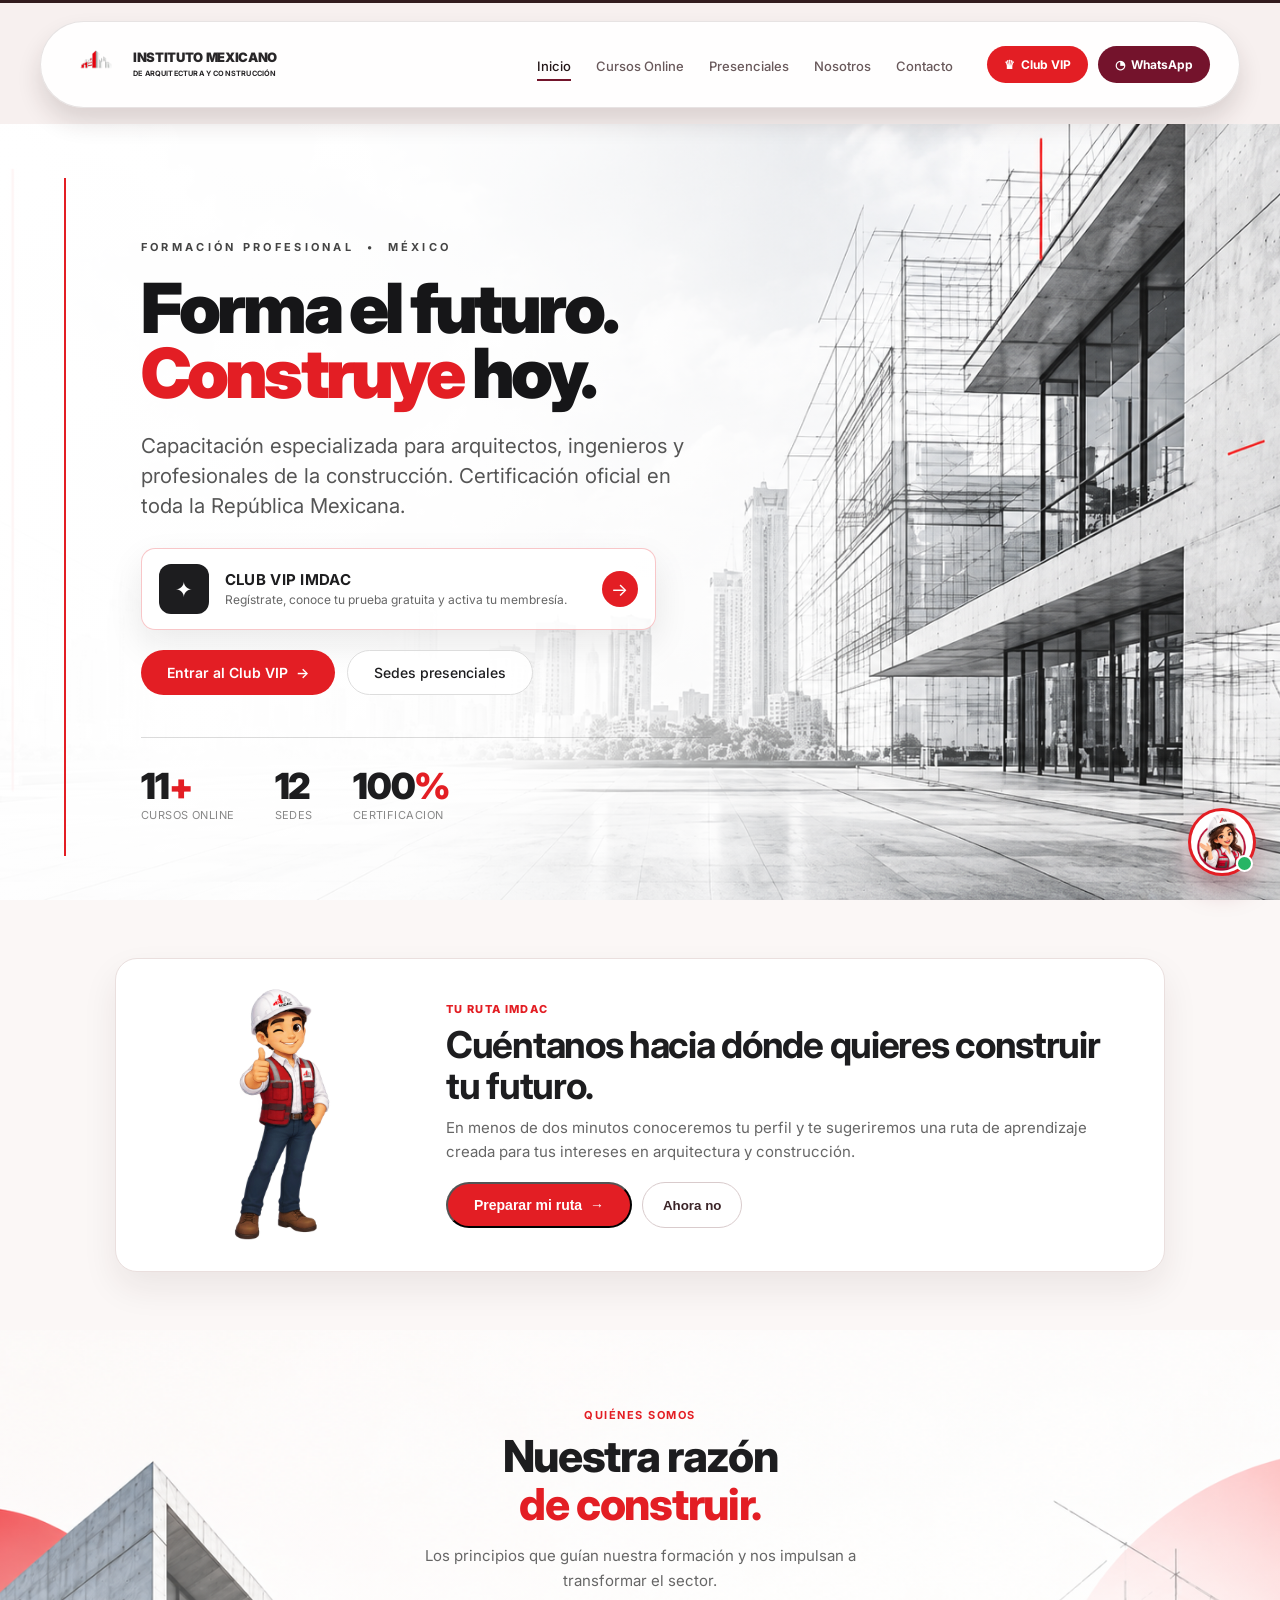
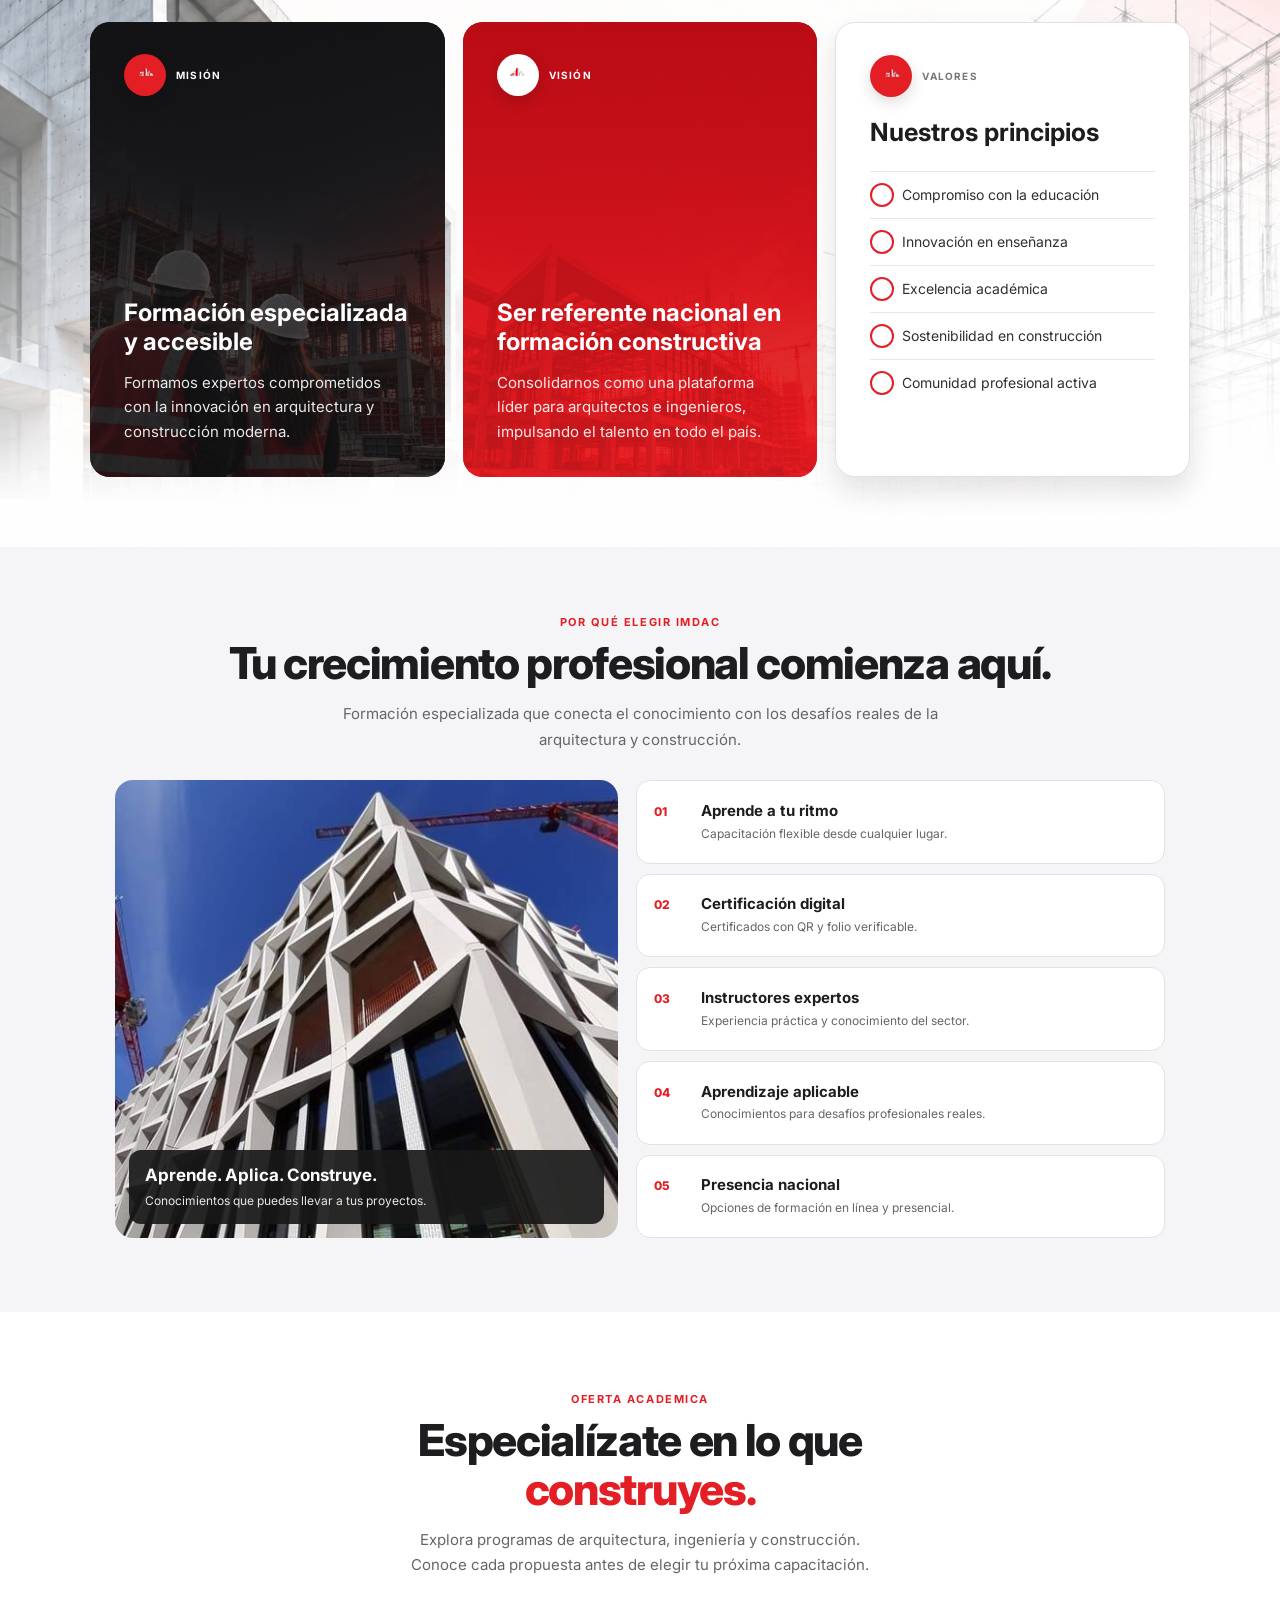
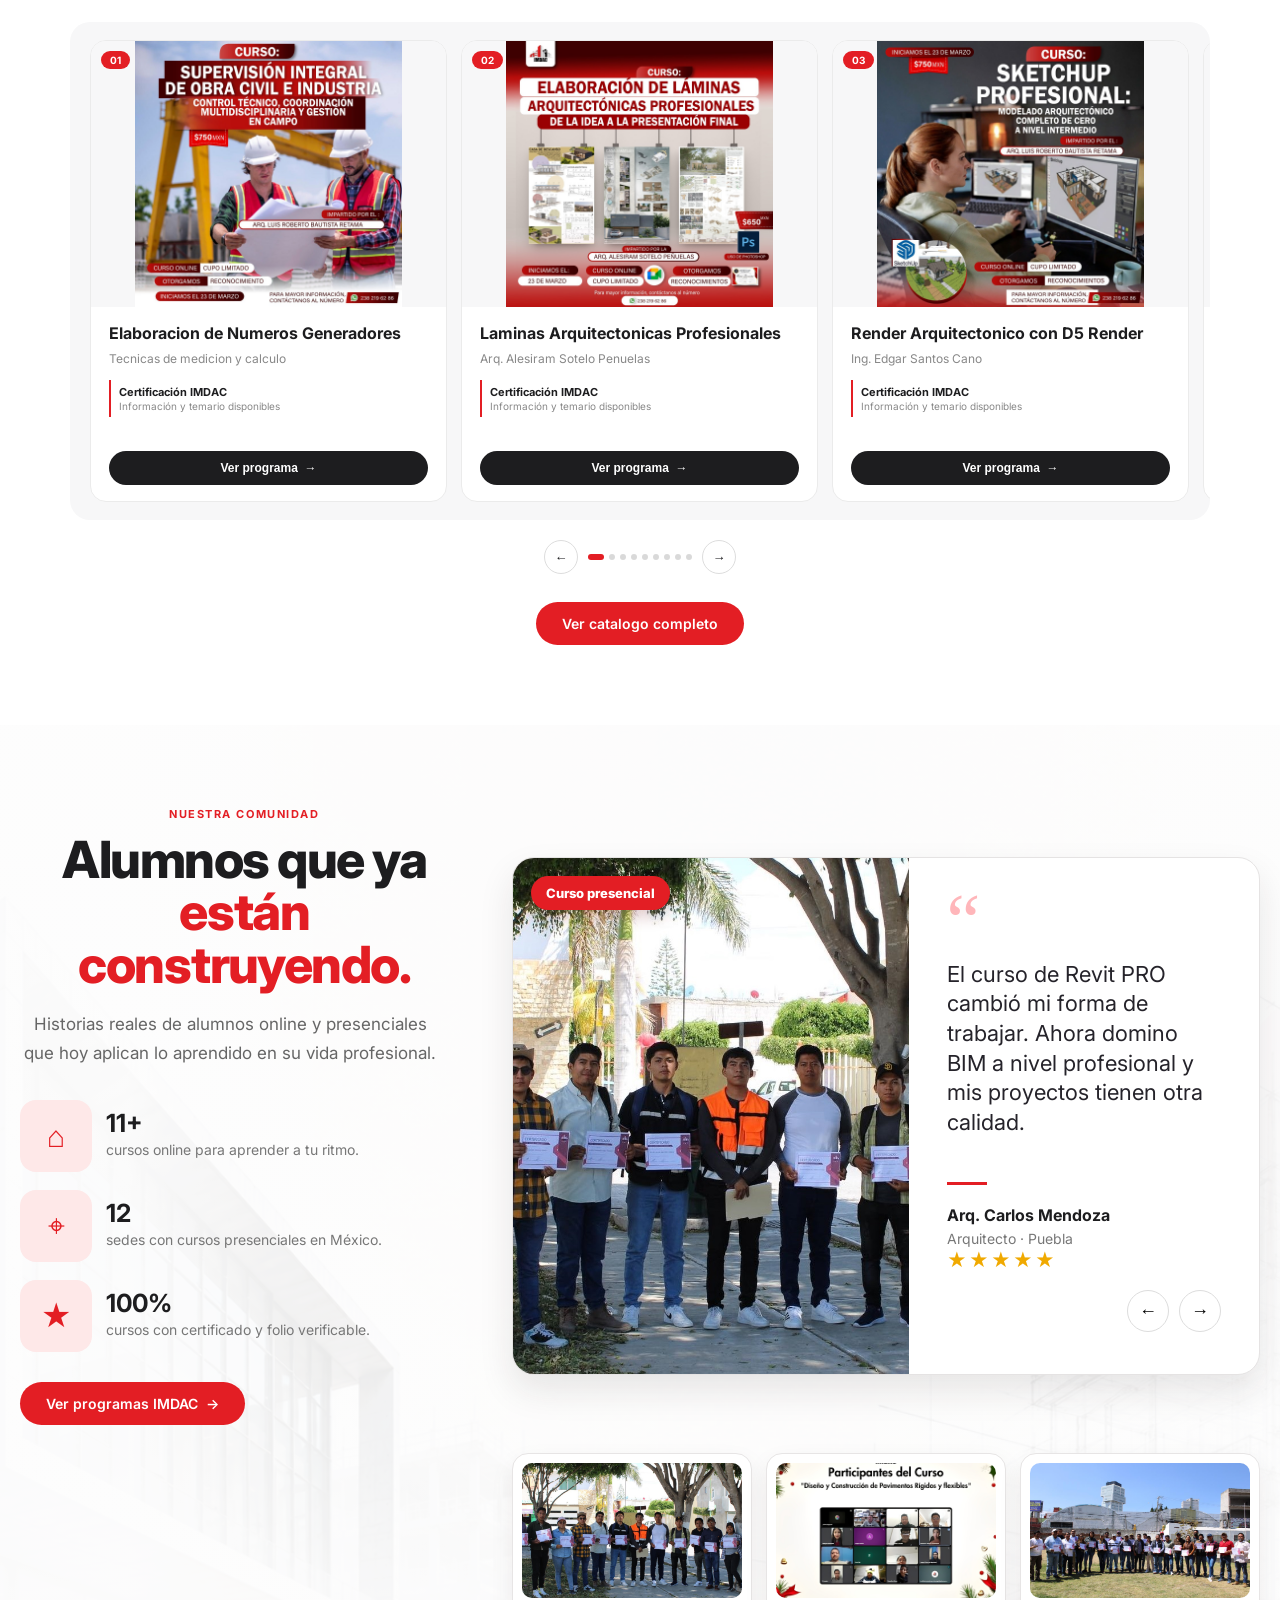
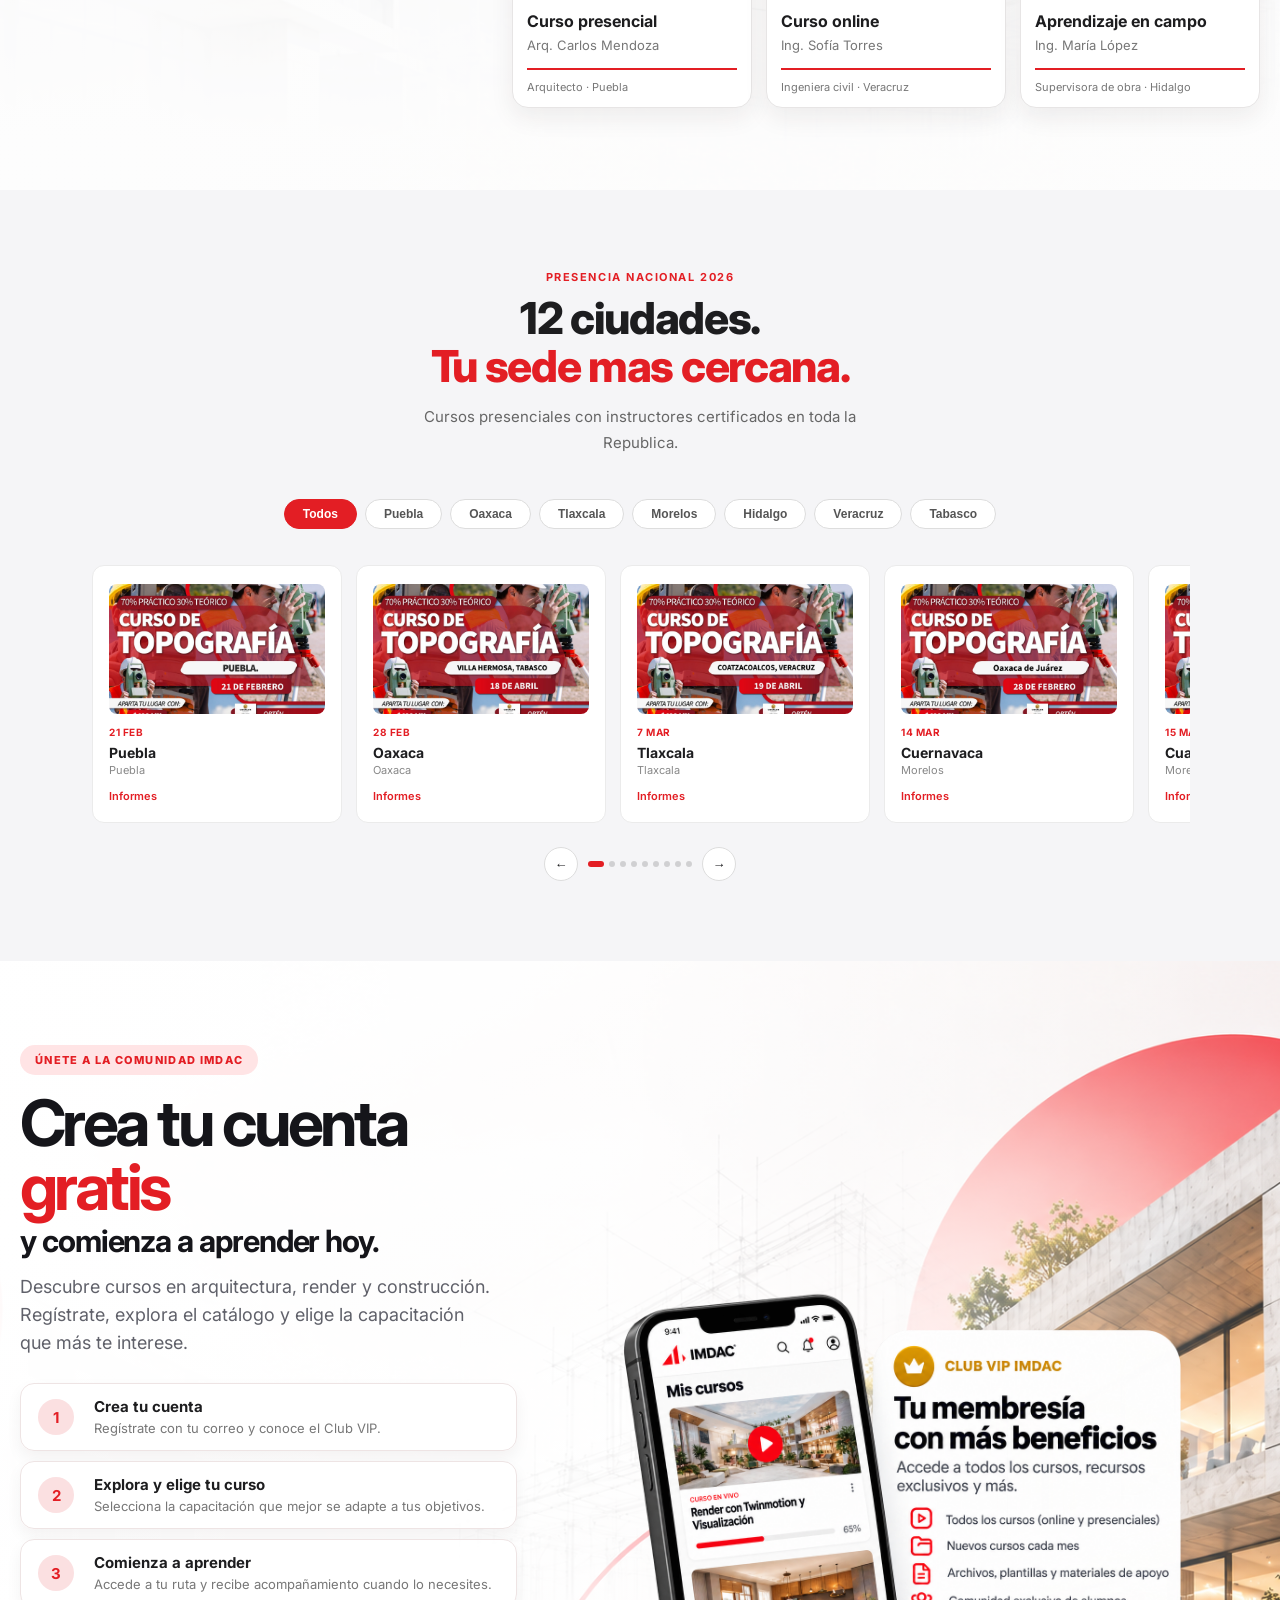
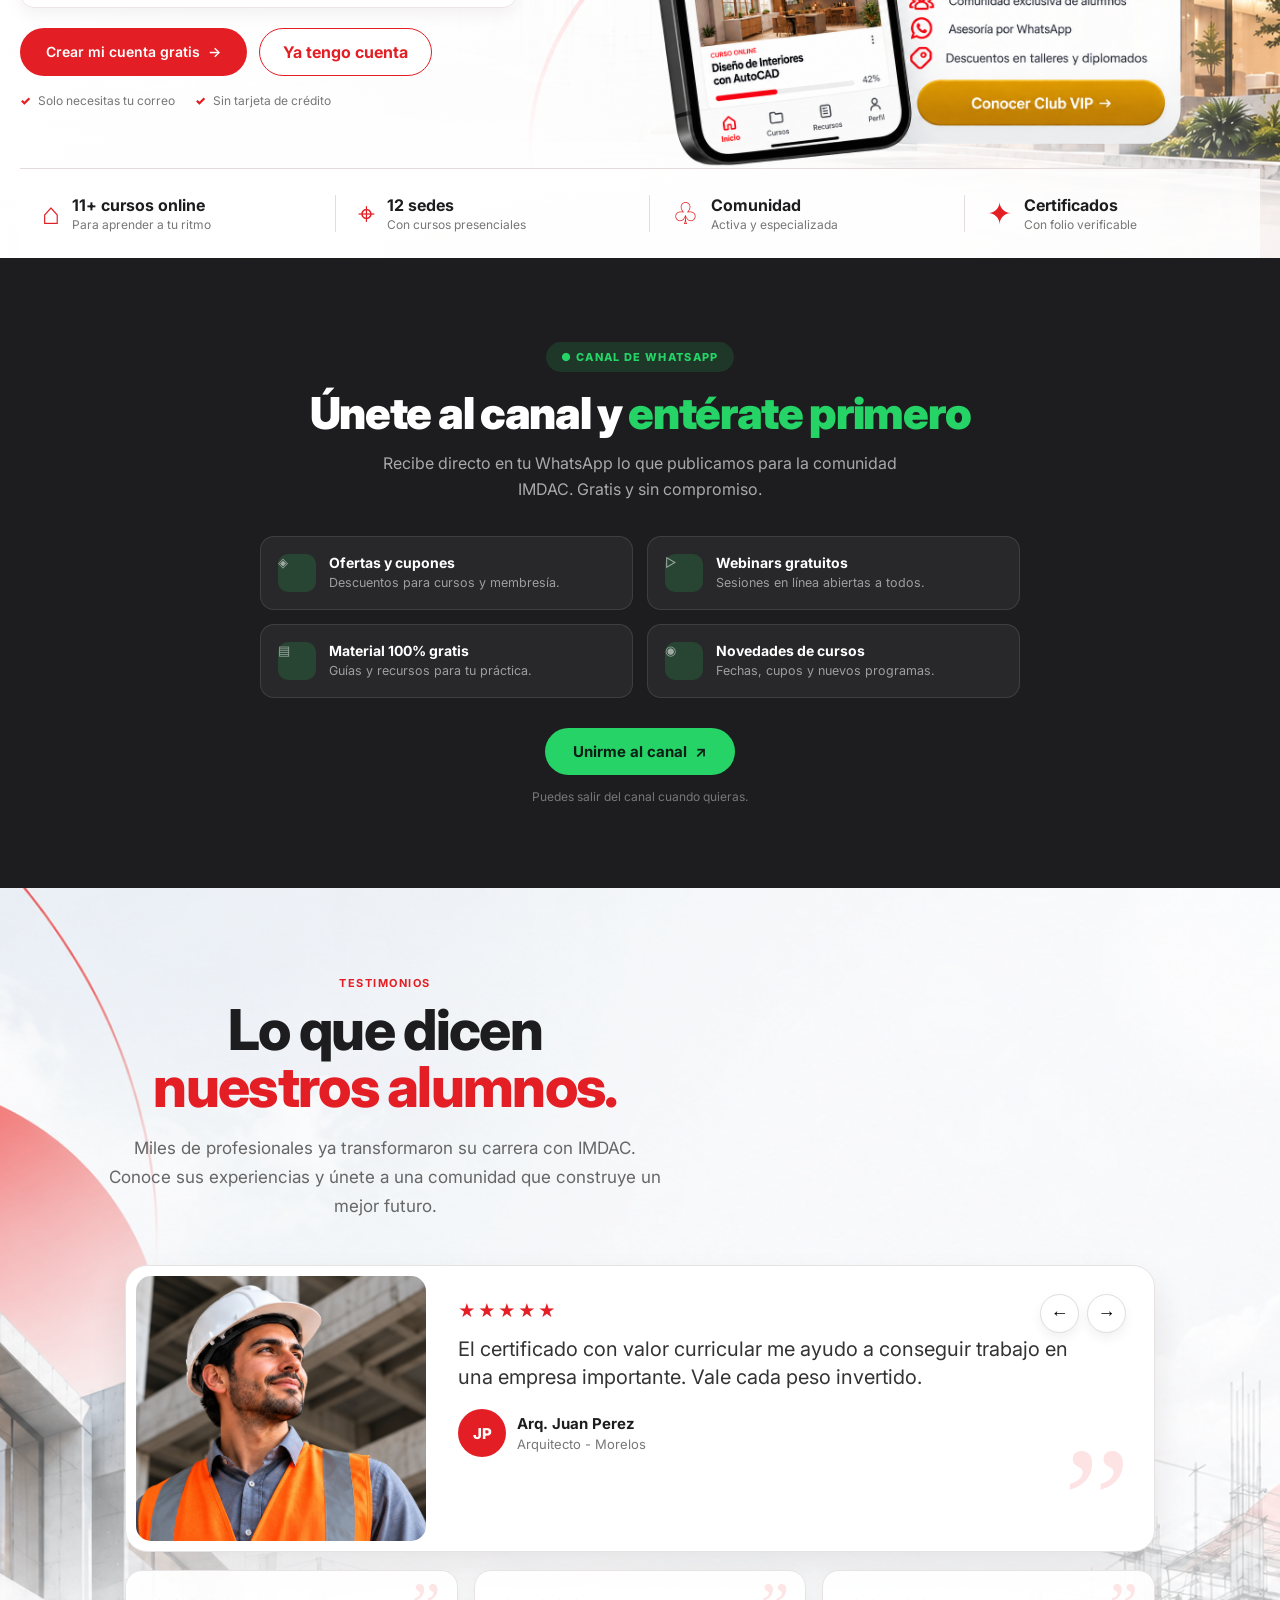
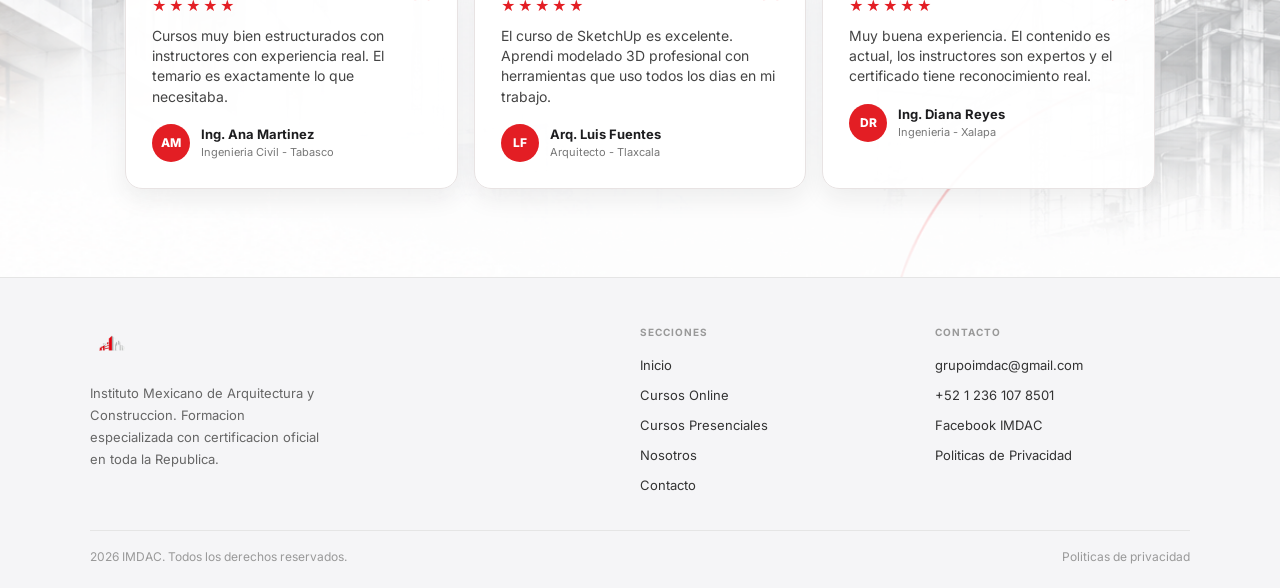
==== index.html @ 9e188142 "Agregar sección del Canal de WhatsApp en la página de inicio Pedido explícito, con el link del canal" ====
<!DOCTYPE html>
<html lang="es">
<head>
<meta charset="UTF-8">
<meta name="viewport" content="width=device-width, initial-scale=1.0">
<title>IMDAC - IMDAC</title>
<link rel="icon" type="image/png" href="assets/img/favicon-imdac.png?v=1">
<link rel="apple-touch-icon" href="assets/img/favicon-imdac.png?v=1">
<link rel="preconnect" href="https://fonts.googleapis.com">
<link href="https://fonts.googleapis.com/css2?family=Inter:wght@400;500;600;700;800;900&display=swap" rel="stylesheet">
<style>
*{box-sizing:border-box;margin:0;padding:0}
body{font-family:'Inter',sans-serif;background:#fff;color:#1d1d1f;overflow-x:hidden;-webkit-font-smoothing:antialiased}
img{max-width:100%;display:block}a{text-decoration:none;color:inherit}ul{list-style:none}
.nav{position:sticky;top:0;z-index:999;height:124px;padding:18px 22px 16px;background:#f7f0ef;border-top:3px solid #321b1d}
.nav-i{max-width:1200px;margin:0 auto;padding:0 29px;height:100%;display:flex;align-items:center;gap:24px;background:rgba(255,255,255,.92);border:1px solid rgba(60,36,38,.12);border-radius:999px;box-shadow:0 14px 25px rgba(47,29,31,.14)}
.brand{display:flex;align-items:center;gap:11px;min-width:255px}.brand img{height:52px;width:auto}.brand-name{font-size:13px;line-height:1.05;font-weight:900;letter-spacing:-.025em;color:#292729}.brand-name small{font-size:7.3px;letter-spacing:.025em;font-weight:700}
.navlinks{display:flex;gap:5px;margin-left:auto}.navlinks a{position:relative;font-size:13px;color:#69595b;padding:11px 10px;border-radius:0;font-weight:500;transition:all .2s;white-space:nowrap}.navlinks a:hover,.navlinks a.on{background:transparent;color:#241719}.navlinks a.on::after{content:'';position:absolute;left:10px;right:10px;bottom:4px;height:2px;background:#73142b}
.nav-actions{display:flex;align-items:center;gap:10px}.vip-nav,.nwa{font-size:12px;font-weight:700;padding:11px 17px;border-radius:50px;display:inline-flex;align-items:center;justify-content:center;gap:7px;white-space:nowrap;transition:transform .2s,filter .2s}.vip-nav{background:#E31E24;color:#fff}.nwa{background:#74132c;color:#fff}.vip-nav:hover,.nwa:hover{transform:translateY(-1px);filter:brightness(.95)}.mobile-quick{display:none;align-items:center;gap:8px;margin-left:auto}.mobile-quick .vip-nav{padding:9px 12px;font-size:11px}
.hbg{display:none;flex-direction:column;gap:5px;cursor:pointer;padding:5px}.hbg span{display:block;width:24px;height:2px;background:#1d1d1f;border-radius:2px}
.mobnav{display:none;background:#fff;border-bottom:1px solid #eee;padding:12px 20px}
.mobnav a{display:block;padding:11px 0;font-size:15px;font-weight:500;color:#1d1d1f;border-bottom:1px solid #f5f5f5}
.mobnav a:last-child{border:none;color:#E31E24;padding-top:14px}.mobnav.open{display:block}
.hero{position:relative;min-height:calc(100vh - 124px);display:flex;align-items:center;justify-content:flex-start;text-align:left;padding:100px max(7vw,34px) 62px;overflow:hidden}
.hero-bg::before{content:'';position:absolute;inset:0;background:linear-gradient(90deg,rgba(255,255,255,.96) 0%,rgba(255,255,255,.91) 34%,rgba(255,255,255,.58) 57%,rgba(255,255,255,.08) 78%)}
.hero-bg::after{content:'';position:absolute;z-index:1;left:max(5vw,24px);top:54px;bottom:44px;width:2px;background:#e31e24}
.hero-dark{background:#1d1d1f;min-height:260px;padding:80px 20px 60px}.hero-dark::after{content:'';position:absolute;bottom:0;left:0;right:0;height:4px;background:#E31E24}
.hero-c{position:relative;z-index:2;max-width:710px;margin:0 0 0 max(4vw,22px)}
.hero-label{font-size:11px;font-weight:700;letter-spacing:.3em;text-transform:uppercase;color:#444;display:block;margin-bottom:22px}
.hero-dark .hero-label{color:rgba(255,255,255,0.6)}
.hero h1{font-size:clamp(42px,5.4vw,84px);font-weight:900;letter-spacing:-.055em;line-height:.95;color:#161618;margin-bottom:24px}
.hero-dark h1{color:#fff}.hero h1 em{color:#E31E24;font-style:normal}
.hero-sub{font-size:clamp(15px,1.6vw,21px);color:#555;line-height:1.45;max-width:570px;margin:0 0 28px}
.hero-dark .hero-sub{color:rgba(255,255,255,0.6)}
.hero-btns{display:flex;gap:12px;justify-content:flex-start;flex-wrap:wrap;margin-bottom:42px}
.stats{display:flex;gap:40px;justify-content:flex-start;border-top:1px solid rgba(0,0,0,0.14);padding-top:30px}
.vip-card{display:flex;align-items:center;gap:16px;max-width:515px;padding:15px 17px;margin:0 0 20px;border:1px solid rgba(227,30,36,.25);background:rgba(255,255,255,.8);box-shadow:0 14px 35px rgba(20,20,20,.09);border-radius:14px;transition:transform .2s,box-shadow .2s}
.vip-card:hover{transform:translateY(-2px);box-shadow:0 18px 42px rgba(20,20,20,.14)}
.vip-badge{width:50px;height:50px;flex:0 0 50px;border-radius:12px;display:grid;place-items:center;background:#1d1d1f;color:#fff;font-size:21px}.vip-copy{flex:1}.vip-copy b{display:block;font-size:15px;letter-spacing:.02em}.vip-copy span{display:block;font-size:12px;line-height:1.35;color:#666;margin-top:3px}.vip-arrow{width:36px;height:36px;border-radius:50%;display:grid;place-items:center;background:#e31e24;color:#fff;font-size:18px}
.stat-n{font-size:36px;font-weight:900;letter-spacing:-.03em;color:#1d1d1f;line-height:1}.stat-n em{color:#E31E24;font-style:normal}
.stat-l{font-size:11px;color:#888;letter-spacing:.04em;text-transform:uppercase;margin-top:4px}
.btn-r{background:#E31E24;color:#fff;padding:13px 26px;border-radius:50px;font-size:14px;font-weight:600;display:inline-flex;align-items:center;gap:7px;transition:all .2s}.btn-r:hover{background:#c41a1f;transform:translateY(-1px)}
.btn-g{background:rgba(255,255,255,0.9);color:#1d1d1f;padding:13px 26px;border-radius:50px;font-size:14px;font-weight:500;border:1px solid #ddd}
.btn-w{background:#fff;color:#1d1d1f;padding:13px 26px;border-radius:50px;font-size:14px;font-weight:600}.btn-w:hover{background:#f0f0f0}
.btn-o{background:rgba(255,255,255,0.12);color:#fff;padding:13px 26px;border-radius:50px;font-size:14px;font-weight:500;border:1px solid rgba(255,255,255,0.3)}
.btn-dark{background:#1d1d1f;color:#fff;padding:13px 26px;border-radius:50px;font-size:14px;font-weight:600;display:inline-flex;align-items:center;gap:7px}
.sec{padding:80px 20px}.sec-c{max-width:1100px;margin:0 auto}.gray{background:#f5f5f7}
.sec-tag{font-size:11px;font-weight:700;letter-spacing:.14em;text-transform:uppercase;color:#E31E24;display:block;margin-bottom:10px;text-align:center}
.sec-tit{font-size:clamp(24px,4vw,44px);font-weight:800;letter-spacing:-.03em;line-height:1.1;color:#1d1d1f;text-align:center;margin-bottom:14px}
.sec-tit em{color:#E31E24;font-style:normal}
.sec-desc{font-size:15px;color:#666;line-height:1.7;max-width:460px;margin:0 auto 44px;text-align:center}
.bento{display:grid;grid-template-columns:repeat(3,1fr);gap:10px}
.bc{background:#fff;border-radius:16px;padding:28px 24px;border:1px solid #ebebeb}.bc.wide{grid-column:span 2}
.bc.dk{background:#1d1d1f;border-color:transparent}.bc.rd{background:#E31E24;border-color:transparent}
.bc-icon{font-size:22px;margin-bottom:14px;display:block}
.bc h3{font-size:16px;font-weight:700;margin-bottom:7px;color:#1d1d1f}.bc.dk h3,.bc.rd h3{color:#fff}
.bc p{font-size:13px;line-height:1.65;color:#666}.bc.dk p{color:rgba(255,255,255,0.5)}.bc.rd p{color:rgba(255,255,255,0.8)}
.route-intro{padding:58px 20px;background:#fbf7f6}.route-intro-box{max-width:1050px;margin:0 auto;display:grid;grid-template-columns:270px 1fr;gap:28px;align-items:center;padding:26px 32px;background:#fff;border:1px solid #eadfde;border-radius:22px;box-shadow:0 16px 35px rgba(47,29,31,.08)}.route-intro-art,.route-guide{background-repeat:no-repeat;background-size:contain;background-position:center}.route-intro-art{width:240px;height:260px;margin:auto}.route-eyebrow{font-size:11px;color:#e31e24;font-weight:800;text-transform:uppercase;letter-spacing:.12em;margin-bottom:9px}.route-intro h2{font-size:clamp(24px,3vw,37px);letter-spacing:-.035em;line-height:1.1;margin-bottom:10px}.route-intro p{font-size:15px;line-height:1.6;color:#666;max-width:650px;margin-bottom:18px}.route-actions{display:flex;gap:10px;flex-wrap:wrap}.route-skip{border:1px solid #d9cbcc;background:#fff;padding:12px 20px;border-radius:30px;cursor:pointer;font-weight:600;color:#3b2428}.route-modal{position:fixed;inset:0;z-index:2000;background:rgba(21,18,19,.62);padding:24px;display:none;align-items:center;justify-content:center}.route-modal.open{display:flex}.route-dialog{width:min(1020px,100%);min-height:530px;max-height:92vh;overflow:auto;position:relative;padding:30px;background:#fffdfc;border-radius:26px;box-shadow:0 28px 70px rgba(0,0,0,.3)}.route-close{position:absolute;right:20px;top:18px;border:1px solid #e5dddd;background:#fff;border-radius:50%;width:36px;height:36px;font-size:21px;cursor:pointer;color:#573c42}.route-progress{font-size:12px;font-weight:700;color:#a46a1f;margin-bottom:20px}.route-body{display:grid;grid-template-columns:290px 1fr;gap:28px;align-items:center;min-height:410px}.route-guide{width:290px;height:390px;max-width:100%;margin:auto}.pose-1{background-image:url('assets/img/guia-imdac-pose-01.png')}.pose-2{background-image:url('assets/img/guia-imdac-pose-02.png')}.pose-3{background-image:url('assets/img/guia-imdac-pose-03.png')}.pose-4{background-image:url('assets/img/guia-imdac-pose-04.png')}.pose-5{background-image:url('assets/img/guia-imdac-pose-05.png')}.pose-6{background-image:url('assets/img/guia-imdac-pose-06.png')}.route-step{font-size:11px;letter-spacing:.14em;font-weight:800;color:#8a6a70;text-transform:uppercase;margin-bottom:10px}.route-question h2{font-size:clamp(25px,3vw,38px);line-height:1.08;letter-spacing:-.04em;margin-bottom:22px}.route-options{display:grid;grid-template-columns:repeat(2,1fr);gap:11px}.route-option{padding:17px 18px;border:1px solid #e6dbdc;border-radius:14px;background:#fff;text-align:left;cursor:pointer;font:inherit;font-weight:700;font-size:15px;color:#281c1e;transition:.2s}.route-option:hover{border-color:#e31e24;transform:translateY(-1px);background:#fff8f8}.route-option small{display:block;font-weight:400;color:#777;margin-top:5px;line-height:1.35}.route-back{border:0;background:#f7eeee;color:#70152b;padding:7px 13px;border-radius:20px;cursor:pointer;font-weight:700;margin-bottom:16px}.route-result{max-width:640px}.route-result .route-step{color:#a46a1f}.route-result h2{font-size:clamp(28px,4vw,44px);line-height:1.04;letter-spacing:-.045em;margin-bottom:13px}.route-result p{color:#666;line-height:1.6;margin-bottom:18px}.route-recommend{background:linear-gradient(120deg,#73142b,#e31e24);border-radius:17px;padding:22px;color:#fff;margin:18px 0}.route-recommend small{font-size:10px;letter-spacing:.1em;font-weight:800}.route-recommend h3{font-size:24px;line-height:1.1;margin:7px 0}.route-recommend p{color:rgba(255,255,255,.84);margin:0}.route-result-actions{display:flex;gap:10px;flex-wrap:wrap}
.why-imdac{padding:68px 20px 74px;background:#f5f5f7}.why-imdac .sec-desc{max-width:650px;margin-bottom:28px}.why-layout{max-width:1050px;margin:0 auto;display:grid;grid-template-columns:minmax(290px,.95fr) minmax(360px,1fr);gap:18px;align-items:stretch}.why-photo{min-height:458px;position:relative;overflow:hidden;border-radius:18px;background:#ddd}.why-photo img{width:100%;height:100%;object-fit:cover;display:block}.why-photo-copy{position:absolute;left:14px;right:14px;bottom:14px;padding:15px 16px;border-radius:12px;background:rgba(24,24,24,.9);color:#fff}.why-photo-copy strong{font-size:17px;display:block;margin-bottom:4px}.why-photo-copy span{font-size:12px;color:#e7e7e7}.why-benefits{display:grid;grid-template-rows:repeat(5,1fr);gap:10px}.why-benefit{display:grid;grid-template-columns:35px 1fr;gap:12px;align-content:center;padding:14px 17px;background:#fff;border:1px solid #e3e3e3;border-radius:14px}.why-num{font-size:12px;font-weight:800;color:#E31E24;padding-top:2px}.why-benefit h3{font-size:15px;line-height:1.25;color:#1d1d1f;margin:0 0 4px}.why-benefit p{font-size:12px;line-height:1.45;color:#666;margin:0}
.wrap{position:relative;margin:0 -20px}.outer{overflow:hidden;padding:6px 20px 14px;cursor:grab;-webkit-user-select:none;user-select:none}.outer:active{cursor:grabbing}
.track{display:flex;gap:14px;width:max-content;transition:transform .3s ease}
.cnav{display:flex;align-items:center;justify-content:center;gap:10px;margin-top:20px}
.cbtn{width:34px;height:34px;border-radius:50%;border:1px solid #ddd;background:#fff;cursor:pointer;display:flex;align-items:center;justify-content:center;font-size:13px;color:#1d1d1f}.cbtn:hover{background:#f5f5f7}
.cdots{display:flex;gap:5px;align-items:center}.cdot{width:6px;height:6px;border-radius:50%;background:rgba(0,0,0,0.15);cursor:pointer;transition:all .2s}.cdot.on{background:#E31E24;width:16px;border-radius:3px}
.ccard{width:300px;flex-shrink:0;background:#fff;border-radius:16px;overflow:hidden;border:1px solid #ebebeb;transition:all .2s;display:flex;flex-direction:column}
.ccard:hover{transform:translateY(-3px);box-shadow:0 10px 32px rgba(0,0,0,0.09)}
.ccard-img{position:relative;aspect-ratio:16/9;overflow:hidden;flex-shrink:0;background:#f7f7f8}.ccard-img img{width:100%;height:100%;object-fit:contain;transition:transform .4s}.ccard:hover .ccard-img img{transform:scale(1.02)}
.ccard-num{position:absolute;top:10px;left:10px;background:#E31E24;color:#fff;font-size:10px;font-weight:700;padding:3px 9px;border-radius:50px}
.ccard-body{padding:18px;display:flex;flex-direction:column;flex:1}
.ccard-body h3{font-size:13px;font-weight:700;line-height:1.35;margin-bottom:4px;color:#1d1d1f}
.ccard-pon{font-size:11px;color:#888;margin-bottom:12px}
.ccard-tem{background:#f5f5f7;border-radius:8px;padding:10px 12px;margin-bottom:12px}
.ccard-tem-title{font-size:9px;font-weight:700;letter-spacing:.12em;text-transform:uppercase;color:#E31E24;margin-bottom:7px}
.ccard-tem ul{display:flex;flex-direction:column;gap:4px}
.ccard-tem li{font-size:10px;color:#333;display:flex;align-items:flex-start;gap:6px;line-height:1.4}
.ccard-tem li::before{content:'';width:3px;height:3px;background:#E31E24;border-radius:50%;flex-shrink:0;margin-top:4px}
.ccard-cert{font-size:10px;color:#888;border-left:2px solid #E31E24;padding:5px 8px;margin-bottom:12px}
.ccard-cert strong{display:block;font-size:11px;color:#1d1d1f;margin-bottom:1px}
.ccard-btn{display:flex;align-items:center;justify-content:center;gap:5px;padding:10px;background:#1d1d1f;color:#fff;border-radius:50px;font-size:12px;font-weight:600;transition:all .2s;margin-top:auto}.ccard-btn:hover{background:#E31E24}
#cursosOuter{background:#f7f7f8;border-radius:20px;padding-top:18px;padding-bottom:18px}#cursosTrack .ccard{width:calc((min(1100px, 100vw - 80px) - 28px)/3);min-width:0;max-width:357px}#cursosTrack .ccard-img{aspect-ratio:4/3}#cursosTrack .ccard-body{padding:16px 18px}#cursosTrack .ccard-body h3{font-size:16px;line-height:1.3;margin-bottom:6px}#cursosTrack .ccard-pon{font-size:12px;line-height:1.45;margin-bottom:13px}#cursosTrack .ccard-cert{margin:0 0 13px}#cursosTrack .ccard-btn{width:100%;border:0;cursor:pointer;background:#1d1d1f}.course-modal{position:fixed;inset:0;z-index:2100;background:rgba(21,18,19,.66);display:none;align-items:center;justify-content:center;padding:20px}.course-modal.open{display:flex}.course-dialog{position:relative;width:min(820px,100%);max-height:92vh;overflow:auto;border-radius:22px;background:#fff;padding:28px}.course-detail{display:grid;grid-template-columns:minmax(250px,.9fr) 1.1fr;gap:26px}.course-dialog img{width:100%;max-height:560px;object-fit:contain;background:#f7f7f8;border-radius:13px}.course-dialog h2{font-size:clamp(24px,3vw,36px);letter-spacing:-.04em;line-height:1.08;margin:8px 0}.course-area{font-size:10px;letter-spacing:.12em;font-weight:800;color:#e31e24;text-transform:uppercase}.course-dialog p{font-size:14px;line-height:1.6;color:#666;margin-bottom:14px}.course-topics{padding:16px;background:#f7f7f8;border-radius:13px;margin:15px 0}.course-topics strong{display:block;font-size:11px;letter-spacing:.1em;text-transform:uppercase;margin-bottom:9px}.course-topics li{font-size:13px;color:#444;line-height:1.55;margin:4px 0}.course-topics li::before{content:'•';color:#e31e24;font-weight:900;margin-right:7px}.course-close{position:absolute;right:15px;top:14px;border:1px solid #ddd;background:#fff;width:36px;height:36px;border-radius:50%;font-size:20px;cursor:pointer;z-index:1}
.cursos-grid{display:grid;grid-template-columns:repeat(3,1fr);gap:20px}.cursos-grid .ccard{width:100%}
.acard{width:260px;flex-shrink:0;border-radius:14px;overflow:hidden;aspect-ratio:1}.acard img{width:100%;height:100%;object-fit:cover}.acard.wide{width:380px;aspect-ratio:16/9}
.community-section{position:relative;overflow:hidden;padding:82px 20px;background:#f7f7f8}.community-section::before{content:'';position:absolute;inset:0;background:linear-gradient(90deg,rgba(255,255,255,.98) 10%,rgba(255,255,255,.7) 60%,rgba(255,255,255,.93)),url('assets/img/about-imdac-bg.png') center/cover no-repeat;opacity:.82}.community-inner{position:relative;max-width:1420px;margin:0 auto;display:grid;grid-template-columns:minmax(290px,.78fr) minmax(600px,1.3fr);gap:44px;align-items:center}.community-copy .sec-tit{font-size:clamp(38px,4vw,60px);line-height:1.02;margin:12px 0 20px}.community-copy .sec-desc{font-size:17px;max-width:420px;margin:0 0 32px}.community-stats{display:grid;gap:18px;margin:0 0 30px}.community-stat{display:grid;grid-template-columns:72px 1fr;gap:14px;align-items:center}.community-stat-icon{width:72px;height:72px;display:grid;place-items:center;background:#fee8e8;border-radius:16px;color:#e31e24;font-size:30px}.community-stat b{font-size:25px;line-height:1;display:block;margin-bottom:4px}.community-stat span{display:block;font-size:14px;color:#777;line-height:1.4}.community-more{display:inline-flex;align-items:center;gap:9px}.community-showcase{display:grid;grid-template-columns:1.06fr .94fr;overflow:hidden;border:1px solid #e5e3e3;border-radius:22px;background:#fff;box-shadow:0 16px 34px rgba(38,25,27,.1)}.community-feature-media{position:relative;min-height:365px;background:#eee}.community-feature-media img{width:100%;height:100%;object-fit:cover;display:block}.community-label{position:absolute;top:18px;left:18px;padding:9px 15px;border-radius:22px;background:#e31e24;color:#fff;font-size:13px;font-weight:800;box-shadow:0 7px 16px rgba(120,16,22,.2)}.community-quote{padding:42px 38px;display:flex;flex-direction:column;align-items:flex-start}.community-quote-mark{font-size:76px;line-height:.55;color:#ffb6ba;font-family:Georgia,serif;margin-bottom:18px}.community-quote p{font-size:22px;line-height:1.35;color:#25232a;margin:0 0 24px}.community-quote b{font-size:16px}.community-quote small{font-size:14px;color:#777;margin-top:4px;line-height:1.45}.community-quote hr{width:40px;border:0;border-top:3px solid #e31e24;margin:20px 0}.community-stars{color:#f0a900;letter-spacing:2px;margin-top:auto;font-size:19px}.community-controls{display:flex;gap:10px;margin-top:18px;align-self:flex-end}.community-controls button{width:42px;height:42px;border:1px solid #ddd;border-radius:50%;background:#fff;font-size:18px;cursor:pointer}.community-controls button:hover{border-color:#e31e24;color:#e31e24}.community-cards{grid-column:2;display:grid;grid-template-columns:repeat(3,1fr);gap:14px;margin-top:-16px}.community-card{padding:9px;border:1px solid #e7e5e5;border-radius:16px;background:#fff;box-shadow:0 10px 24px rgba(38,25,27,.07)}.community-card img{width:100%;height:135px;display:block;object-fit:cover;border-radius:10px}.community-card h3{font-size:16px;line-height:1.2;margin:14px 5px 5px}.community-card p{font-size:13px;color:#777;line-height:1.45;margin:0 5px 13px}.community-card small{display:block;border-top:2px solid #e31e24;margin:0 5px;padding:10px 0 4px;color:#777;font-size:11px}
.mv-grid{display:grid;grid-template-columns:repeat(3,1fr);gap:10px}
.mvc{border-radius:16px;padding:32px 26px}.mvc.c1{background:#1d1d1f}.mvc.c2{background:#E31E24}.mvc.c3{background:#fff;border:1px solid #ebebeb}
.mv-lbl{font-size:10px;font-weight:700;letter-spacing:.12em;text-transform:uppercase;color:rgba(255,255,255,0.5);margin-bottom:10px}.mvc.c3 .mv-lbl{color:#999}
.mvc h3{font-size:18px;font-weight:700;line-height:1.2;margin-bottom:12px;color:#fff}.mvc.c3 h3{color:#1d1d1f}
.mvc p{font-size:13px;color:rgba(255,255,255,0.55);line-height:1.7}.mvc.c3 p{color:#666}
.mv-vals{display:flex;flex-direction:column;gap:8px;margin-top:4px}.mv-vals li{font-size:13px;color:#666;display:flex;align-items:center;gap:8px}.mv-vals li::before{content:'';width:4px;height:4px;background:#E31E24;border-radius:50%;flex-shrink:0}
.about-imdac{position:relative;isolation:isolate;padding:78px 20px 70px;background:#fff center/cover no-repeat;background-image:url('assets/img/about-imdac-bg.png')}.about-imdac::before{content:'';position:absolute;inset:0;z-index:-1;background:linear-gradient(180deg,rgba(255,255,255,.12),rgba(255,255,255,.72))}.about-imdac-head{text-align:center;max-width:630px;margin:0 auto 28px}.about-imdac-head .sec-desc{margin:14px auto 0}.about-imdac .mv-grid{max-width:1120px;margin:0 auto;gap:18px;align-items:stretch}.about-imdac .mvc{min-height:455px;padding:32px 34px;position:relative;overflow:hidden;border-radius:20px;background-size:cover;background-position:center;display:flex;flex-direction:column;justify-content:flex-start}.about-imdac .mvc::before{content:'';position:absolute;inset:0;background:linear-gradient(180deg,rgba(19,19,21,.92) 0%,rgba(21,21,23,.78) 54%,rgba(20,20,22,.76) 100%)}.about-imdac .mvc.c1{background-image:url('assets/img/about-imdac-mision.png')}.about-imdac .mvc.c2{background-image:url('assets/img/about-imdac-vision.png')}.about-imdac .mvc.c2::before{background:linear-gradient(180deg,rgba(185,12,21,.9),rgba(232,30,36,.78))}.about-imdac .mvc>*{position:relative;z-index:1}.about-imdac .mv-lbl{color:#fff;display:flex;align-items:center;gap:10px;margin-bottom:24px}.about-imdac .mv-lbl::before{content:'';width:42px;height:42px;border-radius:50%;background:#e31e24 url('assets/logo/imdac-logo-new.png') center/25px auto no-repeat;box-shadow:0 5px 15px rgba(0,0,0,.15)}.about-imdac .c2 .mv-lbl::before{background-color:#fff}.about-imdac .mvc h3{font-size:24px;max-width:290px;margin-top:auto;margin-bottom:14px}.about-imdac .mvc p{font-size:15px;line-height:1.65;color:rgba(255,255,255,.9);max-width:300px}.about-imdac .mvc.c3{min-height:455px;background:#fff;border:1px solid #e7e0df;box-shadow:0 14px 28px rgba(44,25,27,.12)}.about-imdac .mvc.c3::before{display:none}.about-imdac .mvc.c3 .mv-lbl{color:#777;margin-bottom:20px}.about-imdac .mvc.c3 .mv-lbl::before{background-color:#e31e24}.about-imdac .mvc.c3 h3{color:#1d1d1f;font-size:25px;margin:0 0 20px}.about-imdac .mv-vals{gap:0}.about-imdac .mv-vals li{padding:11px 0;border-top:1px solid #ece7e6;font-size:14px;color:#303033}.about-imdac .mv-vals li::before{width:20px;height:20px;background:transparent;border:2px solid #e31e24;border-radius:50%}
.sedes-grid{display:grid;grid-template-columns:repeat(4,1fr);gap:10px}
.scard{background:#fff;border-radius:12px;padding:18px 16px;border:1px solid #ebebeb;transition:all .2s}.scard:hover{border-color:#E31E24;transform:translateY(-2px)}
.sedes-carousel{overflow:hidden;padding:8px 2px 14px;cursor:grab}.sedes-carousel:active{cursor:grabbing}.sedes-track{display:flex;gap:14px;width:max-content;transition:transform .35s ease}.sedes-track .scard{width:250px;flex-shrink:0}.sedes-nav{display:flex;align-items:center;justify-content:center;gap:10px;margin-top:10px}
.scard-fecha{font-size:10px;font-weight:700;color:#E31E24;letter-spacing:.06em;margin-bottom:6px;display:block}
.scard-ciudad{font-size:14px;font-weight:700;color:#1d1d1f}.scard-estado{font-size:11px;color:#888;margin-top:2px}
.scard-wa{display:inline-block;font-size:11px;color:#E31E24;font-weight:600;margin-top:12px}
.pgrid{display:grid;grid-template-columns:repeat(3,1fr);gap:10px}
.paso{background:#fff;border-radius:16px;padding:28px 24px;border:1px solid #ebebeb}
.paso-n{width:42px;height:42px;background:#E31E24;color:#fff;border-radius:50%;display:flex;align-items:center;justify-content:center;font-size:17px;font-weight:800;margin-bottom:18px}
.paso h3{font-size:16px;font-weight:700;margin-bottom:7px}.paso p{font-size:13px;color:#666;line-height:1.65}
.cta-sec{background:#1d1d1f;padding:96px 20px;text-align:center}
.cta-sec h2{font-size:clamp(26px,4vw,48px);font-weight:900;letter-spacing:-.03em;color:#fff;margin-bottom:14px}
.cta-sec p{font-size:16px;color:rgba(255,255,255,0.5);margin-bottom:36px}
.cta-btns{display:flex;gap:12px;justify-content:center;flex-wrap:wrap}
.journey-vip{position:relative;overflow:hidden;padding:84px 20px 0;background:#fff center/cover no-repeat;background-image:url('assets/img/vip-journey-bg.png')}.journey-vip::before{content:'';position:absolute;inset:0;background:linear-gradient(90deg,rgba(255,255,255,.96),rgba(255,255,255,.72) 57%,rgba(255,255,255,.18))}.journey-inner{position:relative;max-width:1420px;margin:0 auto;display:grid;grid-template-columns:minmax(400px,.82fr) minmax(500px,1.18fr);align-items:center;gap:28px}.journey-copy{padding:0 0 60px}.journey-eyebrow{display:inline-block;padding:8px 15px;border-radius:22px;background:#ffe4e5;color:#e31e24;font-size:11px;text-transform:uppercase;letter-spacing:.12em;font-weight:800;margin-bottom:16px}.journey-copy h2{font-size:clamp(45px,5vw,74px);line-height:.99;letter-spacing:-.055em;margin:0 0 16px;color:#15151a}.journey-copy h2 em{font-style:normal;color:#e31e24}.journey-copy h2 small{display:block;font-size:.48em;letter-spacing:-.035em;line-height:1.08;margin-top:6px}.journey-copy>p{max-width:470px;font-size:18px;line-height:1.55;color:#60616a;margin-bottom:26px}.journey-steps{display:grid;gap:10px;max-width:500px}.journey-step{display:grid;grid-template-columns:44px 1fr;gap:12px;align-items:center;padding:13px 17px;background:rgba(255,255,255,.92);border:1px solid #eee4e4;border-radius:14px;box-shadow:0 7px 16px rgba(42,25,28,.05)}.journey-step b{width:36px;height:36px;border-radius:50%;display:grid;place-items:center;background:#fbe0e1;color:#e31e24;font-size:15px}.journey-step strong{display:block;font-size:15px;margin-bottom:3px}.journey-step span{display:block;color:#777;font-size:13px;line-height:1.4}.journey-actions{display:flex;gap:12px;flex-wrap:wrap;margin-top:20px}.journey-login{display:inline-flex;align-items:center;justify-content:center;border:1.5px solid #e31e24;color:#e31e24;background:#fff;padding:13px 23px;border-radius:30px;font-weight:700}.journey-assurances{display:flex;gap:20px;flex-wrap:wrap;margin-top:17px;color:#777;font-size:12px}.journey-assurances span::before{content:'✓';color:#e31e24;font-weight:900;margin-right:7px}.journey-visual{align-self:stretch;display:flex;align-items:flex-end;justify-content:center;min-height:580px}.journey-visual img{display:block;width:min(100%,760px);max-height:640px;object-fit:contain;object-position:center bottom}.journey-band{position:relative;display:grid;grid-template-columns:repeat(4,1fr);gap:18px;max-width:1420px;margin:0 auto;padding:26px 0;border-top:1px solid rgba(220,211,211,.8);background:rgba(255,255,255,.78)}.journey-band div{display:flex;align-items:center;gap:12px;padding-left:22px;border-left:1px solid #e3dddd}.journey-band div:first-child{border-left:0}.journey-band i{font-style:normal;font-size:30px;color:#e31e24}.journey-band b{font-size:16px;display:block}.journey-band span{font-size:12px;color:#777;display:block;margin-top:2px}
.contact-grid{display:grid;grid-template-columns:repeat(2,1fr);gap:20px;margin-top:44px}
.contact-card{background:#fff;border-radius:16px;padding:36px 28px;text-align:center;border:1px solid #ebebeb;transition:all .2s}.contact-card:hover{border-color:#E31E24;transform:translateY(-3px)}
.contact-icon{font-size:2.2rem;margin-bottom:18px;display:block}
.contact-card h3{font-size:17px;font-weight:700;margin-bottom:8px}.contact-card p{font-size:13px;color:#666;margin-bottom:4px}
.contact-card strong{font-size:15px;color:#1d1d1f;display:block;margin-bottom:18px}
.footer{background:#f5f5f7;border-top:1px solid #e5e5e5;padding:48px 20px 24px}
.footer-i{max-width:1100px;margin:0 auto}
.footer-grid{display:grid;grid-template-columns:2fr 1fr 1fr;gap:40px;margin-bottom:36px}
.fbrand{display:flex;align-items:center;gap:10px;margin-bottom:12px}.fbrand img{height:34px}.fbrand span{font-size:14px;font-weight:700}
.fdesc{font-size:13px;color:#666;line-height:1.7;max-width:230px}
.footer h4{font-size:10px;font-weight:700;letter-spacing:.1em;text-transform:uppercase;color:#999;margin-bottom:16px}
.footer ul{display:flex;flex-direction:column;gap:10px}.footer ul a{font-size:13px;color:#333;transition:color .2s}.footer ul a:hover{color:#E31E24}
.fbot{border-top:1px solid #e5e5e5;padding-top:18px;display:flex;justify-content:space-between;font-size:12px;color:#999}
@media(max-width:1024px){.about-imdac .mvc.c3{grid-column:span 2;min-height:330px}.about-imdac .mvc h3{margin-top:70px}}
@media(max-width:768px){.about-imdac{padding:54px 16px}.about-imdac-head{margin-bottom:22px}.about-imdac .mv-grid{grid-template-columns:1fr}.about-imdac .mvc,.about-imdac .mvc.c3{grid-column:auto;min-height:370px;padding:28px 24px}.about-imdac .mvc h3{font-size:22px;margin-top:auto}.about-imdac .mvc.c3{min-height:auto}.about-imdac .mvc.c3 h3{font-size:22px}}
@media(max-width:1100px){.community-inner{grid-template-columns:1fr;gap:30px}.community-copy{max-width:680px}.community-cards{grid-column:auto;margin-top:-12px}.community-showcase{max-width:900px}}@media(max-width:700px){.community-section{padding:55px 16px}.community-copy .sec-tit{font-size:40px}.community-showcase{grid-template-columns:1fr}.community-feature-media{min-height:280px}.community-quote{padding:28px 23px;min-height:280px}.community-quote p{font-size:19px}.community-cards{grid-template-columns:1fr}.community-card{display:grid;grid-template-columns:130px 1fr;column-gap:10px}.community-card img{height:110px;grid-row:span 3}.community-card h3{margin-top:11px}.community-card small{border-top:0;margin:0 5px;padding-top:2px}.community-stat{grid-template-columns:56px 1fr}.community-stat-icon{width:56px;height:56px;font-size:24px}}
@media(max-width:700px){.testimonials-imdac{padding:60px 16px}.testimonial-feature{grid-template-columns:1fr;padding:9px;margin-bottom:14px}.testimonial-feature-photo{min-height:220px}.testimonial-feature-copy{padding:20px 15px 24px}.testimonial-feature-copy p{font-size:17px;padding-right:6px}.testimonial-feature-controls{right:9px;top:-205px}.testimonial-minis{grid-template-columns:1fr}.testimonial-mini{min-height:0;padding:22px}.testimonials-head .sec-tit{font-size:42px}}
@media(max-width:900px){.journey-inner{grid-template-columns:1fr}.journey-copy{padding-bottom:0}.journey-visual{min-height:0;margin-top:-6px}.journey-visual img{max-height:560px}.journey-band{grid-template-columns:repeat(2,1fr);padding:22px 20px}.journey-band div:nth-child(3){border-left:0}}@media(max-width:600px){.journey-vip{padding:56px 16px 0}.journey-copy h2{font-size:48px}.journey-copy>p{font-size:16px}.journey-step{padding:12px}.journey-visual img{max-height:390px}.journey-band{grid-template-columns:1fr;gap:12px}.journey-band div{border-left:0;border-top:1px solid #e3dddd;padding:12px 0}.journey-band div:first-child{border-top:0}.journey-assurances{gap:10px}}
.whatsapp-channel{background:#1d1d1f;padding:84px 20px}
.wa-channel-inner{max-width:760px;margin:0 auto;text-align:center}
.wa-channel-tag{display:inline-flex;align-items:center;gap:8px;padding:8px 15px;border-radius:22px;background:rgba(37,211,102,.14);color:#25D366;font-size:11px;text-transform:uppercase;letter-spacing:.12em;font-weight:800;margin-bottom:18px}
.wa-channel-copy h2{font-size:clamp(30px,4.2vw,44px);font-weight:900;letter-spacing:-.03em;color:#fff;line-height:1.08;margin-bottom:14px}
.wa-channel-copy h2 em{font-style:normal;color:#25D366}
.wa-channel-copy>p{font-size:16px;line-height:1.6;color:rgba(255,255,255,.62);max-width:520px;margin:0 auto 34px}
.wa-channel-grid{display:grid;grid-template-columns:repeat(2,1fr);gap:14px;text-align:left;margin-bottom:30px}
.wa-channel-card{display:flex;gap:13px;align-items:flex-start;background:rgba(255,255,255,.05);border:1px solid rgba(255,255,255,.1);border-radius:14px;padding:17px}
.wa-channel-ic{flex-shrink:0;width:38px;height:38px;border-radius:10px;background:rgba(37,211,102,.16);color:#25D366;display:grid;place-items:center;font-size:17px}
.wa-channel-card strong{display:block;color:#fff;font-size:14px;margin-bottom:3px}
.wa-channel-card span{display:block;color:rgba(255,255,255,.55);font-size:12.5px;line-height:1.4}
.wa-channel-btn{display:inline-flex;align-items:center;justify-content:center;gap:8px;background:#25D366;color:#0c1f14;padding:14px 28px;border-radius:50px;font-weight:700;font-size:15px;transition:transform .2s,filter .2s}
.wa-channel-btn:hover{transform:translateY(-1px);filter:brightness(1.05)}
.wa-channel-note{display:block;margin-top:14px;color:rgba(255,255,255,.4);font-size:12px}
@media(max-width:600px){.whatsapp-channel{padding:56px 16px}.wa-channel-grid{grid-template-columns:1fr}}
@media(max-width:1024px){.bento,.mv-grid,.pgrid{grid-template-columns:repeat(2,1fr)}.bc.wide{grid-column:span 2}.sedes-grid{grid-template-columns:repeat(3,1fr)}.cursos-grid{grid-template-columns:repeat(2,1fr)}}
@media(max-width:768px){.nav{height:60px}.nav-i{padding:0 20px}.hero{min-height:680px;padding:72px 26px 40px;align-items:flex-start}.hero-bg::before{background:linear-gradient(180deg,rgba(255,255,255,.94),rgba(255,255,255,.73) 62%,rgba(255,255,255,.9))}.hero-bg::after{left:16px;top:30px;bottom:25px}.hero-c{margin:32px 0 0 15px}.hero h1{font-size:clamp(42px,12vw,58px)}.hero-btns{flex-direction:column;align-items:flex-start}.stats{gap:17px}.stat-n{font-size:28px}.vip-card{padding:13px;gap:11px}.vip-copy b{font-size:14px}.bento,.mv-grid,.pgrid,.contact-grid{grid-template-columns:1fr}.bc.wide{grid-column:span 1}#cursosTrack .ccard{width:calc((100vw - 64px)/2);max-width:none}.course-detail{grid-template-columns:1fr}.course-dialog{padding:22px}.course-dialog img{max-height:360px}.route-intro{padding:36px 16px}.route-intro-box,.route-body{grid-template-columns:1fr;padding:24px}.route-intro-art{max-height:180px}.route-dialog{padding:22px 16px}.route-body{padding:0;gap:12px}.route-guide{max-height:190px}.route-options{grid-template-columns:1fr}.why-imdac{padding:52px 20px}.why-layout{grid-template-columns:1fr}.why-photo{min-height:310px}.why-benefits{grid-template-rows:auto;gap:9px}.why-benefit{min-height:92px}.sedes-grid{grid-template-columns:repeat(2,1fr)}.ccard{width:260px}.acard{width:200px}.acard.wide{width:300px}.footer-grid{grid-template-columns:1fr;gap:28px}.fbot{flex-direction:column;gap:6px;text-align:center}.cursos-grid{grid-template-columns:1fr}}

@media(max-width:900px){.nav{height:78px;padding:10px 14px}.nav-i{padding:0 18px;gap:10px}.navlinks,.nav-actions{display:none}.brand{min-width:0}.brand img{height:46px}.mobile-quick,.hbg{display:flex}.hbg{width:35px;height:35px;align-items:center;justify-content:center;border:1px solid #e4dddd;border-radius:50%;padding:0}.hero{min-height:680px;padding:72px 26px 40px;align-items:flex-start}.hero-bg::before{background:linear-gradient(180deg,rgba(255,255,255,.94),rgba(255,255,255,.73) 62%,rgba(255,255,255,.9))}.hero-bg::after{left:16px;top:30px;bottom:25px}.hero-c{margin:32px 0 0 15px}}
@media(max-width:430px){.brand-name{font-size:9px}.brand-name small{font-size:5.4px}.brand img{height:35px}.nav-i{gap:7px;padding:0 12px}.mobile-quick{gap:5px}.mobile-quick .vip-nav{padding:8px 10px;font-size:10px}.hbg{width:32px;height:32px}.hbg span{width:20px}}
@media(max-width:355px){.brand-name{display:none}.brand img{height:38px}.nav-i{padding:0 10px}}
@keyframes slideLeft{from{opacity:0;transform:translateX(-50px)}to{opacity:1;transform:translateX(0)}}
.ha{opacity:0;animation:slideLeft .8s cubic-bezier(.22,1,.36,1) forwards}
.ha1{animation-delay:.05s}.ha2{animation-delay:.2s}.ha3{animation-delay:.4s}.ha4{animation-delay:.6s}.ha5{animation-delay:.8s}
.reviews-wrap{overflow:hidden;-webkit-mask-image:linear-gradient(to right,transparent,#000 8%,#000 92%,transparent);mask-image:linear-gradient(to right,transparent,#000 8%,#000 92%,transparent)}
.reviews-track{display:flex;gap:16px;width:max-content;animation:rvScroll 40s linear infinite}
.reviews-track:hover{animation-play-state:paused}
@keyframes rvScroll{from{transform:translateX(0)}to{transform:translateX(-50%)}}
.rcard{width:290px;flex-shrink:0;background:#fff;border-radius:16px;border:1px solid #ebebeb;padding:22px;display:flex;flex-direction:column;gap:10px}
.testimonials-imdac{position:relative;overflow:hidden;padding:88px 20px;background:#fff center/cover no-repeat;background-image:url('assets/img/testimonials-imdac-bg.png')}.testimonials-imdac::before{content:'';position:absolute;inset:0;background:rgba(255,255,255,.14)}.testimonials-inner{position:relative;max-width:1120px;margin:0 auto}.testimonials-head{max-width:610px;margin-bottom:35px}.testimonials-head .sec-tit{font-size:clamp(40px,4.4vw,62px);line-height:1.01;margin:12px 0 18px}.testimonials-head .sec-desc{font-size:17px;max-width:560px}.testimonial-feature{display:grid;grid-template-columns:290px 1fr;gap:28px;align-items:stretch;max-width:1030px;margin:0 auto 18px;padding:10px 24px 10px 10px;background:#fff;border:1px solid #e8e3e3;border-radius:22px;box-shadow:0 18px 35px rgba(35,26,27,.1)}.testimonial-feature-photo{position:relative;min-height:265px;overflow:hidden;border-radius:15px}.testimonial-feature-photo img{width:100%;height:100%;object-fit:cover;display:block}.testimonial-feature-copy{position:relative;padding:25px 44px 25px 4px;display:flex;flex-direction:column}.testimonial-feature-copy::after{content:'”';position:absolute;right:0;bottom:-12px;font:150px/.7 Georgia,serif;color:#fde3e4}.testimonial-stars{color:#e31e24;letter-spacing:2px;font-size:17px}.testimonial-feature-copy p{position:relative;z-index:1;font-size:20px;line-height:1.42;color:#333;margin:14px 0 18px;max-width:620px}.testimonial-author{display:flex;align-items:center;gap:11px;position:relative;z-index:1}.testimonial-avatar{width:48px;height:48px;border-radius:50%;background:#e31e24;color:#fff;display:grid;place-items:center;font-size:15px;font-weight:800}.testimonial-author b{display:block;font-size:15px}.testimonial-author span{display:block;color:#777;font-size:13px;margin-top:3px}.testimonial-feature-controls{position:absolute;right:4px;top:18px;z-index:2;display:flex;gap:8px}.testimonial-feature-controls button{width:39px;height:39px;border:1px solid #dedede;background:#fff;border-radius:50%;font-size:18px;cursor:pointer;box-shadow:0 5px 12px rgba(0,0,0,.06)}.testimonial-feature-controls button:hover{border-color:#e31e24;color:#e31e24}.testimonial-minis{display:grid;grid-template-columns:repeat(3,1fr);gap:16px;max-width:1030px;margin:0 auto}.testimonial-mini{position:relative;min-height:190px;padding:26px;background:rgba(255,255,255,.94);border:1px solid #e8e3e3;border-radius:17px;box-shadow:0 10px 24px rgba(35,26,27,.07)}.testimonial-mini::after{content:'”';position:absolute;right:16px;top:12px;color:#fde4e5;font:65px/.7 Georgia,serif}.testimonial-mini .testimonial-stars{font-size:14px;margin-bottom:12px}.testimonial-mini p{font-size:14px;line-height:1.45;margin:0 0 17px;color:#444}.testimonial-mini .testimonial-author{margin-top:auto}.testimonial-mini .testimonial-avatar{width:38px;height:38px;font-size:12px}.testimonial-mini .testimonial-author b{font-size:13px}.testimonial-mini .testimonial-author span{font-size:11px}
@media(max-width:700px){.testimonials-imdac{padding:60px 16px}.testimonial-feature{grid-template-columns:1fr;padding:9px;margin-bottom:14px}.testimonial-feature-photo{min-height:220px}.testimonial-feature-copy{padding:20px 15px 24px}.testimonial-feature-copy p{font-size:17px;padding-right:6px}.testimonial-feature-controls{right:9px;top:-205px}.testimonial-minis{grid-template-columns:1fr}.testimonial-mini{min-height:0;padding:22px}.testimonials-head .sec-tit{font-size:42px}}
.rcard-stars{color:#E31E24;font-size:13px;letter-spacing:1px}
.rcard-text{font-size:12.5px;color:#444;line-height:1.75;flex:1}
.rcard-author{display:flex;align-items:center;gap:10px;margin-top:4px}
.rcard-av{width:36px;height:36px;border-radius:50%;background:#E31E24;color:#fff;display:flex;align-items:center;justify-content:center;font-weight:700;font-size:13px;flex-shrink:0}
.rcard-name{font-size:13px;font-weight:700;color:#1d1d1f}
.rcard-role{font-size:11px;color:#999}
.sedes-filters{display:flex;flex-wrap:wrap;gap:8px;justify-content:center;margin-bottom:28px}
.sf-btn{padding:7px 18px;border-radius:50px;border:1px solid #ddd;background:#fff;font-size:12px;font-weight:600;cursor:pointer;color:#555;transition:all .2s}
.sf-btn:hover,.sf-btn.on{background:#E31E24;color:#fff;border-color:#E31E24}
.aliados-wrap{overflow:hidden;-webkit-mask-image:linear-gradient(to right,transparent,#000 8%,#000 92%,transparent);mask-image:linear-gradient(to right,transparent,#000 8%,#000 92%,transparent)}
.aliados-track{display:flex;gap:48px;width:max-content;animation:alScroll 45s linear infinite;align-items:center}
.aliados-track:hover{animation-play-state:paused}
@keyframes alScroll{from{transform:translateX(0)}to{transform:translateX(-50%)}}
.al-logo{height:56px;width:auto;max-width:130px;object-fit:contain;filter:grayscale(100%);opacity:.55;transition:all .3s}
.al-logo:hover{filter:grayscale(0);opacity:1}

.scard-img{width:100%;height:130px;overflow:hidden;border-radius:8px;margin-bottom:12px}
.scard-img img{width:100%;height:100%;object-fit:cover;transition:transform .4s}
.scard:hover .scard-img img{transform:scale(1.05)}

/* Asistente IMDAC */
.imdac-chat-launch{position:fixed;right:24px;bottom:24px;z-index:1100;width:68px;height:68px;border:0;border-radius:50%;background:#e31e24;color:#fff;box-shadow:0 12px 28px rgba(126,19,35,.34);cursor:pointer;transition:transform .2s,box-shadow .2s;display:grid;place-items:center}.imdac-chat-launch:hover{transform:translateY(-3px);box-shadow:0 17px 32px rgba(126,19,35,.4)}.imdac-chat-launch img{width:62px;height:62px;object-fit:cover;object-position:center;border-radius:50%;background:#fff}.imdac-chat-launch::after{content:'';position:absolute;right:3px;bottom:4px;width:13px;height:13px;border:2px solid #fff;border-radius:50%;background:#26b565}
.imdac-chat{position:fixed;right:24px;bottom:104px;z-index:1100;width:min(395px,calc(100vw - 30px));background:#fff;border:1px solid #eadfe1;border-radius:24px;box-shadow:0 22px 58px rgba(39,23,26,.28);overflow:hidden;opacity:0;transform:translateY(14px) scale(.98);pointer-events:none;transition:opacity .22s,transform .22s}.imdac-chat.open{opacity:1;transform:none;pointer-events:auto}.imdac-chat-head{display:flex;align-items:center;gap:11px;padding:13px 15px;background:linear-gradient(115deg,#fff,#f9f2f2);border-bottom:1px solid #efe5e5}.imdac-chat-head img{width:42px;height:42px;object-fit:cover;border-radius:50%;background:#fff}.imdac-chat-title{flex:1}.imdac-chat-title b{display:block;color:#7a1329;font-size:11px;letter-spacing:.1em;text-transform:uppercase}.imdac-chat-title span{display:block;font-size:16px;font-weight:800}.imdac-chat-title small{display:block;font-size:11px;color:#847a7b}.imdac-chat-close{width:32px;height:32px;border:1px solid #eadfe1;border-radius:50%;background:#fff;color:#6a5559;font-size:20px;cursor:pointer}.imdac-chat-note{padding:8px 15px;background:#fbf6f6;color:#887e80;font-size:11px;line-height:1.35}.imdac-chat-body{height:355px;overflow:auto;padding:15px;background:linear-gradient(180deg,#fff,#fffafa)}.chat-guide{display:flex;gap:10px;align-items:flex-end;margin-bottom:12px}.chat-guide img{width:78px;height:78px;object-fit:cover;object-position:center;border-radius:16px;background:#fff}.chat-bubble{max-width:255px;padding:11px 13px;background:#f4eeee;border:1px solid #e6d8d9;border-radius:15px 15px 15px 4px;color:#4e4143;font-size:13px;line-height:1.42}.chat-user{margin:10px 0 10px auto;width:max-content;max-width:84%;padding:10px 13px;background:#7a1329;color:#fff;border-radius:15px 15px 4px 15px;font-size:13px;font-weight:700}.chat-actions{display:flex;flex-wrap:wrap;gap:7px;margin:13px 0}.chat-actions button{border:1px solid #c68f99;background:#fff;color:#7a1329;border-radius:18px;padding:8px 11px;font:600 12px 'Inter',sans-serif;cursor:pointer}.chat-actions button:hover{background:#7a1329;color:#fff}.chat-card{margin:10px 0;padding:12px;border:1px solid #eadfe1;border-radius:13px;background:#fff;font-size:13px;line-height:1.4;color:#514648}.chat-card b{display:block;color:#1d1d1f;font-size:14px;margin-bottom:4px}.chat-card a{color:#e31e24;font-weight:800;display:inline-block;margin-top:7px}.imdac-chat-form{display:flex;gap:8px;padding:11px 13px;border-top:1px solid #eee3e4;background:#fff}.imdac-chat-form input{min-width:0;flex:1;padding:11px 13px;border:1px solid #ded4d5;border-radius:22px;font:13px 'Inter',sans-serif;outline:none}.imdac-chat-form input:focus{border-color:#a31331}.imdac-chat-form button{width:42px;border:0;border-radius:50%;background:#7a1329;color:#fff;font-size:18px;cursor:pointer}.imdac-chat-foot{display:flex;justify-content:space-between;padding:0 15px 11px;color:#8d8385;font-size:10px;background:#fff}.imdac-chat-foot a{color:#7a1329;text-decoration:underline;cursor:pointer}@media(max-width:600px){.imdac-chat-launch{right:16px;bottom:16px;width:62px;height:62px}.imdac-chat{right:15px;bottom:88px;border-radius:20px}.imdac-chat-body{height:min(390px,54vh)}}
</style>


</head>
<body>
<nav class="nav">
  <div class="nav-i">
    <a href="index.html" class="brand" aria-label="Instituto Mexicano de Arquitectura y Construcción"><img src="assets/logo/imdac-logo-new.png" alt="IMDAC"><span class="brand-name">INSTITUTO MEXICANO<br><small>DE ARQUITECTURA Y CONSTRUCCIÓN</small></span></a>
    <ul class="navlinks"><li><a href="index.html" class="on">Inicio</a></li><li><a href="pages/cursos-online.html">Cursos Online</a></li><li><a href="pages/cursos-presenciales.html">Presenciales</a></li><li><a href="pages/nosotros.html">Nosotros</a></li><li><a href="pages/contacto.html">Contacto</a></li></ul>
    <div class="nav-actions"><a href="https://teccapitalweb.github.io/IMDAC-CLUB/" class="vip-nav">♛&nbsp; Club VIP</a><a href="#" class="nwa wa-auto" data-msg="Hola, informes IMDAC">◔&nbsp; WhatsApp</a></div>
    <div class="mobile-quick"><a href="https://teccapitalweb.github.io/IMDAC-CLUB/" class="vip-nav">♛&nbsp; Club VIP</a></div>
    <div class="hbg" id="hbg"><span></span><span></span><span></span></div>
  </div>
  <div class="mobnav" id="mobnav"><a href="index.html">Inicio</a><a href="pages/cursos-online.html">Cursos Online</a><a href="pages/cursos-presenciales.html">Presenciales</a><a href="pages/nosotros.html">Nosotros</a><a href="pages/contacto.html">Contacto</a><a href="https://teccapitalweb.github.io/IMDAC-CLUB/">Club VIP</a><a href="#" class="wa-auto" data-msg="Hola, informes IMDAC">WhatsApp</a></div>
</nav>
<section class="hero hero-bg" style="background:url('assets/img/hero/landing-imdac-vip.png') center/cover no-repeat;position:relative">
  <div class="hero-c">
    <span class="hero-label ha ha1">Formación profesional &nbsp;•&nbsp; México</span>
    <h1 class="ha ha2">Forma el futuro.<br><em>Construye</em> hoy.</h1>
    <p class="hero-sub ha ha3">Capacitación especializada para arquitectos, ingenieros y profesionales de la construcción. Certificación oficial en toda la República Mexicana.</p>
    <a class="vip-card ha ha3" href="https://teccapitalweb.github.io/IMDAC-CLUB/" aria-label="Entrar al Club VIP IMDAC">
      <span class="vip-badge">✦</span><span class="vip-copy"><b>CLUB VIP IMDAC</b><span>Regístrate, conoce tu prueba gratuita y activa tu membresía.</span></span><span class="vip-arrow">→</span>
    </a>
    <div class="hero-btns ha ha4">
      <a href="https://teccapitalweb.github.io/IMDAC-CLUB/" class="btn-r">Entrar al Club VIP&nbsp; →</a>
      <a href="pages/cursos-presenciales.html" class="btn-g">Sedes presenciales</a>
    </div>
    <div class="stats ha ha5">
      <div><div class="stat-n" id="cnt1" data-target="11" data-suffix="+em">11<em>+</em></div><div class="stat-l">Cursos online</div></div>
      <div><div class="stat-n" id="cnt2" data-target="12" data-suffix="">12</div><div class="stat-l">Sedes</div></div>
      <div><div class="stat-n" id="cnt3" data-target="100" data-suffix="%em">100<em>%</em></div><div class="stat-l">Certificacion</div></div>
    </div>
  </div>
</section>
<section class="route-intro" id="tu-ruta"><div class="route-intro-box">
  <div class="route-intro-art pose-1" role="img" aria-label="Arquitecto guía de IMDAC"></div>
  <div><div class="route-eyebrow">Tu ruta IMDAC</div><h2>Cuéntanos hacia dónde quieres construir tu futuro.</h2><p>En menos de dos minutos conoceremos tu perfil y te sugeriremos una ruta de aprendizaje creada para tus intereses en arquitectura y construcción.</p><div class="route-actions"><button class="btn-r" id="startRoute">Preparar mi ruta&nbsp; →</button><button class="route-skip" id="skipRoute">Ahora no</button></div></div>
</div></section>
<div class="route-modal" id="routeModal" aria-hidden="true" role="dialog" aria-modal="true" aria-label="Encuesta para crear tu ruta IMDAC"><div class="route-dialog"><button class="route-close" id="closeRoute" aria-label="Cerrar">×</button><div class="route-progress" id="routeProgress"></div><div id="routeContent"></div></div></div>
<section class="about-imdac" id="nosotros"><div class="sec-c">
  <div class="about-imdac-head"><span class="sec-tag">Quiénes somos</span><h2 class="sec-tit">Nuestra razón<br><em>de construir.</em></h2><p class="sec-desc">Los principios que guían nuestra formación y nos impulsan a transformar el sector.</p></div>
  <div class="mv-grid">
    <article class="mvc c1"><div class="mv-lbl">Misión</div><h3>Formación especializada y accesible</h3><p>Formamos expertos comprometidos con la innovación en arquitectura y construcción moderna.</p></article>
    <article class="mvc c2"><div class="mv-lbl">Visión</div><h3>Ser referente nacional en formación constructiva</h3><p>Consolidarnos como una plataforma líder para arquitectos e ingenieros, impulsando el talento en todo el país.</p></article>
    <article class="mvc c3"><div class="mv-lbl">Valores</div><h3>Nuestros principios</h3><ul class="mv-vals"><li>Compromiso con la educación</li><li>Innovación en enseñanza</li><li>Excelencia académica</li><li>Sostenibilidad en construcción</li><li>Comunidad profesional activa</li></ul></article>
  </div>
</div></section>
<section class="why-imdac"><div class="sec-c">
  <span class="sec-tag">Por qué elegir IMDAC</span>
  <h2 class="sec-tit">Tu crecimiento profesional comienza aquí.</h2>
  <p class="sec-desc">Formación especializada que conecta el conocimiento con los desafíos reales de la arquitectura y construcción.</p>
  <div class="why-layout">
    <figure class="why-photo">
      <img src="assets/img/why-imdac-building.png" alt="Edificio arquitectónico contemporáneo en construcción">
      <figcaption class="why-photo-copy"><strong>Aprende. Aplica. Construye.</strong><span>Conocimientos que puedes llevar a tus proyectos.</span></figcaption>
    </figure>
    <div class="why-benefits">
      <article class="why-benefit"><span class="why-num">01</span><div><h3>Aprende a tu ritmo</h3><p>Capacitación flexible desde cualquier lugar.</p></div></article>
      <article class="why-benefit"><span class="why-num">02</span><div><h3>Certificación digital</h3><p>Certificados con QR y folio verificable.</p></div></article>
      <article class="why-benefit"><span class="why-num">03</span><div><h3>Instructores expertos</h3><p>Experiencia práctica y conocimiento del sector.</p></div></article>
      <article class="why-benefit"><span class="why-num">04</span><div><h3>Aprendizaje aplicable</h3><p>Conocimientos para desafíos profesionales reales.</p></div></article>
      <article class="why-benefit"><span class="why-num">05</span><div><h3>Presencia nacional</h3><p>Opciones de formación en línea y presencial.</p></div></article>
    </div>
  </div>
</div></section>
<section class="sec"><div class="sec-c">
  <span class="sec-tag">Oferta academica</span>
  <h2 class="sec-tit">Especialízate en lo que<br><em>construyes.</em></h2>
  <p class="sec-desc">Explora programas de arquitectura, ingeniería y construcción. Conoce cada propuesta antes de elegir tu próxima capacitación.</p>
  <div class="wrap"><div class="outer" id="cursosOuter"><div class="track" id="cursosTrack"></div></div></div>
  <div class="cnav">
    <button class="cbtn" id="cursosPrev">&#8592;</button>
    <div class="cdots" id="cursosDots"></div>
    <button class="cbtn" id="cursosNext">&#8594;</button>
  </div>
  <div style="text-align:center;margin-top:28px"><a href="pages/cursos-online.html" class="btn-r">Ver catalogo completo</a></div>
</div></section>
<section class="community-section"><div class="community-inner">
  <div class="community-copy"><span class="sec-tag">Nuestra comunidad</span><h2 class="sec-tit">Alumnos que ya<br><em>están construyendo.</em></h2><p class="sec-desc">Historias reales de alumnos online y presenciales que hoy aplican lo aprendido en su vida profesional.</p><div class="community-stats"><div class="community-stat"><div class="community-stat-icon">⌂</div><div><b>11+</b><span>cursos online para aprender a tu ritmo.</span></div></div><div class="community-stat"><div class="community-stat-icon">⌖</div><div><b>12</b><span>sedes con cursos presenciales en México.</span></div></div><div class="community-stat"><div class="community-stat-icon">★</div><div><b>100%</b><span>cursos con certificado y folio verificable.</span></div></div></div><a class="btn-r community-more" href="pages/cursos-online.html">Ver programas IMDAC&nbsp; →</a></div>
  <div class="community-showcase"><div class="community-feature-media"><img id="communityFeatureImage" src="assets/img/alumnos-presencial/alumno-presencial-01.jpg" alt="Alumnos IMDAC en curso presencial"><span class="community-label" id="communityFeatureLabel">Curso presencial</span></div><div class="community-quote"><div class="community-quote-mark">“</div><p id="communityQuote">El curso de Revit PRO cambió mi forma de trabajar. Ahora domino BIM a nivel profesional y mis proyectos tienen otra calidad.</p><hr><b id="communityName">Arq. Carlos Mendoza</b><small id="communityRole">Arquitecto · Puebla</small><div class="community-stars">★★★★★</div><div class="community-controls"><button id="communityPrev" aria-label="Evidencia anterior">←</button><button id="communityNext" aria-label="Siguiente evidencia">→</button></div></div></div>
  <div class="community-cards" id="communityCards"></div>
</div></section>
<div class="course-modal" id="courseModal" role="dialog" aria-modal="true" aria-label="Detalle del programa" aria-hidden="true"><div class="course-dialog"><button class="course-close" id="courseClose" aria-label="Cerrar">×</button><div id="courseDetail"></div></div></div>

<section class="sec gray"><div class="sec-c">
  <span class="sec-tag">Presencia nacional 2026</span>
  <h2 class="sec-tit">12 ciudades.<br><em>Tu sede mas cercana.</em></h2>
  <p class="sec-desc">Cursos presenciales con instructores certificados en toda la Republica.</p>
  <div class="sedes-filters" id="sedesFilters"></div>
  <div class="sedes-carousel" id="sedesOuter"><div class="sedes-track" id="sedesTrack"></div></div>
  <div class="sedes-nav"><button class="cbtn" id="sedesPrev" aria-label="Sede anterior">&#8592;</button><div class="cdots" id="sedesDots"></div><button class="cbtn" id="sedesNext" aria-label="Siguiente sede">&#8594;</button></div>
</div></section>
<section class="journey-vip" id="da-el-siguiente-paso"><div class="journey-inner">
  <div class="journey-copy"><span class="journey-eyebrow">Únete a la comunidad IMDAC</span><h2>Crea tu cuenta<br><em>gratis</em><br><small>y comienza a aprender hoy.</small></h2><p>Descubre cursos en arquitectura, render y construcción. Regístrate, explora el catálogo y elige la capacitación que más te interese.</p><div class="journey-steps"><div class="journey-step"><b>1</b><div><strong>Crea tu cuenta</strong><span>Regístrate con tu correo y conoce el Club VIP.</span></div></div><div class="journey-step"><b>2</b><div><strong>Explora y elige tu curso</strong><span>Selecciona la capacitación que mejor se adapte a tus objetivos.</span></div></div><div class="journey-step"><b>3</b><div><strong>Comienza a aprender</strong><span>Accede a tu ruta y recibe acompañamiento cuando lo necesites.</span></div></div></div><div class="journey-actions"><a href="https://teccapitalweb.github.io/IMDAC-CLUB/" class="btn-r">Crear mi cuenta gratis&nbsp; →</a><a href="https://teccapitalweb.github.io/IMDAC-CLUB/" class="journey-login">Ya tengo cuenta</a></div><div class="journey-assurances"><span>Solo necesitas tu correo</span><span>Sin tarjeta de crédito</span></div></div>
  <div class="journey-visual"><img src="assets/img/vip-journey-phone.png" alt="Aplicación IMDAC y beneficios del Club VIP"></div>
</div><div class="journey-band"><div><i>⌂</i><p><b>11+ cursos online</b><span>Para aprender a tu ritmo</span></p></div><div><i>⌖</i><p><b>12 sedes</b><span>Con cursos presenciales</span></p></div><div><i>♧</i><p><b>Comunidad</b><span>Activa y especializada</span></p></div><div><i>✦</i><p><b>Certificados</b><span>Con folio verificable</span></p></div></div></section>
<section class="whatsapp-channel"><div class="wa-channel-inner">
  <span class="wa-channel-tag">● Canal de WhatsApp</span>
  <div class="wa-channel-copy"><h2>Únete al canal y <em>entérate primero</em></h2>
  <p>Recibe directo en tu WhatsApp lo que publicamos para la comunidad IMDAC. Gratis y sin compromiso.</p></div>
  <div class="wa-channel-grid">
    <div class="wa-channel-card"><span class="wa-channel-ic">◈</span><div><strong>Ofertas y cupones</strong><span>Descuentos para cursos y membresía.</span></div></div>
    <div class="wa-channel-card"><span class="wa-channel-ic">▷</span><div><strong>Webinars gratuitos</strong><span>Sesiones en línea abiertas a todos.</span></div></div>
    <div class="wa-channel-card"><span class="wa-channel-ic">▤</span><div><strong>Material 100% gratis</strong><span>Guías y recursos para tu práctica.</span></div></div>
    <div class="wa-channel-card"><span class="wa-channel-ic">◉</span><div><strong>Novedades de cursos</strong><span>Fechas, cupos y nuevos programas.</span></div></div>
  </div>
  <a href="https://whatsapp.com/channel/0029VbDhJCwJkK7AtXlgqR0K" target="_blank" rel="noopener" class="wa-channel-btn">Unirme al canal&nbsp; ↗</a>
  <span class="wa-channel-note">Puedes salir del canal cuando quieras.</span>
</div></section>
<section class="testimonials-imdac"><div class="testimonials-inner">
  <div class="testimonials-head"><span class="sec-tag">Testimonios</span><h2 class="sec-tit">Lo que dicen<br><em>nuestros alumnos.</em></h2><p class="sec-desc">Miles de profesionales ya transformaron su carrera con IMDAC. Conoce sus experiencias y únete a una comunidad que construye un mejor futuro.</p></div>
  <article class="testimonial-feature"><div class="testimonial-feature-photo"><img src="assets/img/testimonials-imdac-person.png" alt="Profesional de la construcción alumno IMDAC"></div><div class="testimonial-feature-copy"><div class="testimonial-feature-controls"><button id="testimonialPrev" aria-label="Testimonio anterior">←</button><button id="testimonialNext" aria-label="Siguiente testimonio">→</button></div><div class="testimonial-stars">★★★★★</div><p id="testimonialFeaturedText"></p><div class="testimonial-author"><div class="testimonial-avatar" id="testimonialFeaturedInitials"></div><div><b id="testimonialFeaturedName"></b><span id="testimonialFeaturedRole"></span></div></div></div></article>
  <div class="testimonial-minis" id="testimonialMinis"></div>
</div></section>
<footer class="footer">
  <div class="footer-i">
    <div class="footer-grid">
      <div><div class="fbrand"><img src="assets/logo/imdac-logo-new.png" alt="IMDAC" style="height:44px"></div>
      <p class="fdesc">Instituto Mexicano de Arquitectura y Construccion. Formacion especializada con certificacion oficial en toda la Republica.</p></div>
      <div><h4>Secciones</h4><ul>
        <li><a href="index.html">Inicio</a></li>
        <li><a href="pages/cursos-online.html">Cursos Online</a></li>
        <li><a href="pages/cursos-presenciales.html">Cursos Presenciales</a></li>
        <li><a href="pages/nosotros.html">Nosotros</a></li>
        <li><a href="pages/contacto.html">Contacto</a></li>
      </ul></div>
      <div><h4>Contacto</h4><ul>
        <li><a href="mailto:grupoimdac@gmail.com">grupoimdac@gmail.com</a></li>
        <li><a href="#" class="wa-auto" data-msg="Hola, contacto IMDAC">+52 1 236 107 8501</a></li>
        <li><a href="https://www.facebook.com/IMDAC11" target="_blank">Facebook IMDAC</a></li>
        <li><a href="pages/politicas.html">Politicas de Privacidad</a></li>
      </ul></div>
    </div>
    <div class="fbot"><span>2026 IMDAC. Todos los derechos reservados.</span><a href="pages/politicas.html" style="color:#999">Politicas de privacidad</a></div>
  </div>
</footer>
<button class="imdac-chat-launch" id="imdacChatLaunch" type="button" aria-label="Abrir asistente IMDAC"><img src="assets/img/chat-imdac-guide.png" alt="Asistente IMDAC"></button>
<aside class="imdac-chat" id="imdacChat" aria-label="Asistente virtual IMDAC" aria-hidden="true">
  <div class="imdac-chat-head"><img src="assets/img/chat-imdac-guide.png" alt="Guía IMDAC"><div class="imdac-chat-title"><b>Instituto IMDAC</b><span>Tu guía de formación</span><small>Asistente de aprendizaje</small></div><button class="imdac-chat-close" id="imdacChatClose" type="button" aria-label="Cerrar asistente">×</button></div>
  <div class="imdac-chat-note">Respuestas guiadas sobre nuestra oferta académica. Para atención personal, puedes escribir al equipo por WhatsApp.</div>
  <div class="imdac-chat-body" id="imdacChatBody"></div>
  <form class="imdac-chat-form" id="imdacChatForm"><input id="imdacChatInput" autocomplete="off" placeholder="Escribe tu duda…" aria-label="Escribe tu duda"><button type="submit" aria-label="Enviar mensaje">↑</button></form>
  <div class="imdac-chat-foot"><a href="#" id="imdacChatAdvisor">Hablar con un asesor</a><a href="#" id="imdacChatRestart">Empezar de nuevo</a></div>
</aside>

<script>
var WA='5212361078501';
var ENCUESTA_WEBHOOK='https://imdac-club-webhook-production.up.railway.app/encuesta-clientes';
function waLink(m){return 'https://wa.me/'+WA+'?text='+encodeURIComponent(m);}
var WSVG='<svg width="13" height="13" viewBox="0 0 24 24" fill="currentColor"><path d="M17.472 14.382c-.297-.149-1.758-.867-2.03-.967-.273-.099-.471-.148-.67.15-.197.297-.767.966-.94 1.164-.173.199-.347.223-.644.075-.297-.15-1.255-.463-2.39-1.475-.883-.788-1.48-1.761-1.653-2.059-.173-.297-.018-.458.13-.606.134-.133.298-.347.446-.52.149-.174.198-.298.298-.497.099-.198.05-.371-.025-.52-.075-.149-.669-1.612-.916-2.207-.242-.579-.487-.5-.669-.51-.173-.008-.371-.01-.57-.01-.198 0-.52.074-.792.372-.272.297-1.04 1.016-1.04 2.479 0 1.462 1.065 2.875 1.213 3.074.149.198 2.096 3.2 5.077 4.487.709.306 1.262.489 1.694.625.712.227 1.36.195 1.871.118.571-.085 1.758-.719 2.006-1.413.248-.694.248-1.289.173-1.413-.074-.124-.272-.198-.57-.347m-5.421 7.403h-.004a9.87 9.87 0 01-5.031-1.378l-.361-.214-3.741.982.998-3.648-.235-.374a9.86 9.86 0 01-1.51-5.26c.001-5.45 4.436-9.884 9.888-9.884 2.64 0 5.122 1.03 6.988 2.898a9.825 9.825 0 012.893 6.994c-.003 5.45-4.437 9.884-9.885 9.884m8.413-18.297A11.815 11.815 0 0012.05 0C5.495 0 .16 5.335.157 11.892c0 2.096.547 4.142 1.588 5.945L.057 24l6.305-1.654a11.882 11.882 0 005.683 1.448h.005c6.554 0 11.89-5.335 11.893-11.893a11.821 11.821 0 00-3.48-8.413z"/></svg>';
var CURSOS=[
{n:'01',t:'Elaboracion de Numeros Generadores',p:'Tecnicas de medicion y calculo',img:'assets/img/cursos/curso-01.jpg',tem:['Conceptos basicos de medicion en obra','Elaboracion de generadores por partida','Calculo de volumenes y cantidades','Control y verificacion de avances','Formatos y reportes de obra']},
{n:'02',t:'Laminas Arquitectonicas Profesionales',p:'Arq. Alesiram Sotelo Penuelas',img:'assets/img/cursos/curso-02.jpg',tem:['Normas de dibujo arquitectonico','Plantas, cortes y fachadas','Detalles constructivos a escala','Presentacion digital de proyectos','Software AutoCAD aplicado']},
{n:'03',t:'Render Arquitectonico con D5 Render',p:'Ing. Edgar Santos Cano',img:'assets/img/cursos/curso-03.jpg',tem:['Introduccion a D5 Render','Importacion de modelos 3D','Materiales y texturas realistas','Iluminacion natural y artificial','Exportacion y presentacion final']},
{n:'04',t:'Paisajismo',p:'Arq. Laura Elizabeth Espinosa',img:'assets/img/cursos/curso-04.jpg',tem:['Principios del diseno de paisaje','Seleccion de especies vegetales','Diseno de espacios exteriores','Sustentabilidad en paisajismo','Proyectos de jardineria urbana']},
{n:'05',t:'Estimacion de Obra',p:'Ing. Enrique Guerrero',img:'assets/img/cursos/curso-05.jpg',tem:['Lectura e interpretacion de planos','Catalogo de conceptos de obra','Analisis de precios unitarios','Presupuesto total de proyecto','Software de estimacion']},
{n:'06',t:'Cuantificacion de Volumenes en Obra Carretera',p:'Lic. Margarita Lopez Lara',img:'assets/img/cursos/curso-06.jpg',tem:['Normativa SCT vigente','Terraceria y movimiento de tierra','Cuantificacion de pavimentos','Obras de drenaje y puentes','Control de calidad en carreteras']},
{n:'07',t:'Trabes AASHTO Fabricacion Montaje y Control',p:'Ing. Jorge Sanchez Hernandez',img:'assets/img/cursos/curso-07.jpg',tem:['Normativa AASHTO aplicada','Proceso de fabricacion de trabes','Procedimiento de montaje y colado','Control de calidad estructural','Supervision y bitacora de obra']},
{n:'08',t:'Supervision Integral de Obra Civil e Industrial',p:'Arq. Luis Roberto Bautista Retama',img:'assets/img/cursos/curso-08.jpg',tem:['Rol del supervisor de obra','Lectura critica de proyectos','Control de calidad y especificaciones','Seguridad e higiene en obra','Reportes y documentacion de avance']},
{n:'09',t:'Gerencia de Proyectos en Construccion',p:'Arq. Juan Pablo Hernandez Garcia',img:'assets/img/cursos/curso-09.jpg',tem:['Fundamentos de project management','Planeacion y programacion de obra','Control de costos y presupuesto','Gestion de riesgos en proyectos','Liderazgo y trabajo en equipo']},
{n:'10',t:'Revit Arquitectura PRO',p:'Arq. Luis Francisco Mendoza Andrade',img:'assets/img/cursos/curso-10.jpg',tem:['Entorno BIM y flujo de trabajo','Modelado arquitectonico en Revit','Familias y componentes parametricos','Documentacion y planos ejecutivos','Coordinacion de disciplinas BIM']},
{n:'11',t:'SketchUp Profesional Modelado Arquitectonico',p:'Arq. Luis Roberto Bautista Retama',img:'assets/img/cursos/curso-11.jpg',tem:['Interfaz y herramientas basicas','Modelado de volumetrias y espacios','Aplicacion de materiales y texturas','Renderizado con extensiones','Presentacion de proyectos 3D']}
];
var SEDES=[{f:'21 FEB',c:'Puebla',e:'Puebla',img:'assets/img/cursos-presenciales/presencial-01.jpg'},{f:'28 FEB',c:'Oaxaca',e:'Oaxaca',img:'assets/img/cursos-presenciales/presencial-02.jpg'},{f:'7 MAR',c:'Tlaxcala',e:'Tlaxcala',img:'assets/img/cursos-presenciales/presencial-03.jpg'},{f:'14 MAR',c:'Cuernavaca',e:'Morelos',img:'assets/img/cursos-presenciales/presencial-04.jpg'},{f:'15 MAR',c:'Cuautla',e:'Morelos',img:'assets/img/cursos-presenciales/presencial-05.jpg'},{f:'21 MAR',c:'Tulancingo',e:'Hidalgo',img:'assets/img/cursos-presenciales/presencial-06.jpg'},{f:'22 MAR',c:'Pachuca',e:'Hidalgo',img:'assets/img/cursos-presenciales/presencial-07.jpg'},{f:'28 MAR',c:'Xalapa',e:'Veracruz',img:'assets/img/cursos-presenciales/presencial-08.jpg'},{f:'29 MAR',c:'Orizaba',e:'Veracruz',img:'assets/img/cursos-presenciales/presencial-09.jpg'},{f:'12 ABR',c:'Veracruz Centro',e:'Veracruz',img:'assets/img/cursos-presenciales/presencial-10.jpg'},{f:'18 ABR',c:'Villahermosa',e:'Tabasco',img:'assets/img/cursos-presenciales/presencial-11.jpg'},{f:'19 ABR',c:'Coatzacoalcos',e:'Veracruz',img:'assets/img/cursos-presenciales/presencial-12.jpg'}];
var ONLINE=[1,2,3,4,5,6,7,8,9,10,11,12].map(function(i){return 'assets/img/alumnos-online/alumno-online-'+(i<10?'0'+i:i)+'.jpg';});
var PRESENCIAL=['assets/img/alumnos-presencial/alumno-presencial-01.jpg','assets/img/alumnos-presencial/alumno-presencial-02.jpg'];
function Carousel(oID,tID,dID,pID,nID,pv){
  var o=document.getElementById(oID),t=document.getElementById(tID),d=document.getElementById(dID);
  if(!o||!t)return;pv=pv||3;var pos=0;
  function cs(){return Array.from(t.querySelectorAll('[data-c]'));}
  function mp(){return Math.max(0,cs().length-pv);}
  function go(n){pos=Math.max(0,Math.min(n,mp()));var c=cs(),w=c.length?c[0].offsetWidth+14:314;t.style.transform='translateX(-'+(pos*w)+'px)';if(d)d.querySelectorAll('.cdot').forEach(function(dot,i){dot.classList.toggle('on',i===pos);});}
  function bd(){if(!d)return;d.innerHTML='';for(var i=0;i<=mp();i++){var dot=document.createElement('div');dot.className='cdot'+(i===0?' on':'');(function(idx){dot.onclick=function(){go(idx);};})(i);d.appendChild(dot);}}
  var pb=document.getElementById(pID),nb=document.getElementById(nID);
  if(pb)pb.onclick=function(){go(pos-1);};if(nb)nb.onclick=function(){go(pos+1);};
  var sx=0,sp=0,drag=false;
  o.addEventListener('mousedown',function(e){drag=true;sx=e.clientX;sp=pos;});
  window.addEventListener('mousemove',function(e){if(!drag)return;var c=cs(),w=c.length?c[0].offsetWidth+14:314;go(sp+Math.round((sx-e.clientX)/w));});
  window.addEventListener('mouseup',function(){drag=false;});
  o.addEventListener('touchstart',function(e){sx=e.touches[0].clientX;sp=pos;},{passive:true});
  o.addEventListener('touchmove',function(e){var c=cs(),w=c.length?c[0].offsetWidth+14:314;go(sp+Math.round((sx-e.touches[0].clientX)/w));},{passive:true});
  window.addEventListener('resize',function(){bd();go(0);});
  bd();go(0);
}
function cursoCard(c){
  var id=CURSOS.indexOf(c);
  return '<div class="ccard" data-c><div class="ccard-img"><img src="'+c.img+'" alt="Flyer completo de '+c.t+'" loading="lazy"><span class="ccard-num">'+c.n+'</span></div><div class="ccard-body"><h3>'+c.t+'</h3><p class="ccard-pon">'+c.p+'</p><div class="ccard-cert"><strong>Certificación IMDAC</strong>Información y temario disponibles</div><button type="button" class="ccard-btn" data-program-id="'+id+'">Ver programa&nbsp; →</button></div></div>';
}
function initPage(){
  var hbg=document.getElementById('hbg'),mob=document.getElementById('mobnav');
  if(hbg&&mob)hbg.onclick=function(){mob.classList.toggle('open');};
  document.querySelectorAll('.wa-auto').forEach(function(el){el.href=waLink(el.getAttribute('data-msg'));});
  var ct=document.getElementById('cursosTrack');
  if(ct){ct.innerHTML=CURSOS.map(cursoCard).join('');Carousel('cursosOuter','cursosTrack','cursosDots','cursosPrev','cursosNext',3);}
  var cg=document.getElementById('cursosGrid');
  if(cg){cg.innerHTML=CURSOS.map(function(c){var tem=c.tem.map(function(t){return '<li>'+t+'</li>';}).join('');return '<div class="ccard" style="width:100%"><div class="ccard-img"><img src="'+c.img+'" alt="'+c.t+'" loading="lazy"><span class="ccard-num">'+c.n+'</span></div><div class="ccard-body"><h3>'+c.t+'</h3><p class="ccard-pon">'+c.p+'</p><div class="ccard-tem"><div class="ccard-tem-title">Temario</div><ul>'+tem+'</ul></div><div class="ccard-cert"><strong>Certificado con valor curricular</strong>Folio unico y QR verificable</div><a href="'+waLink('Hola, me interesa el curso: '+c.t)+'" target="_blank" class="ccard-btn">'+WSVG+' Inscribirse</a></div></div>';}).join('');}
  var communityImage=document.getElementById('communityFeatureImage');
  if(communityImage){
    var COMMUNITY=[
      {img:PRESENCIAL[0],tag:'Curso presencial',quote:'El curso de Revit PRO cambió mi forma de trabajar. Ahora domino BIM a nivel profesional y mis proyectos tienen otra calidad.',name:'Arq. Carlos Mendoza',role:'Arquitecto · Puebla'},
      {img:ONLINE[0],tag:'Curso online',quote:'Excelente curso de Estimación de Obra. Muy práctico y aplicable desde el primer día en campo. Lo recomiendo al 100%.',name:'Ing. Sofía Torres',role:'Ingeniera civil · Veracruz'},
      {img:PRESENCIAL[1],tag:'Aprendizaje en campo',quote:'Supervisión Integral de Obra me dio todas las herramientas para mi trabajo diario en campo. Totalmente recomendado.',name:'Ing. María López',role:'Supervisora de obra · Hidalgo'}
    ],communityPos=0;
    var communityCards=document.getElementById('communityCards');
    function renderCommunity(){var c=COMMUNITY[communityPos];communityImage.src=c.img;communityImage.alt=c.tag+' de alumnos IMDAC';document.getElementById('communityFeatureLabel').textContent=c.tag;document.getElementById('communityQuote').textContent=c.quote;document.getElementById('communityName').textContent=c.name;document.getElementById('communityRole').textContent=c.role;communityCards.innerHTML=COMMUNITY.map(function(card,i){return '<article class="community-card"><img src="'+card.img+'" alt="'+card.tag+' de alumnos IMDAC" loading="lazy"><h3>'+card.tag+'</h3><p>'+card.name+'</p><small>'+card.role+'</small></article>';}).join('');}
    document.getElementById('communityPrev').onclick=function(){communityPos=(communityPos+COMMUNITY.length-1)%COMMUNITY.length;renderCommunity();};
    document.getElementById('communityNext').onclick=function(){communityPos=(communityPos+1)%COMMUNITY.length;renderCommunity();};renderCommunity();
  }
  var sg=document.getElementById('sedesGrid');
  if(sg){sg.innerHTML=SEDES.map(function(s){return '<div class="scard">'+(s.img?'<div class="scard-img"><img src="'+s.img+'" alt="'+s.c+'" loading="lazy"></div>':'')+'<span class="scard-fecha">'+s.f+'</span><div class="scard-ciudad">'+s.c+'</div><div class="scard-estado">'+s.e+'</div><a href="'+waLink('Hola, informes sede '+s.c)+'" target="_blank" class="scard-wa">Informes</a></div>';}).join('');}
}
// ---- RUTA PERSONALIZADA IMDAC ----
(function(){
  var modal=document.getElementById('routeModal'),content=document.getElementById('routeContent'),progress=document.getElementById('routeProgress'),step=0,answers=[],surveySaved=false;
  var base=[
    {q:'¿Qué te describe mejor?',o:[['Estudio actualmente','Quiero prepararme para mi carrera.','estudiante'],['Ya trabajo en el sector','Busco crecer profesionalmente.','profesional'],['Quiero cambiar de rumbo','Me atrae el mundo de la construcción.','nuevo'],['Tengo o quiero un negocio','Quiero tomar mejores decisiones.','negocio']]},
    {q:'¿Qué te gustaría lograr?',o:[['Dominar herramientas técnicas','Planos, software y procesos.','tecnica'],['Mejorar en obra y supervisión','Control, calidad y seguridad.','obra'],['Crear mejores proyectos','Diseño, visualización y presentación.','proyectos'],['Prepararme para un empleo','Fortalecer mi perfil profesional.','empleo']]},
    {q:'¿Cómo prefieres aprender?',o:[['Cursos en línea a mi ritmo','Estudio desde donde estoy.','online'],['Sesiones presenciales','Quiero aprender en sede.','presencial'],['Una mezcla de ambos','Me adapto a cada tema.','mixto']]}
  ];
  function questions(){var p=answers[0];var q=base.slice();if(p==='estudiante')q.splice(1,0,{q:'¿Qué estás estudiando?',o:[['Arquitectura o diseño','Proyectos, espacios y representación.','arquitectura'],['Ingeniería civil','Obra, estructura y construcción.','ingenieria'],['Otra carrera o técnico','Quiero acercarme al sector.','otro']]});else if(p==='profesional')q.splice(1,0,{q:'¿En qué área quieres crecer?',o:[['Supervisión y obra','Planeación, control y calidad.','supervision'],['Diseño y visualización','Planos, modelado y presentación.','diseno'],['Costos y gestión','Presupuestos y administración.','costos']]});return q;}
  function routeName(){var field=answers.join(' ');if(field.indexOf('obra')>-1||field.indexOf('ingenieria')>-1||field.indexOf('supervision')>-1)return 'Supervisión Integral de Obra';if(field.indexOf('diseno')>-1||field.indexOf('arquitectura')>-1||field.indexOf('proyectos')>-1)return 'Láminas Arquitectónicas Profesionales';return 'Estimación de Obra';}
  function guide(p){return '<div class="route-guide pose-'+p+'" role="img" aria-label="Arquitecto guía IMDAC"></div>';}
  function saveSurvey(){if(surveySaved)return;surveySaved=true;fetch(ENCUESTA_WEBHOOK,{method:'POST',headers:{'Content-Type':'application/json'},body:JSON.stringify({respuestas:answers})}).catch(function(){/* La recomendación sigue disponible aunque la red falle. */});}
  function render(){var qs=questions(),q=qs[step];progress.innerHTML='Construyendo tu ruta de aprendizaje · <b>'+step+' de '+qs.length+' pasos</b>';if(!q){saveSurvey();var course=routeName();content.innerHTML='<div class="route-body">'+guide(6)+'<div class="route-result"><div class="route-step">Tu resultado IMDAC</div><h2>¡Vas por un gran camino!</h2><p>Tu perfil muestra interés real por construir habilidades que puedes llevar a tu formación y a proyectos profesionales.</p><div class="route-recommend"><small>RECOMENDACIÓN PARA TI</small><h3>'+course+'</h3><p>Una ruta inicial con contenido práctico, acompañamiento y certificación IMDAC.</p></div><div class="route-result-actions"><a class="btn-r" href="pages/cursos-online.html">Ver mi ruta sugerida&nbsp; →</a><a class="btn-g" href="https://teccapitalweb.github.io/IMDAC-CLUB/">Conocer Club VIP</a></div></div></div>';progress.innerHTML='Ruta personalizada completada';return;}
    var opts=q.o.map(function(o){return '<button class="route-option" data-v="'+o[2]+'">'+o[0]+'<small>'+o[1]+'</small></button>';}).join('');
    content.innerHTML='<div class="route-body">'+guide(step+2)+'<div class="route-question">'+(step?'<button class="route-back" id="routeBack">← Anterior</button>':'')+'<div class="route-step">Paso '+(step+1)+' de '+qs.length+'</div><h2>'+q.q+'</h2><div class="route-options">'+opts+'</div></div></div>';
    content.querySelectorAll('.route-option').forEach(function(b){b.onclick=function(){answers[step]=this.dataset.v;step++;render();};});var back=document.getElementById('routeBack');if(back)back.onclick=function(){step--;answers.pop();render();};
  }
  function open(){step=0;answers=[];surveySaved=false;render();modal.classList.add('open');modal.setAttribute('aria-hidden','false');}
  function close(){modal.classList.remove('open');modal.setAttribute('aria-hidden','true');}
  document.getElementById('startRoute').onclick=open;document.getElementById('closeRoute').onclick=close;document.getElementById('skipRoute').onclick=function(){document.getElementById('tu-ruta').style.display='none';};modal.addEventListener('click',function(e){if(e.target===modal)close();});
})();
document.addEventListener('DOMContentLoaded',initPage);

// ---- DETALLE DE PROGRAMAS ----
(function(){
  var modal=document.getElementById('courseModal'),detail=document.getElementById('courseDetail'),close=document.getElementById('courseClose');
  if(!modal||!detail)return;
  function show(i){var c=CURSOS[i];if(!c)return;detail.className='course-detail';detail.innerHTML='<img src="'+c.img+'" alt="Flyer completo de '+c.t+'"><div><div class="course-area">Programa '+c.n+' · IMDAC</div><h2>'+c.t+'</h2><p>'+c.p+'</p><div class="course-topics"><strong>Temario del programa</strong><ul>'+c.tem.map(function(t){return '<li>'+t+'</li>';}).join('')+'</ul></div><p><strong>Certificación IMDAC:</strong> al finalizar el programa recibirás folio único y QR verificable.</p><a target="_blank" class="btn-r" href="'+waLink('Hola, me interesa el programa: '+c.t)+'">'+WSVG+' Solicitar inscripción</a></div>';modal.classList.add('open');modal.setAttribute('aria-hidden','false');}
  function hide(){modal.classList.remove('open');modal.setAttribute('aria-hidden','true');}
  document.addEventListener('click',function(e){var b=e.target.closest('[data-program-id]');if(b)show(Number(b.dataset.programId));});close.onclick=hide;modal.addEventListener('click',function(e){if(e.target===modal)hide();});
})();

// ---- COUNTER ANIMATION ----
(function(){
  var counted=false;
  function doCount(){
    if(counted)return;counted=true;
    var els=[{id:'cnt1',n:11,s:'<em>+</em>'},{id:'cnt2',n:12,s:''},{id:'cnt3',n:100,s:'<em>%</em>'}];
    els.forEach(function(o){
      var el=document.getElementById(o.id);
      if(!el)return;
      var cur=0,step=o.n/60;
      var t=setInterval(function(){
        cur+=step;
        if(cur>=o.n){cur=o.n;clearInterval(t);}
        el.innerHTML=Math.floor(cur)+o.s;
      },16);
    });
  }
  var statsEl=document.querySelector('.stats');
  if(statsEl&&'IntersectionObserver' in window){
    new IntersectionObserver(function(en){if(en[0].isIntersecting)doCount();},{threshold:0.5}).observe(statsEl);
  } else { setTimeout(doCount,500); }
})();
// ---- REVIEWS ----
(function(){
  var REVIEWS=[
    {n:'Arq. Carlos Mendoza',r:'Arquitecto - Puebla',t:'El curso de Revit PRO cambio mi forma de trabajar. Ahora domino BIM a nivel profesional y mis proyectos tienen otra calidad.'},
    {n:'Ing. Sofia Torres',r:'Ingeniera Civil - Veracruz',t:'Excelente curso de Estimacion de Obra. Muy practico y aplicable desde el primer dia en campo. Lo recomiendo al 100%.'},
    {n:'Arq. Roberto Garza',r:'Arquitecto - Oaxaca',t:'El instructor de Render con D5 es increible. Aprendi en semanas lo que tardaria anos en dominar por mi cuenta.'},
    {n:'Ing. Maria Lopez',r:'Supervisora de Obra - Hidalgo',t:'Supervision Integral de Obra me dio todas las herramientas para mi trabajo diario en campo. Totalmente recomendado.'},
    {n:'Arq. Juan Perez',r:'Arquitecto - Morelos',t:'El certificado con valor curricular me ayudo a conseguir trabajo en una empresa importante. Vale cada peso invertido.'},
    {n:'Ing. Ana Martinez',r:'Ingenieria Civil - Tabasco',t:'Cursos muy bien estructurados con instructores con experiencia real. El temario es exactamente lo que necesitaba.'},
    {n:'Arq. Luis Fuentes',r:'Arquitecto - Tlaxcala',t:'El curso de SketchUp es excelente. Aprendi modelado 3D profesional con herramientas que uso todos los dias en mi trabajo.'},
    {n:'Ing. Diana Reyes',r:'Ingenieria - Xalapa',t:'Muy buena experiencia. El contenido es actual, los instructores son expertos y el certificado tiene reconocimiento real.'}
  ];
  var featured=document.getElementById('testimonialFeaturedText');
  if(!featured)return;
  var pos=4;
  function initials(name){return name.split(' ').filter(function(w){return !/^(Arq\.|Ing\.)$/.test(w);}).slice(0,2).map(function(w){return w[0];}).join('');}
  function paint(){
    var current=REVIEWS[pos];
    featured.textContent=current.t;
    document.getElementById('testimonialFeaturedName').textContent=current.n;
    document.getElementById('testimonialFeaturedRole').textContent=current.r;
    document.getElementById('testimonialFeaturedInitials').textContent=initials(current.n);
    document.getElementById('testimonialMinis').innerHTML=[1,2,3].map(function(offset){var r=REVIEWS[(pos+offset)%REVIEWS.length];return '<article class="testimonial-mini"><div class="testimonial-stars">★★★★★</div><p>'+r.t+'</p><div class="testimonial-author"><div class="testimonial-avatar">'+initials(r.n)+'</div><div><b>'+r.n+'</b><span>'+r.r+'</span></div></div></article>';}).join('');
  }
  document.getElementById('testimonialPrev').onclick=function(){pos=(pos+REVIEWS.length-1)%REVIEWS.length;paint();};
  document.getElementById('testimonialNext').onclick=function(){pos=(pos+1)%REVIEWS.length;paint();};
  paint();
})();
// ---- SEDES FILTER ----
(function(){
  var ff=document.getElementById('sedesFilters');
  if(!ff)return;
  var estados=['Todos'].concat([...new Set(SEDES.map(function(s){return s.e;}))]);
  var current='Todos',pos=0,shown=[];
  var track=document.getElementById('sedesTrack'),dots=document.getElementById('sedesDots');
  function visible(){return window.innerWidth<650?1:window.innerWidth<1000?2:4;}
  function max(){return Math.max(0,shown.length-visible());}
  function move(next){pos=Math.max(0,Math.min(next,max()));var card=track&&track.querySelector('.scard'),w=card?card.offsetWidth+14:264;if(track)track.style.transform='translateX(-'+(pos*w)+'px)';if(dots)dots.querySelectorAll('.cdot').forEach(function(dot,i){dot.classList.toggle('on',i===pos);});}
  function buildDots(){if(!dots)return;dots.innerHTML='';for(var i=0;i<=max();i++){var dot=document.createElement('div');dot.className='cdot'+(i===pos?' on':'');(function(n){dot.onclick=function(){move(n);};})(i);dots.appendChild(dot);}}
  function render(){
    if(!track)return;
    shown=current==='Todos'?SEDES:SEDES.filter(function(s){return s.e===current;});pos=0;
    track.innerHTML=shown.map(function(s){return '<div class="scard">'+(s.img?'<div class="scard-img"><img src="'+s.img+'" alt="'+s.c+'" loading="lazy"></div>':'')+'<span class="scard-fecha">'+s.f+'</span><div class="scard-ciudad">'+s.c+'</div><div class="scard-estado">'+s.e+'</div><a href="'+waLink('Hola, informes sede '+s.c)+'" target="_blank" class="scard-wa">Informes</a></div>';}).join('');buildDots();move(0);
  }
  ff.innerHTML=estados.map(function(e){return '<button class="sf-btn'+(e==='Todos'?' on':'')+'" data-e="'+e+'">'+e+'</button>';}).join('');
  ff.querySelectorAll('.sf-btn').forEach(function(b){
    b.onclick=function(){current=this.getAttribute('data-e');ff.querySelectorAll('.sf-btn').forEach(function(x){x.classList.remove('on');});this.classList.add('on');render();};
  });
  document.getElementById('sedesPrev').onclick=function(){move(pos-1);};document.getElementById('sedesNext').onclick=function(){move(pos+1);};
  window.addEventListener('resize',function(){buildDots();move(0);});render();
})();
// ---- ALUMNOS AUTO-SCROLL ----
(function(){
  var pos=0,at=document.getElementById('alumnosTrack');
  if(!at)return;
  function cs(){return Array.from(at.querySelectorAll('[data-c]'));}
  function mp(){return Math.max(0,cs().length-4);}
  setInterval(function(){
    pos=pos<mp()?pos+1:0;
    var c=cs(),w=c.length?c[0].offsetWidth+14:274;
    at.style.transform='translateX(-'+(pos*w)+'px)';
    var d=document.getElementById('alumnosDots');
    if(d)d.querySelectorAll('.cdot').forEach(function(dot,i){dot.classList.toggle('on',i===pos);});
  },3500);
})();

// ---- ASISTENTE IMDAC ----
(function(){
  var panel=document.getElementById('imdacChat'),launch=document.getElementById('imdacChatLaunch'),close=document.getElementById('imdacChatClose'),body=document.getElementById('imdacChatBody'),form=document.getElementById('imdacChatForm'),input=document.getElementById('imdacChatInput');
  if(!panel||!body)return;
  var guide='assets/img/chat-imdac-guide.png';
  var topics={
    'Cursos en línea':{text:'Tenemos cursos grabados para estudiar a tu ritmo en arquitectura, diseño, software, topografía y gestión de obra. Incluyen clases, materiales y seguimiento de avance.',link:'pages/cursos-online.html',label:'Ver cursos en línea'},
    'Cursos presenciales':{text:'IMDAC también imparte capacitación presencial en distintas ciudades de México. Consulta fechas, sedes y próximos grupos.',link:'pages/cursos-presenciales.html',label:'Ver cursos presenciales'},
    'Club VIP':{text:'El Club VIP reúne cursos, materiales descargables, certificados y herramientas para seguir aprendiendo. Puedes crear tu cuenta y conocer una prueba gratuita.',link:'https://teccapitalweb.github.io/IMDAC-CLUB/',label:'Conocer Club VIP'},
    'Certificados':{text:'Al concluir los programas aplicables recibes un certificado IMDAC con folio único y QR verificable. Los requisitos específicos aparecen en cada programa.',link:'pages/cursos-online.html',label:'Consultar programas'},
    'Inscripción':{text:'Puedes explorar el programa que te interesa y solicitar tu inscripción por WhatsApp. Un asesor te comparte disponibilidad, modalidad y siguientes pasos.',wa:'Hola, quiero información para inscribirme a un curso IMDAC.'},
    'Hablar con un asesor':{text:'Con gusto. Nuestro equipo puede orientarte sobre cursos, sedes, inscripción y Club VIP.',wa:'Hola, necesito asesoría sobre la oferta académica de IMDAC.'}
  };
  function scroll(){body.scrollTop=body.scrollHeight;}
  function el(tag,cls,text){var n=document.createElement(tag);if(cls)n.className=cls;if(text)n.textContent=text;return n;}
  function guideMessage(text){var wrap=el('div','chat-guide'),img=document.createElement('img');img.src=guide;img.alt='Guía IMDAC';wrap.appendChild(img);wrap.appendChild(el('div','chat-bubble',text));body.appendChild(wrap);scroll();}
  function userMessage(text){body.appendChild(el('div','chat-user',text));scroll();}
  function choices(names){var wrap=el('div','chat-actions');names.forEach(function(name){var b=el('button','',name);b.type='button';b.onclick=function(){choose(name);};wrap.appendChild(b);});body.appendChild(wrap);scroll();}
  function card(info){var box=el('div','chat-card');var strong=el('b','',info.title||'IMDAC');box.appendChild(strong);box.appendChild(document.createTextNode(info.text));if(info.wa){var a=document.createElement('a');a.href=waLink(info.wa);a.target='_blank';a.textContent='Abrir WhatsApp →';box.appendChild(a);}if(info.link){var l=document.createElement('a');l.href=info.link;l.textContent=info.label+' →';box.appendChild(l);}body.appendChild(box);scroll();}
  function menu(){guideMessage('¡Hola! Soy tu guía IMDAC. Te ayudo a encontrar formación en arquitectura y construcción, y también puedo explicarte términos del sector. ¿Qué te gustaría consultar?');choices(['Cursos en línea','Cursos presenciales','Diccionario de términos','Club VIP','Certificados','Hablar con un asesor']);}
  function choose(name){userMessage(name);var info=topics[name];if(info){setTimeout(function(){card({title:name,text:info.text,link:info.link,label:info.label,wa:info.wa});choices(['Buscar otro curso','Resolver una duda','Hablar con un asesor','Menú principal']);},160);return;}if(name==='Diccionario de términos'){setTimeout(function(){guideMessage('Tengo más de 40 términos del sector listos para explicarte: estructura, topografía, costos, diseño y más. Escribe cualquier palabra o elige un ejemplo.');choices(['Arquitectura','BIM','Cimentación','Topografía','Precio Unitario','Paleta de color']);},160);return;}if(name==='Buscar otro curso'){guideMessage('¿Qué área te interesa? También puedes escribir una palabra como “Revit”, “topografía”, “obra” o “diseño”.');choices(['Arquitectura y diseño','Software y modelado','Topografía','Gestión de obra']);return;}if(name==='Resolver una duda'){guideMessage('Elige una pregunta frecuente o escríbeme tu duda.');choices(['¿Cómo funcionan los cursos?','¿Dan certificado?','¿Cómo me inscribo?','¿Qué incluye Club VIP?']);return;}if(name==='Menú principal'){body.innerHTML='';menu();return;}if(['Arquitectura y diseño','Software y modelado','Topografía','Gestión de obra'].indexOf(name)>-1){guideMessage('En '+name+' encontrarás opciones prácticas y actualizadas. Puedes ver el catálogo completo o pedir recomendación a un asesor.');choices(['Cursos en línea','Cursos presenciales','Hablar con un asesor']);return;}var faqs={'¿Cómo funcionan los cursos?':'Los cursos en línea se estudian a tu ritmo desde la plataforma. Los presenciales tienen fecha, sede e instructor definidos. Cada programa indica claramente su modalidad.','¿Dan certificado?':'Sí, los programas que lo indican incluyen certificado IMDAC con folio y QR verificable al cumplir sus requisitos.','¿Cómo me inscribo?':'Elige un programa y solicita informes por WhatsApp. El equipo te comparte fechas, disponibilidad y el proceso de inscripción.','¿Qué incluye Club VIP?':'El Club VIP permite acceder a cursos, recursos descargables, herramientas y beneficios exclusivos según la membresía.'};if(faqs[name]){guideMessage(faqs[name]);choices(['Inscripción','Club VIP','Hablar con un asesor','Menú principal']);return;}var t=name.toLowerCase();var g=glosarioAnswer(t);if(g){setTimeout(function(){showGlosario(g);},160);return;}var c=courseAnswer(t);if(c){setTimeout(function(){showCurso(c);},160);return;}}
  var detailedTopics=[
    {keys:/revit|bim|familias|parametric/,title:'Revit Arquitectura PRO',text:'Este programa aborda entorno BIM, modelado arquitectónico, familias y componentes paramétricos, documentación de planos ejecutivos y coordinación de disciplinas BIM.',termino:'BIM (Building Information Modeling)',definicion:'Metodología de trabajo colaborativo que centraliza toda la información de un proyecto (geometría, materiales, costos, tiempos) en un modelo digital inteligente que comparten todas las disciplinas.'},
    {keys:/sketchup|modelado 3d|volumetr/,title:'SketchUp Profesional · Modelado Arquitectónico',text:'Aprenderás interfaz y herramientas básicas, modelado de volumetrías y espacios, materiales, texturas, renderizado con extensiones y presentación de proyectos 3D.',termino:'Modelado volumétrico 3D',definicion:'Representación tridimensional de los espacios y masas de un proyecto antes de definir el detalle constructivo; permite estudiar proporciones, iluminación y presentación visual.'},
    {keys:/d5|render|visualiz|iluminaci[oó]n|textura/,title:'Render Arquitectónico con D5 Render',text:'El temario incluye introducción a D5 Render, importación de modelos 3D, materiales y texturas, iluminación natural y artificial, y exportación final.',termino:'Renderizado arquitectónico',definicion:'Proceso de generar una imagen fotorrealista de un modelo 3D aplicando materiales, iluminación y cámara, usado para presentar un proyecto antes de construirlo.'},
    {keys:/estimaci[oó]n|presupuesto|precio unitario|cat[aá]logo de conceptos/,title:'Estimación de Obra',text:'Cubre lectura de planos, catálogo de conceptos, análisis de precios unitarios, presupuesto total y software de estimación.',termino:'Precio Unitario (PU)',definicion:'Costo de ejecutar una unidad de un concepto de obra (ej. 1 m² de aplanado), resultado de sumar materiales, mano de obra, herramienta, equipo e indirectos.'},
    {keys:/supervisi[oó]n|seguridad|higiene|bit[aá]cora/,title:'Supervisión Integral de Obra Civil e Industrial',text:'Incluye el rol del supervisor, lectura crítica de proyectos, control de calidad y especificaciones, seguridad e higiene, reportes y documentación de avance.',termino:'Bitácora de obra',definicion:'Registro oficial y cronológico de eventos, acuerdos e instrucciones durante la ejecución de una obra; sirve como respaldo legal entre contratista y supervisión.'},
    {keys:/gerencia|project management|riesgo|planeaci[oó]n|programaci[oó]n/,title:'Gerencia de Proyectos en Construcción',text:'Revisa fundamentos de project management, planeación y programación de obra, control de costos, gestión de riesgos, liderazgo y trabajo en equipo.',termino:'Project Management',definicion:'Disciplina que planea, organiza y controla los recursos (tiempo, costo, alcance) de un proyecto de construcción para cumplir sus objetivos dentro de lo programado.'},
    {keys:/generador|medici[oó]n|volumen|cantidades/,title:'Elaboración de Números Generadores',text:'Trabaja conceptos de medición en obra, generadores por partida, cálculo de volúmenes y cantidades, control de avances y formatos de reporte.',termino:'Números generadores',definicion:'Documento que detalla, partida por partida, el cálculo de las cantidades de obra ejecutadas (volúmenes, áreas, piezas) para cuantificar avances y elaborar estimaciones de pago.'},
    {keys:/l[aá]mina|autocad|planta|corte|fachada|dibujo/,title:'Láminas Arquitectónicas Profesionales',text:'Incluye normas de dibujo arquitectónico, plantas, cortes, fachadas, detalles constructivos, presentación digital y AutoCAD aplicado.',termino:'Lámina arquitectónica',definicion:'Documento gráfico normalizado (planta, corte, fachada o detalle) que representa un proyecto con las normas de dibujo técnico necesarias para construirlo.'},
    {keys:/paisaj|jard[ií]n|vegetaci[oó]n|exterior/,title:'Paisajismo',text:'Aborda principios del paisaje, selección de especies, diseño de exteriores, sustentabilidad y proyectos de jardinería urbana.',termino:'Paisajismo',definicion:'Disciplina que diseña espacios exteriores combinando vegetación, mobiliario y circulaciones para integrar un proyecto con su entorno natural o urbano.'},
    {keys:/carretera|terracer[ií]a|pavimento|drenaje|puente/,title:'Cuantificación de Volúmenes en Obra Carretera',text:'El programa contempla normativa SCT, terracerías, movimiento de tierra, cuantificación de pavimentos, drenaje, puentes y control de calidad.',termino:'Terracerías',definicion:'Conjunto de trabajos de movimiento de tierra (cortes, rellenos y compactación) que preparan el terreno antes de construir una vialidad o plataforma.'},
    {keys:/aashto|trabe|montaje|colado/,title:'Trabes AASHTO · Fabricación, Montaje y Control',text:'Se revisan normativa AASHTO, fabricación de trabes, procedimientos de montaje y colado, control de calidad, supervisión y bitácora.',termino:'Trabe AASHTO',definicion:'Viga prefabricada de concreto presforzado con secciones estandarizadas por la norma AASHTO, usada para soportar y transmitir las cargas de un puente.'}
  ];
  var GLOSARIO=[
    {termino:'Arquitectura',keys:/\barquitectura\b/,definicion:'Disciplina que diseña y planea espacios habitables combinando función, estética, estructura y contexto.'},
    {termino:'Ingeniería civil',keys:/ingenier[ií]a civil/,definicion:'Rama de la ingeniería que diseña, construye y mantiene infraestructura: edificios, puentes, carreteras, presas y redes de agua y drenaje.'},
    {termino:'Construcción',keys:/\bconstrucci[oó]n\b/,definicion:'Proceso de materializar un proyecto en obra física, desde la preparación del terreno hasta la entrega de la edificación terminada.'},
    {termino:'Urbanismo',keys:/urbanismo/,definicion:'Disciplina que planea el crecimiento, uso de suelo y organización de las ciudades: vialidades, zonificación, espacios públicos e infraestructura.'},
    {termino:'Diseño arquitectónico',keys:/dise[ñn]o arquitect[oó]nico/,definicion:'Proceso creativo que define la forma, distribución y función de un espacio antes de convertirlo en planos ejecutivos.'},
    {termino:'Proyecto ejecutivo',keys:/proyecto ejecutivo/,definicion:'Conjunto completo de planos y documentos técnicos definitivos, listos para licitar y construir una obra.'},
    {termino:'Anteproyecto',keys:/anteproyecto/,definicion:'Propuesta inicial de diseño, previa al proyecto ejecutivo, que define la idea general de un proyecto para validarla antes de detallarla.'},
    {termino:'Viga',keys:/\bviga\b/,definicion:'Elemento estructural horizontal que recibe las cargas de una losa o entrepiso y las transmite a las columnas.'},
    {termino:'Castillo',keys:/\bcastillo\b/,definicion:'Elemento vertical de concreto armado que refuerza y amarra un muro de mampostería.'},
    {termino:'Cadena (de cerramiento o desplante)',keys:/\bcadena\b/,definicion:'Elemento horizontal de concreto armado que amarra la parte superior (cerramiento) o inferior (desplante) de un muro de mampostería.'},
    {termino:'Zapata',keys:/\bzapata\b/,definicion:'Cimentación aislada que recibe la carga de una columna y la distribuye sobre una mayor área de terreno.'},
    {termino:'Muro de carga',keys:/muro de carga/,definicion:'Muro que, además de dividir espacios, soporta y transmite el peso de la estructura hacia la cimentación.'},
    {termino:'Acero estructural',keys:/acero estructural/,definicion:'Perfiles, varillas o láminas de acero usados como refuerzo o como elemento principal resistente de una estructura.'},
    {termino:'Entrepiso',keys:/entrepiso/,definicion:'Nivel intermedio (losa) que separa dos pisos de un edificio.'},
    {termino:'Claro estructural',keys:/claro estructural/,definicion:'Distancia libre entre dos apoyos (columnas o muros) que debe salvar una viga o losa sin apoyo intermedio.'},
    {termino:'Elevación arquitectónica',keys:/elevaci[oó]n arquitect[oó]nica/,definicion:'Representación gráfica de una fachada o cara vertical de un proyecto, sin mostrar su interior.'},
    {termino:'Escala arquitectónica',keys:/escala arquitect[oó]nica/,definicion:'Relación entre las medidas representadas en un plano y las medidas reales de la construcción (ej. 1:50, 1:100).'},
    {termino:'Costo directo',keys:/costo directo/,definicion:'Suma de materiales, mano de obra, herramienta y equipo necesarios para ejecutar un concepto de obra.'},
    {termino:'Costo indirecto',keys:/costo indirecto/,definicion:'Gastos de administración, oficina central y supervisión que no se aplican a un concepto en particular, pero son necesarios para operar la obra.'},
    {termino:'Residente de obra',keys:/residente de obra/,definicion:'Profesional responsable de dirigir y supervisar la ejecución diaria de una construcción, representando al contratista en el sitio.'},
    {termino:'Contrato de obra',keys:/contrato de obra/,definicion:'Documento legal que define obligaciones, alcance, tiempos, forma de pago y responsabilidades entre el cliente y el contratista.'},
    {termino:'Topografía',keys:/topograf[ií]a/,definicion:'Disciplina que mide, calcula y representa la forma, elevación y elementos de un terreno.'},
    {termino:'Nivelación topográfica',keys:/nivelaci[oó]n( topogr[aá]fica)?/,definicion:'Técnica que determina la diferencia de altura entre distintos puntos de un terreno, base para diseñar plataformas, vialidades y drenaje.'},
    {termino:'Subrasante',keys:/subrasante/,definicion:'Capa de terreno natural, compactada y nivelada, sobre la que se construyen las capas de un pavimento.'},
    {termino:'Paleta de color',keys:/paleta de color/,definicion:'Conjunto de colores seleccionados para aplicarse de forma coherente en un espacio o proyecto de diseño.'},
    {termino:'Colores complementarios',keys:/colores? complementarios?/,definicion:'Colores opuestos en la rueda cromática (ej. azul y naranja) que, combinados, generan el máximo contraste visual.'},
    {termino:'Mobiliario',keys:/mobiliario/,definicion:'Conjunto de muebles y elementos funcionales que equipan y amueblan un espacio.'},
    {termino:'Sustentabilidad',keys:/sustentabilidad/,definicion:'Principio de diseñar y construir satisfaciendo las necesidades actuales sin comprometer los recursos de futuras generaciones.'},
    {termino:'Certificación LEED',keys:/\bleed\b/,definicion:'Sistema internacional de evaluación que certifica el desempeño ambiental y la eficiencia de una edificación.'},
    {termino:'Normas Técnicas Complementarias (NTC)',keys:/normas t[eé]cnicas complementarias/,definicion:'Reglamentación específica (por ejemplo, de diseño estructural) que complementa un reglamento de construcción, como el de la Ciudad de México.'},
    {termino:'Memoria de cálculo',keys:/memoria de c[aá]lculo/,definicion:'Documento que respalda, con fórmulas, datos y criterios normativos, el diseño estructural de una construcción.'},
    {termino:'Levantamiento topográfico',keys:/levantamiento topogr[aá]fico/,definicion:'Conjunto de mediciones de campo (distancias, ángulos, elevaciones) que registran la forma real de un terreno para representarlo en un plano.'},
    {termino:'Banco de nivel (BN)',keys:/banco de nivel/,definicion:'Punto fijo de referencia con una elevación conocida, usado como base para todas las mediciones de un levantamiento topográfico.'},
    {termino:'Cimentación',keys:/cimentaci[oó]n/,definicion:'Elemento estructural que transmite el peso de una construcción al terreno, distribuyendo la carga para que el suelo la soporte sin asentamientos excesivos.'},
    {termino:'Losa',keys:/\blosa\b/,definicion:'Elemento estructural plano y horizontal (de concreto armado, por lo general) que forma los entrepisos o techos de una construcción.'},
    {termino:'Columna',keys:/\bcolumna\b/,definicion:'Elemento estructural vertical que recibe las cargas de vigas y losas y las transmite a la cimentación.'},
    {termino:'Mampostería',keys:/masponer[ií]a|momposter[ií]a|mamposter[ií]a/,definicion:'Sistema constructivo que forma muros apilando piezas (tabique, block o piedra) unidas con mortero.'},
    {termino:'Concreto armado (o reforzado)',keys:/concreto (armado|reforzado)/,definicion:'Concreto combinado con varillas de acero en su interior para resistir los esfuerzos de tensión que el concreto solo no soporta.'},
    {termino:'Carga viva',keys:/carga viva/,definicion:'Peso variable que soporta una estructura por su uso: personas, mobiliario, vehículos; cambia con el tiempo, a diferencia de la carga muerta.'},
    {termino:'Carga muerta',keys:/carga muerta/,definicion:'Peso permanente de los elementos fijos de una construcción (muros, losas, acabados) que actúa de forma constante sobre la estructura.'},
    {termino:'Especificaciones técnicas',keys:/especificaci[oó]n(es)? t[eé]cnica/,definicion:'Documento que detalla los materiales, procedimientos y calidad exigidos para ejecutar cada concepto de una obra.'},
    {termino:'Plano arquitectónico',keys:/plano arquitect[oó]nico/,definicion:'Representación gráfica a escala de un proyecto (plantas, cortes, fachadas) que define su distribución, dimensiones y características constructivas.'}
  ];
  function courseAnswer(t){for(var i=0;i<detailedTopics.length;i++){if(detailedTopics[i].keys.test(t))return detailedTopics[i];}return null;}
  function glosarioAnswer(t){for(var i=0;i<GLOSARIO.length;i++){if(GLOSARIO[i].keys.test(t))return GLOSARIO[i];}return null;}
  function showCurso(c){guideMessage('📖 '+c.termino+': '+c.definicion);setTimeout(function(){card({title:c.title,text:c.text,link:'pages/cursos-online.html',label:'Ver catálogo completo'});choices(['Inscripción','Buscar otro curso','Hablar con un asesor']);},650);}
  function showGlosario(g){card({title:'📖 '+g.termino,text:g.definicion});setTimeout(function(){guideMessage('Si quieres llevar este tema a la práctica con cursos, materiales y guía, el Club VIP puede ayudarte a avanzar a tu ritmo.');choices(['Club VIP','Diccionario de términos','Cursos en línea','Hablar con un asesor']);},650);}
  function search(q){var t=q.toLowerCase();userMessage(q);var match=courseAnswer(t);var answer='Puedo orientarte mejor si me dices si buscas un curso, una sede presencial, certificación o información del Club VIP. También puedo explicarte términos del sector si me escribes uno.';var next=['Cursos en línea','Cursos presenciales','Diccionario de términos','Hablar con un asesor'];if(match){setTimeout(function(){showCurso(match);},150);return;}var term=glosarioAnswer(t);if(term){setTimeout(function(){showGlosario(term);},150);return;}if(/certific|folio|qr|constancia|diploma/.test(t)){answer='Los programas que lo indican cuentan con certificado IMDAC con folio único y QR verificable. Confirma los requisitos del curso antes de inscribirte.';next=['Certificados','Inscripción','Hablar con un asesor'];}else if(/precio|costo|pago|cu[aá]nto|mensualidad|descuento/.test(t)){answer='Los costos, promociones y formas de pago cambian según el programa, modalidad y sede. Para compartirte información vigente, el equipo te atiende por WhatsApp.';next=['Hablar con un asesor','Cursos en línea','Cursos presenciales'];}else if(/duraci[oó]n|hora|tiempo|cu[aá]nto dura/.test(t)){answer='La duración y número de sesiones se indican en la ficha de cada programa. En cursos presenciales también depende de la fecha y sede seleccionada.';next=['Cursos en línea','Cursos presenciales','Hablar con un asesor'];}else if(/online|l[ií]nea|grabado|desde casa|distancia/.test(t)){answer='Los cursos en línea están pensados para avanzar a tu ritmo. El catálogo muestra los programas disponibles y el Club VIP concentra el seguimiento de aprendizaje.';next=['Cursos en línea','Club VIP','Hablar con un asesor'];}else if(/presencial|sede|ciudad|puebla|oaxaca|tlaxcala|morelos|hidalgo|veracruz|tabasco/.test(t)){answer='Las sedes y fechas publicadas incluyen Puebla, Oaxaca, Tlaxcala, Morelos, Hidalgo, Veracruz y Tabasco. Consulta la disponibilidad vigente antes de inscribirte.';next=['Cursos presenciales','Hablar con un asesor'];}else if(/cancel|reembolso|factura/.test(t)){answer='Las condiciones de cancelación, reembolso y comprobantes dependen de cada inscripción. Para una respuesta exacta sobre tu caso, contacta al equipo por WhatsApp.';next=['Hablar con un asesor','Menú principal'];}else if(/requisito|nivel|principiante|experiencia/.test(t)){answer='Cada curso tiene una orientación distinta. Revisa la ficha y el temario; si nos dices qué experiencia tienes y qué deseas aprender, un asesor puede recomendarte una opción.';next=['Buscar otro curso','Hablar con un asesor'];}else if(/profesor|instructor|docente/.test(t)){answer='Los programas IMDAC son impartidos por profesionales del sector. En cada ficha se muestra el nombre del instructor y los temas que aborda.';next=['Cursos en línea','Cursos presenciales'];}else if(/vip|membres|prueba gratuita|gratis/.test(t)){answer='El Club VIP permite crear tu cuenta, conocer una prueba gratuita y acceder a cursos, recursos, herramientas y beneficios de la membresía.';next=['Club VIP','Hablar con un asesor'];}else if(/contacto|tel[eé]fono|whatsapp|asesor/.test(t)){answer='Puedes hablar con el equipo IMDAC por WhatsApp para recibir orientación personalizada sobre cursos, sedes, inscripciones y membresía.';next=['Hablar con un asesor'];}setTimeout(function(){guideMessage(answer);choices(next);},150);}
  launch.onclick=function(){panel.classList.add('open');panel.setAttribute('aria-hidden','false');if(!body.children.length)menu();};close.onclick=function(){panel.classList.remove('open');panel.setAttribute('aria-hidden','true');};form.onsubmit=function(e){e.preventDefault();var q=input.value.trim();if(q){input.value='';search(q);}};document.getElementById('imdacChatRestart').onclick=function(e){e.preventDefault();body.innerHTML='';menu();};document.getElementById('imdacChatAdvisor').onclick=function(e){e.preventDefault();choose('Hablar con un asesor');};
})();

</script>

<script src="track.js"></script>
<script>imdacTrack('Inicio');</script>

</body>
</html>
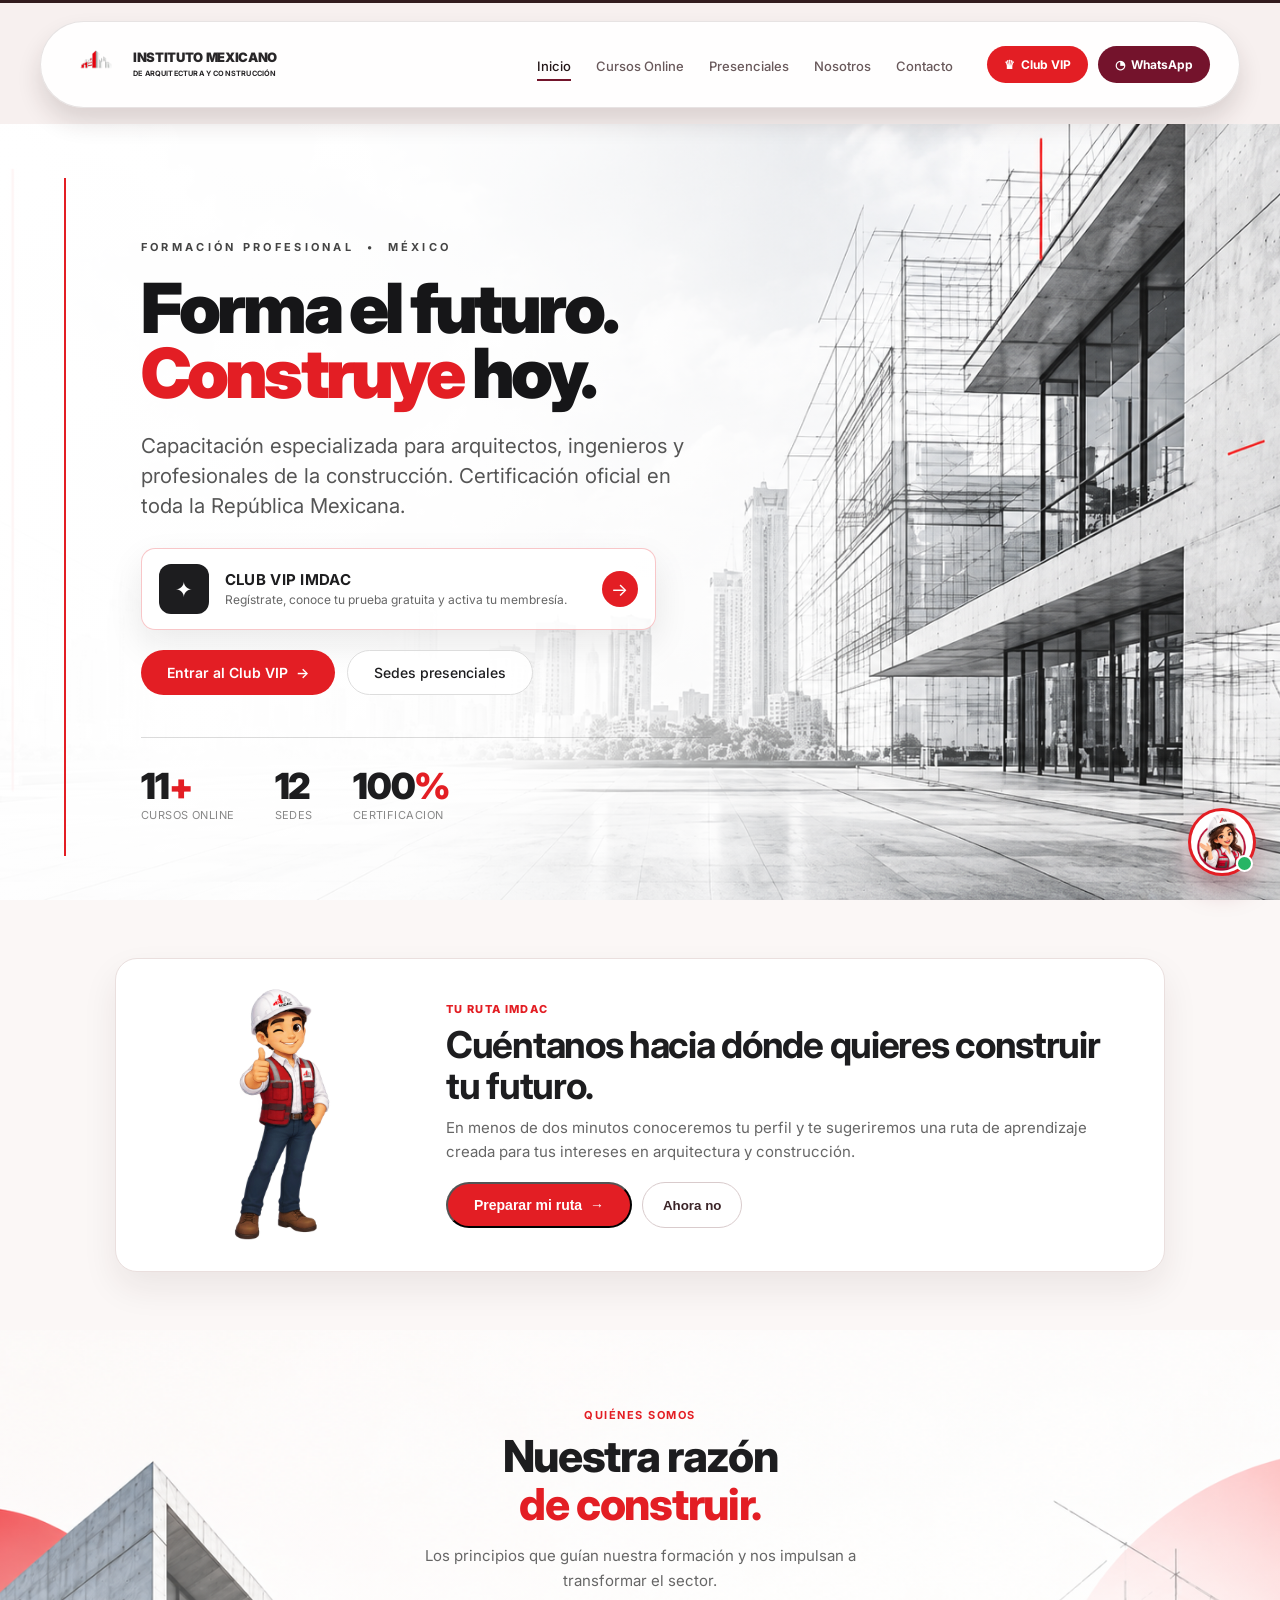
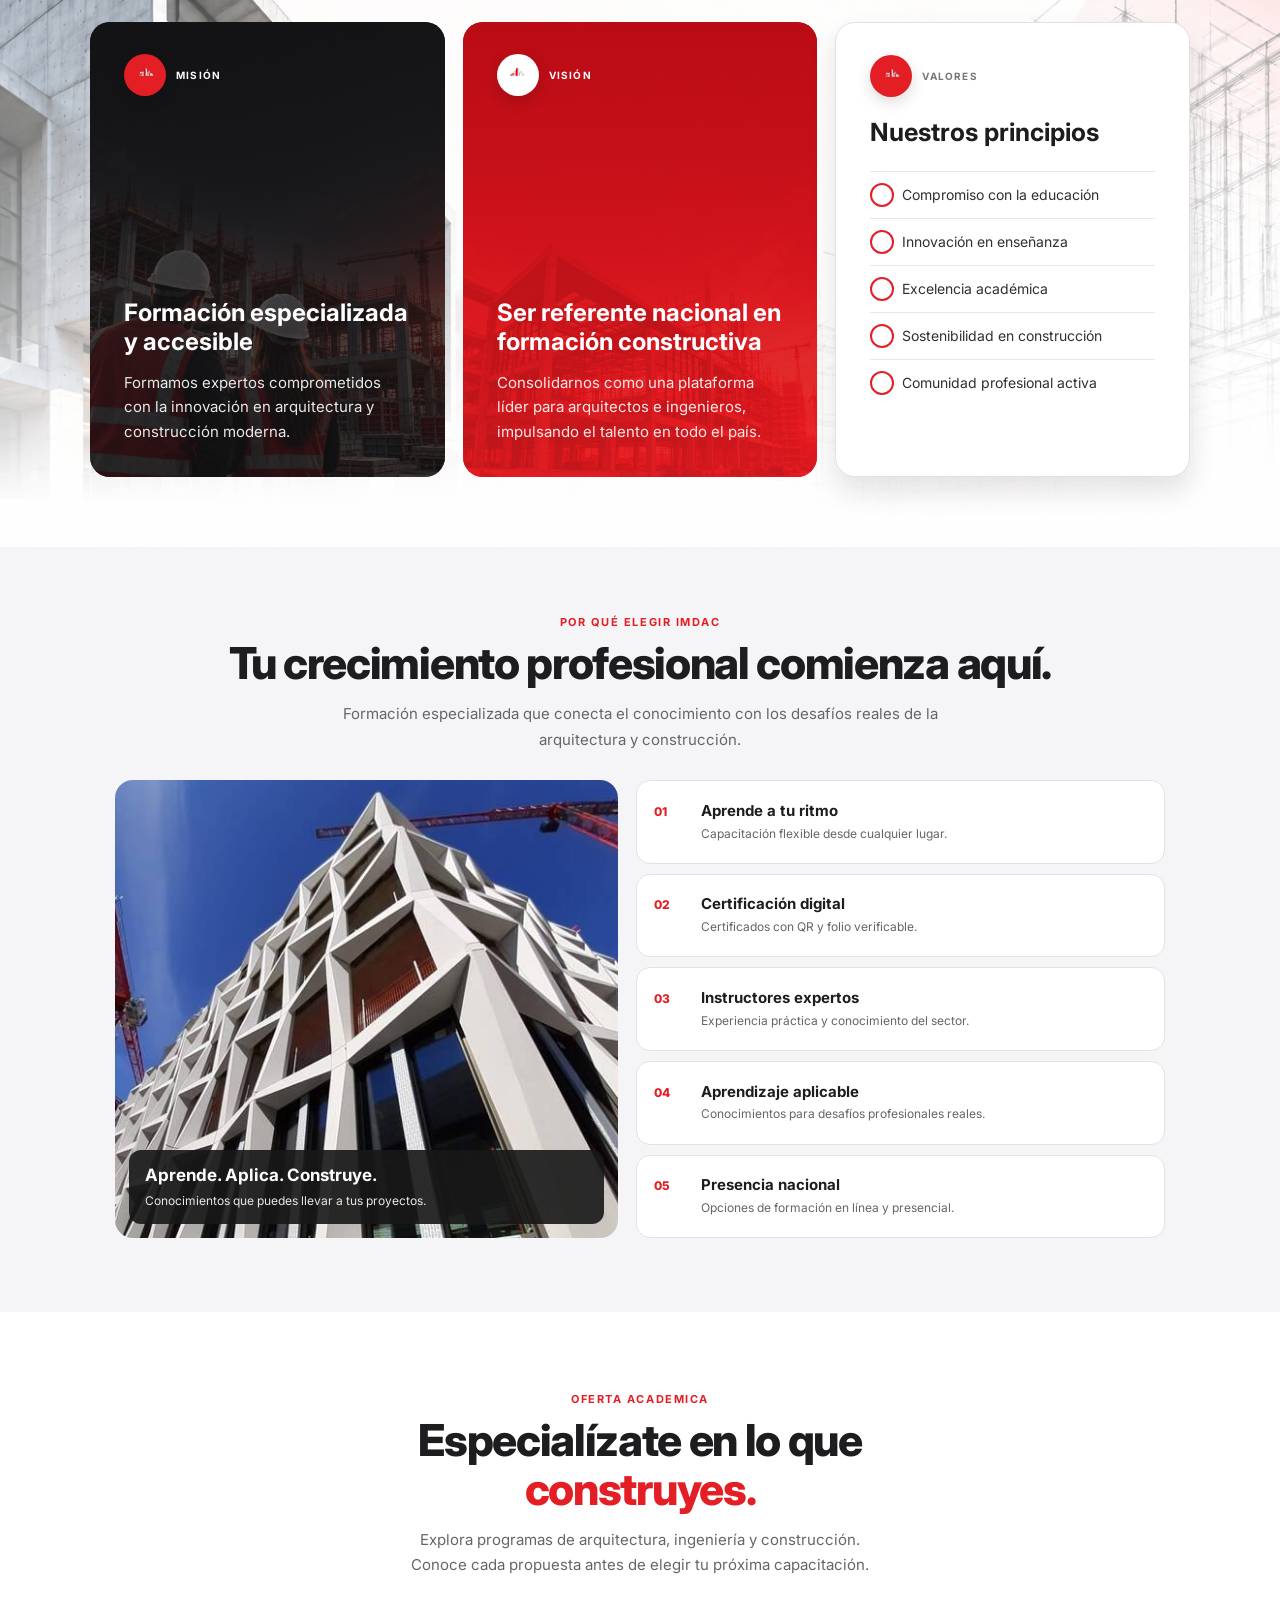
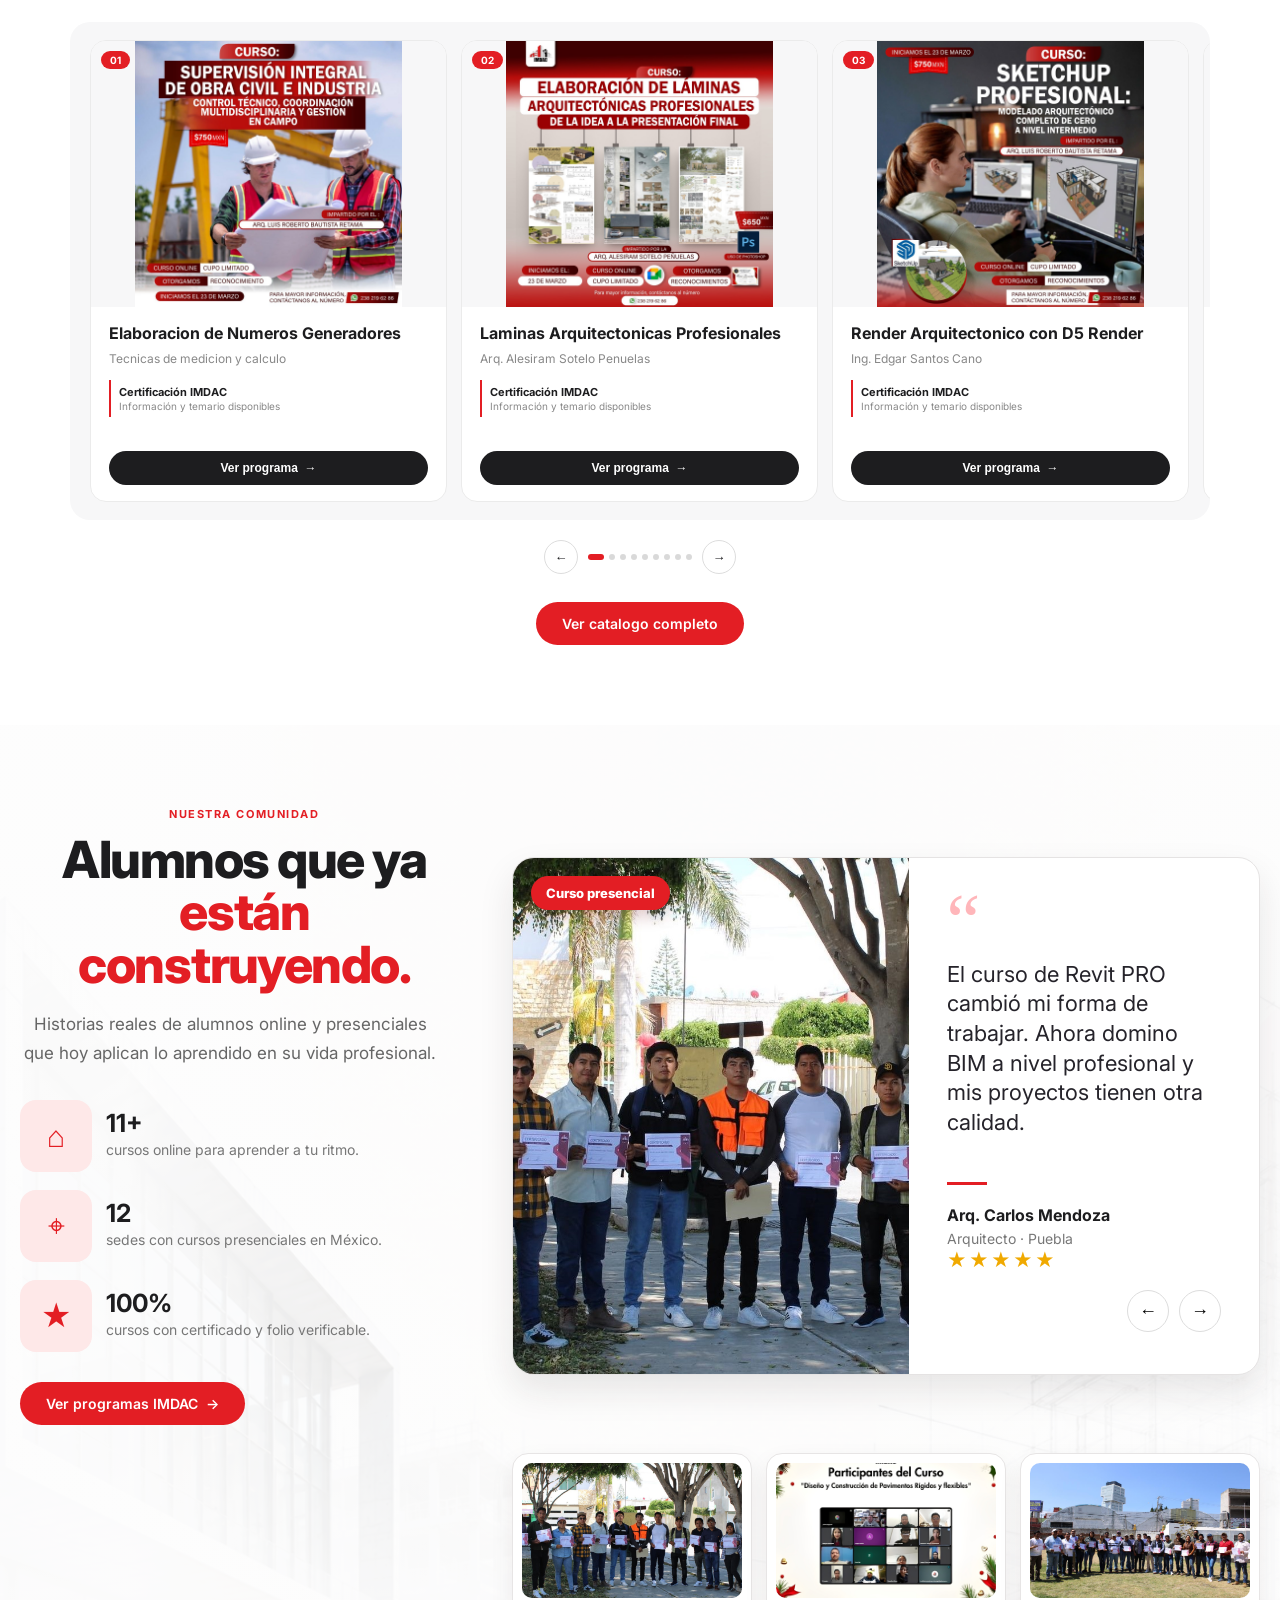
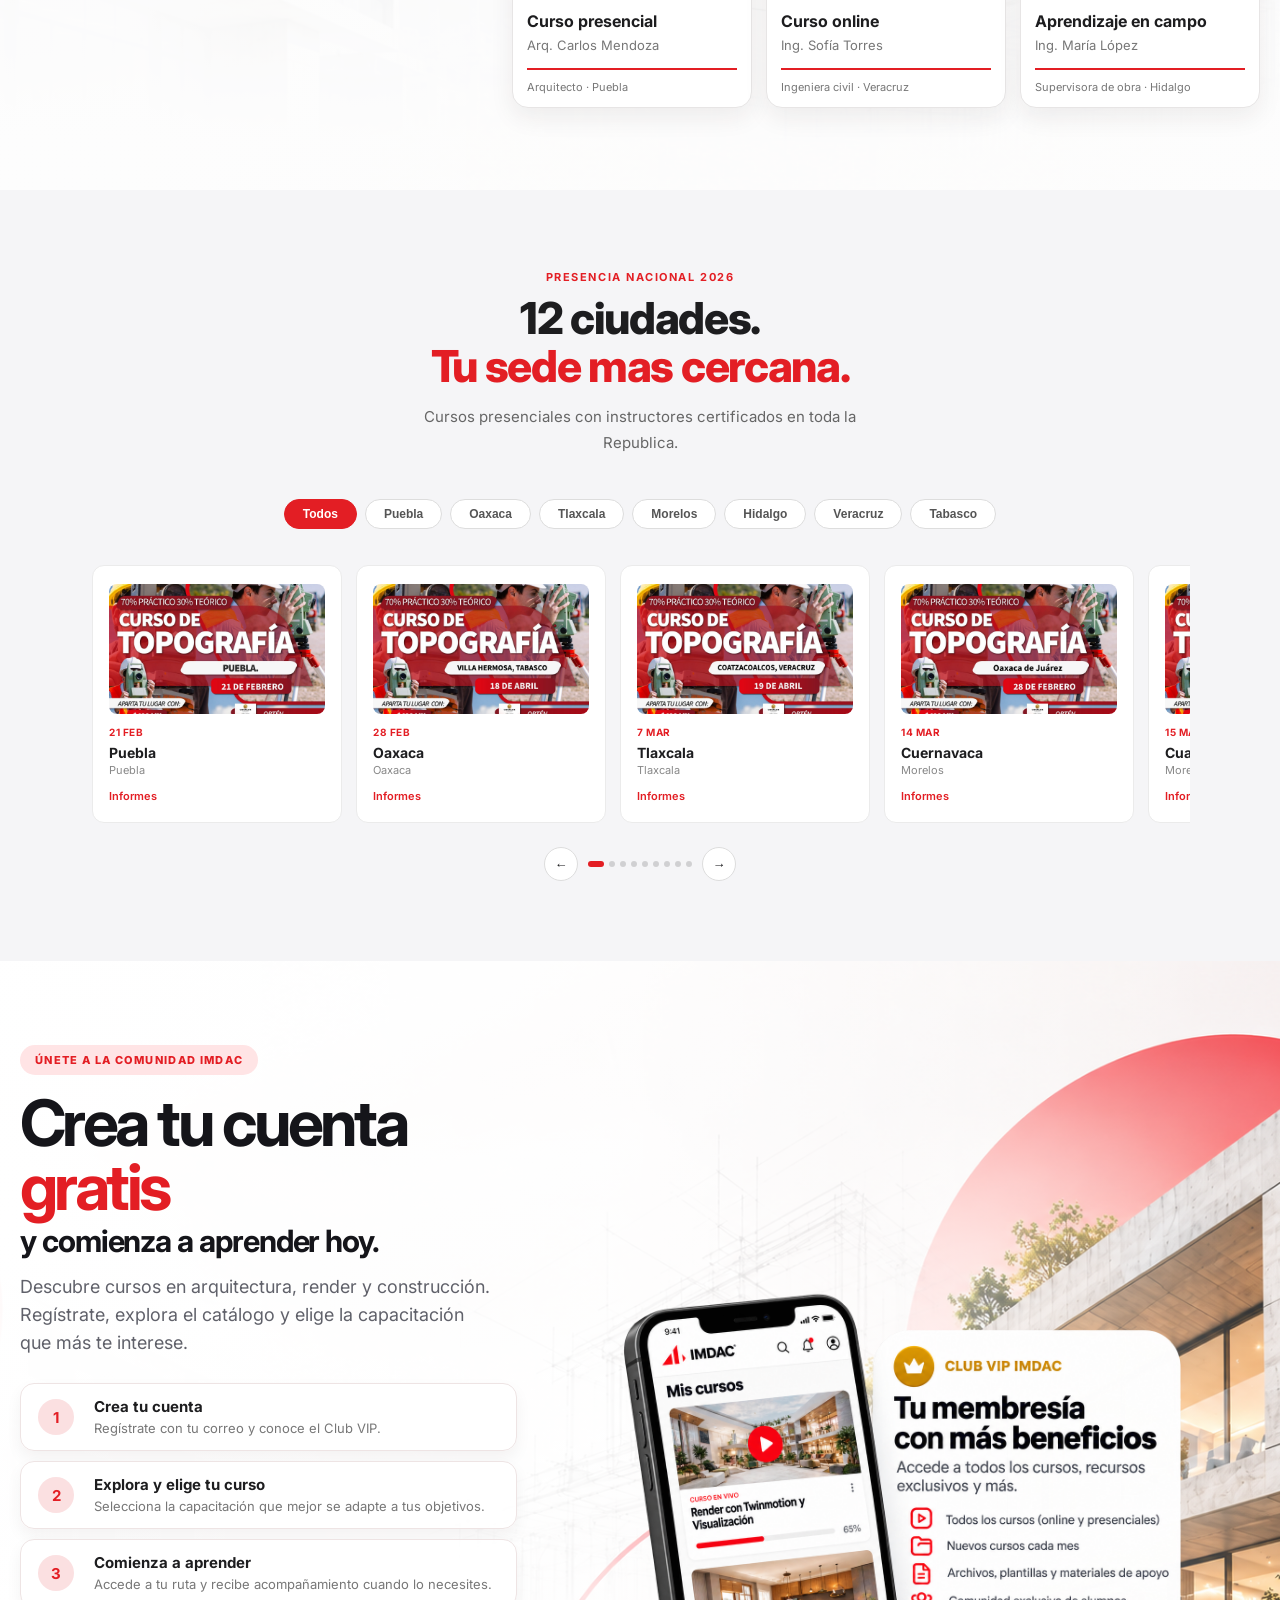
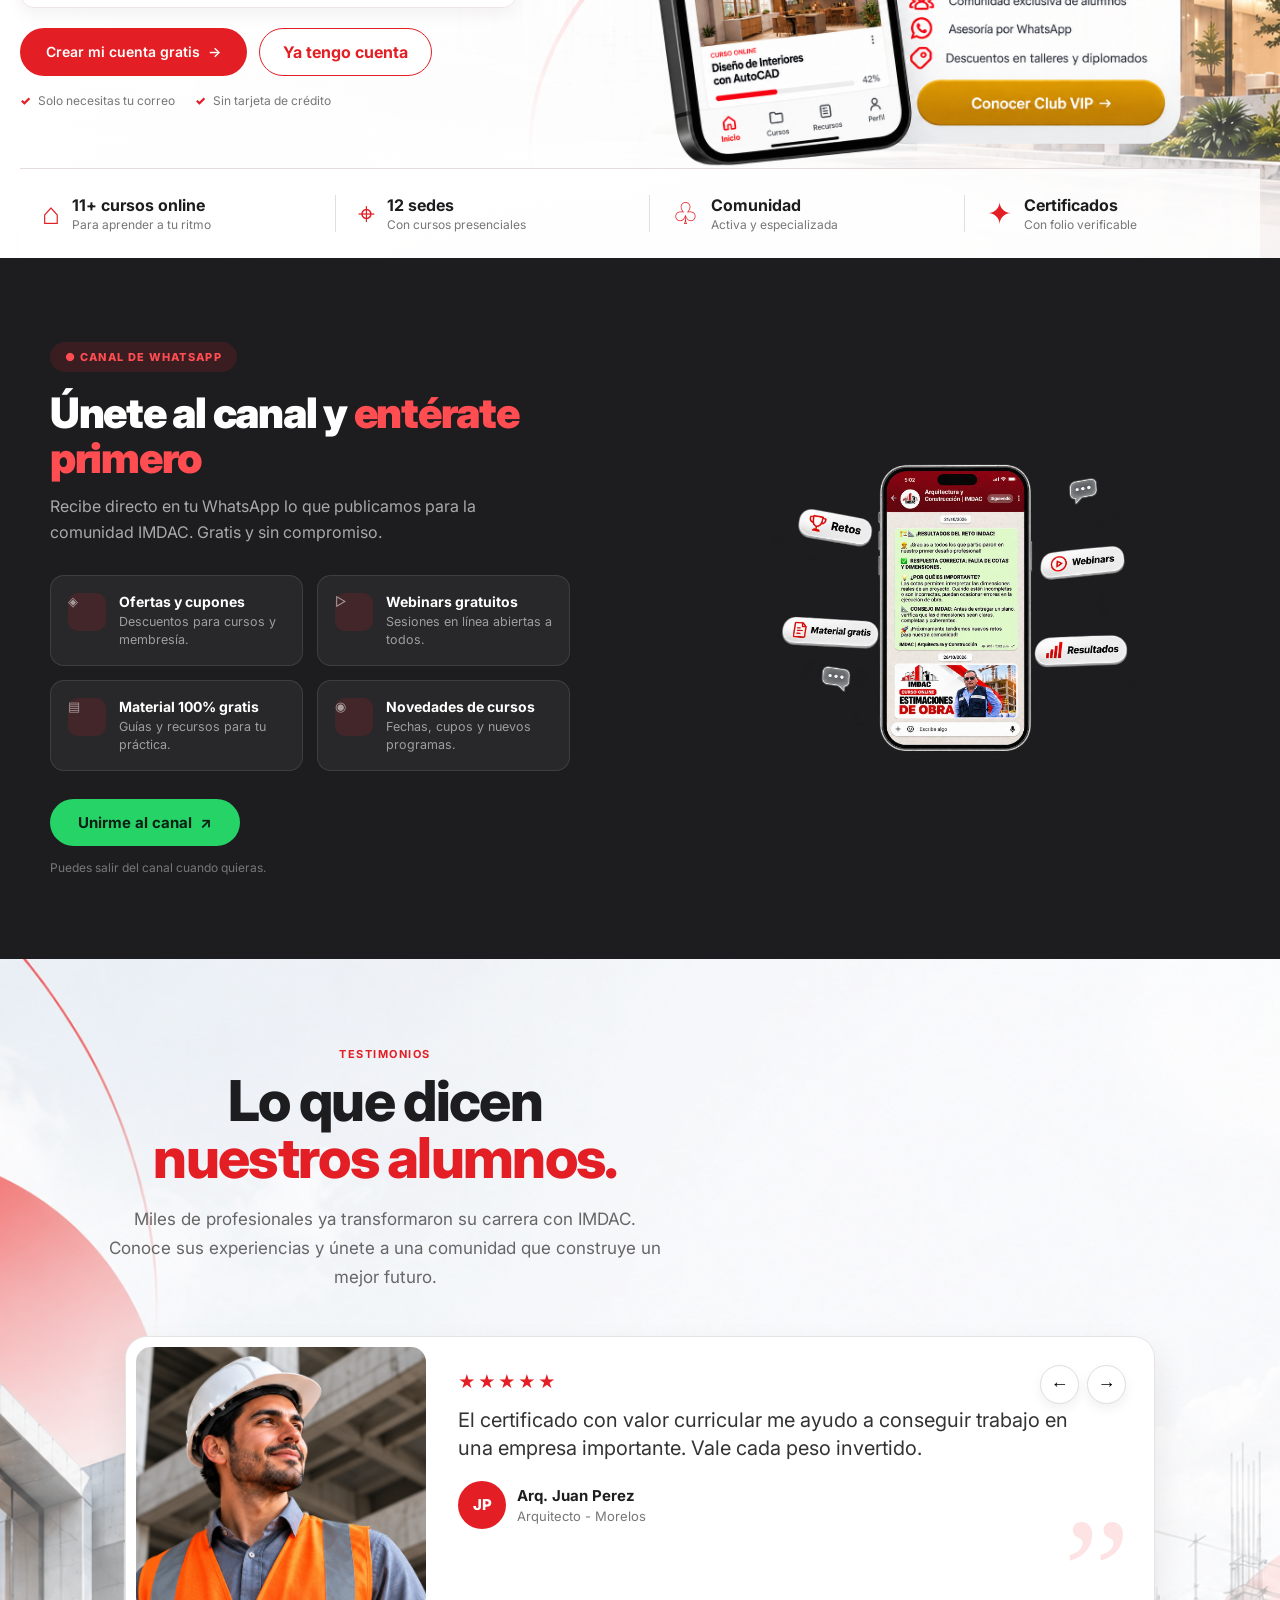
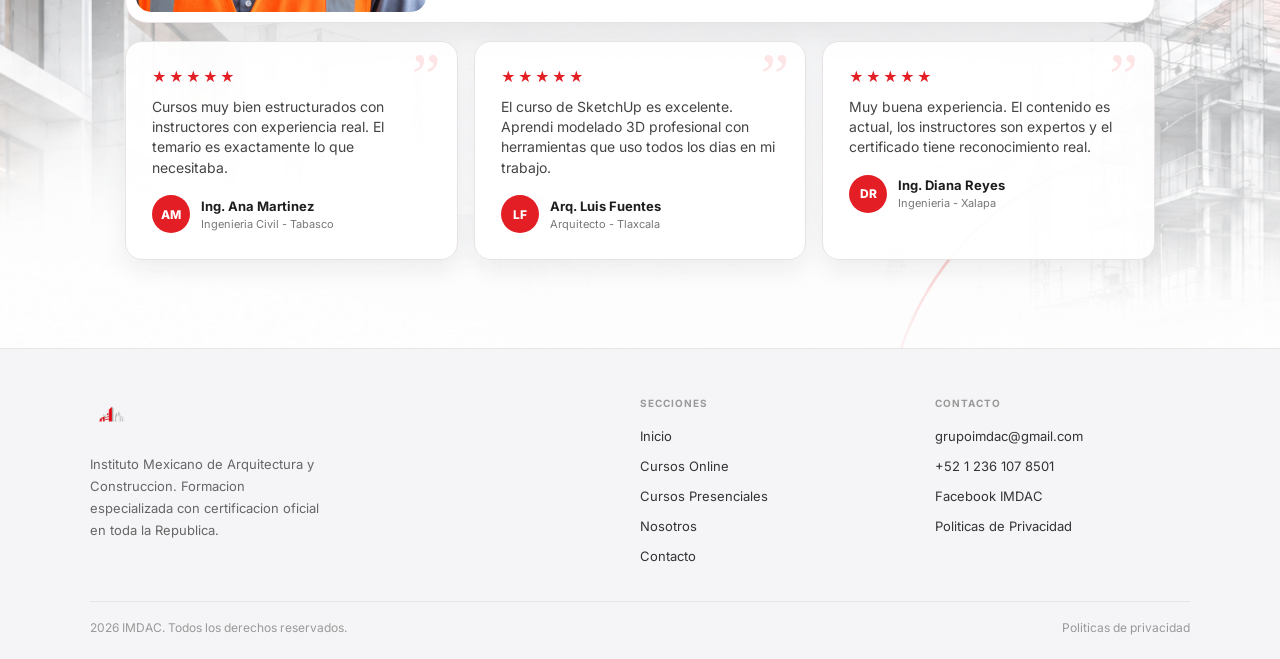
==== commit 3a42cc1b: "Agregar imagen del teléfono a la sección del Canal de WhatsApp y bajarle al verde - Agregué assets/i" ====
--- a/index.html
+++ b/index.html
@@ -121,20 +121,24 @@
 @media(max-width:1100px){.community-inner{grid-template-columns:1fr;gap:30px}.community-copy{max-width:680px}.community-cards{grid-column:auto;margin-top:-12px}.community-showcase{max-width:900px}}@media(max-width:700px){.community-section{padding:55px 16px}.community-copy .sec-tit{font-size:40px}.community-showcase{grid-template-columns:1fr}.community-feature-media{min-height:280px}.community-quote{padding:28px 23px;min-height:280px}.community-quote p{font-size:19px}.community-cards{grid-template-columns:1fr}.community-card{display:grid;grid-template-columns:130px 1fr;column-gap:10px}.community-card img{height:110px;grid-row:span 3}.community-card h3{margin-top:11px}.community-card small{border-top:0;margin:0 5px;padding-top:2px}.community-stat{grid-template-columns:56px 1fr}.community-stat-icon{width:56px;height:56px;font-size:24px}}
 @media(max-width:700px){.testimonials-imdac{padding:60px 16px}.testimonial-feature{grid-template-columns:1fr;padding:9px;margin-bottom:14px}.testimonial-feature-photo{min-height:220px}.testimonial-feature-copy{padding:20px 15px 24px}.testimonial-feature-copy p{font-size:17px;padding-right:6px}.testimonial-feature-controls{right:9px;top:-205px}.testimonial-minis{grid-template-columns:1fr}.testimonial-mini{min-height:0;padding:22px}.testimonials-head .sec-tit{font-size:42px}}
 @media(max-width:900px){.journey-inner{grid-template-columns:1fr}.journey-copy{padding-bottom:0}.journey-visual{min-height:0;margin-top:-6px}.journey-visual img{max-height:560px}.journey-band{grid-template-columns:repeat(2,1fr);padding:22px 20px}.journey-band div:nth-child(3){border-left:0}}@media(max-width:600px){.journey-vip{padding:56px 16px 0}.journey-copy h2{font-size:48px}.journey-copy>p{font-size:16px}.journey-step{padding:12px}.journey-visual img{max-height:390px}.journey-band{grid-template-columns:1fr;gap:12px}.journey-band div{border-left:0;border-top:1px solid #e3dddd;padding:12px 0}.journey-band div:first-child{border-top:0}.journey-assurances{gap:10px}}
-.whatsapp-channel{background:#1d1d1f;padding:84px 20px}
-.wa-channel-inner{max-width:760px;margin:0 auto;text-align:center}
-.wa-channel-tag{display:inline-flex;align-items:center;gap:8px;padding:8px 15px;border-radius:22px;background:rgba(37,211,102,.14);color:#25D366;font-size:11px;text-transform:uppercase;letter-spacing:.12em;font-weight:800;margin-bottom:18px}
-.wa-channel-copy h2{font-size:clamp(30px,4.2vw,44px);font-weight:900;letter-spacing:-.03em;color:#fff;line-height:1.08;margin-bottom:14px}
-.wa-channel-copy h2 em{font-style:normal;color:#25D366}
-.wa-channel-copy>p{font-size:16px;line-height:1.6;color:rgba(255,255,255,.62);max-width:520px;margin:0 auto 34px}
-.wa-channel-grid{display:grid;grid-template-columns:repeat(2,1fr);gap:14px;text-align:left;margin-bottom:30px}
+.whatsapp-channel{background:#1d1d1f;padding:84px 20px;overflow:hidden}
+.wa-channel-inner{max-width:1180px;margin:0 auto;display:grid;grid-template-columns:1.05fr .95fr;align-items:center;gap:36px}
+.wa-channel-copy{text-align:left}
+.wa-channel-tag{display:inline-flex;align-items:center;gap:8px;padding:8px 15px;border-radius:22px;background:rgba(227,30,36,.14);color:#ff4d52;font-size:11px;text-transform:uppercase;letter-spacing:.12em;font-weight:800;margin-bottom:18px}
+.wa-channel-copy h2{font-size:clamp(30px,3.6vw,42px);font-weight:900;letter-spacing:-.03em;color:#fff;line-height:1.08;margin-bottom:14px}
+.wa-channel-copy h2 em{font-style:normal;color:#ff4d52}
+.wa-channel-copy>p{font-size:16px;line-height:1.6;color:rgba(255,255,255,.62);max-width:460px;margin:0 0 30px}
+.wa-channel-grid{display:grid;grid-template-columns:repeat(2,1fr);gap:14px;text-align:left;margin-bottom:28px;max-width:520px}
 .wa-channel-card{display:flex;gap:13px;align-items:flex-start;background:rgba(255,255,255,.05);border:1px solid rgba(255,255,255,.1);border-radius:14px;padding:17px}
-.wa-channel-ic{flex-shrink:0;width:38px;height:38px;border-radius:10px;background:rgba(37,211,102,.16);color:#25D366;display:grid;place-items:center;font-size:17px}
+.wa-channel-ic{flex-shrink:0;width:38px;height:38px;border-radius:10px;background:rgba(227,30,36,.14);color:#ff4d52;display:grid;place-items:center;font-size:17px}
 .wa-channel-card strong{display:block;color:#fff;font-size:14px;margin-bottom:3px}
 .wa-channel-card span{display:block;color:rgba(255,255,255,.55);font-size:12.5px;line-height:1.4}
 .wa-channel-btn{display:inline-flex;align-items:center;justify-content:center;gap:8px;background:#25D366;color:#0c1f14;padding:14px 28px;border-radius:50px;font-weight:700;font-size:15px;transition:transform .2s,filter .2s}
 .wa-channel-btn:hover{transform:translateY(-1px);filter:brightness(1.05)}
 .wa-channel-note{display:block;margin-top:14px;color:rgba(255,255,255,.4);font-size:12px}
+.wa-channel-visual{display:flex;align-items:center;justify-content:center}
+.wa-channel-visual img{display:block;width:100%;max-width:400px}
+@media(max-width:1000px){.wa-channel-inner{grid-template-columns:1fr;text-align:center}.wa-channel-copy{text-align:center}.wa-channel-copy>p{margin:0 auto 30px}.wa-channel-grid{margin-left:auto;margin-right:auto}.wa-channel-visual{order:-1;margin-bottom:10px}.wa-channel-visual img{max-width:280px}}
 @media(max-width:600px){.whatsapp-channel{padding:56px 16px}.wa-channel-grid{grid-template-columns:1fr}}
 @media(max-width:1024px){.bento,.mv-grid,.pgrid{grid-template-columns:repeat(2,1fr)}.bc.wide{grid-column:span 2}.sedes-grid{grid-template-columns:repeat(3,1fr)}.cursos-grid{grid-template-columns:repeat(2,1fr)}}
 @media(max-width:768px){.nav{height:60px}.nav-i{padding:0 20px}.hero{min-height:680px;padding:72px 26px 40px;align-items:flex-start}.hero-bg::before{background:linear-gradient(180deg,rgba(255,255,255,.94),rgba(255,255,255,.73) 62%,rgba(255,255,255,.9))}.hero-bg::after{left:16px;top:30px;bottom:25px}.hero-c{margin:32px 0 0 15px}.hero h1{font-size:clamp(42px,12vw,58px)}.hero-btns{flex-direction:column;align-items:flex-start}.stats{gap:17px}.stat-n{font-size:28px}.vip-card{padding:13px;gap:11px}.vip-copy b{font-size:14px}.bento,.mv-grid,.pgrid,.contact-grid{grid-template-columns:1fr}.bc.wide{grid-column:span 1}#cursosTrack .ccard{width:calc((100vw - 64px)/2);max-width:none}.course-detail{grid-template-columns:1fr}.course-dialog{padding:22px}.course-dialog img{max-height:360px}.route-intro{padding:36px 16px}.route-intro-box,.route-body{grid-template-columns:1fr;padding:24px}.route-intro-art{max-height:180px}.route-dialog{padding:22px 16px}.route-body{padding:0;gap:12px}.route-guide{max-height:190px}.route-options{grid-template-columns:1fr}.why-imdac{padding:52px 20px}.why-layout{grid-template-columns:1fr}.why-photo{min-height:310px}.why-benefits{grid-template-rows:auto;gap:9px}.why-benefit{min-height:92px}.sedes-grid{grid-template-columns:repeat(2,1fr)}.ccard{width:260px}.acard{width:200px}.acard.wide{width:300px}.footer-grid{grid-template-columns:1fr;gap:28px}.fbot{flex-direction:column;gap:6px;text-align:center}.cursos-grid{grid-template-columns:1fr}}
@@ -272,9 +276,10 @@
   <div class="journey-visual"><img src="assets/img/vip-journey-phone.png" alt="Aplicación IMDAC y beneficios del Club VIP"></div>
 </div><div class="journey-band"><div><i>⌂</i><p><b>11+ cursos online</b><span>Para aprender a tu ritmo</span></p></div><div><i>⌖</i><p><b>12 sedes</b><span>Con cursos presenciales</span></p></div><div><i>♧</i><p><b>Comunidad</b><span>Activa y especializada</span></p></div><div><i>✦</i><p><b>Certificados</b><span>Con folio verificable</span></p></div></div></section>
 <section class="whatsapp-channel"><div class="wa-channel-inner">
+  <div class="wa-channel-copy">
   <span class="wa-channel-tag">● Canal de WhatsApp</span>
-  <div class="wa-channel-copy"><h2>Únete al canal y <em>entérate primero</em></h2>
-  <p>Recibe directo en tu WhatsApp lo que publicamos para la comunidad IMDAC. Gratis y sin compromiso.</p></div>
+  <h2>Únete al canal y <em>entérate primero</em></h2>
+  <p>Recibe directo en tu WhatsApp lo que publicamos para la comunidad IMDAC. Gratis y sin compromiso.</p>
   <div class="wa-channel-grid">
     <div class="wa-channel-card"><span class="wa-channel-ic">◈</span><div><strong>Ofertas y cupones</strong><span>Descuentos para cursos y membresía.</span></div></div>
     <div class="wa-channel-card"><span class="wa-channel-ic">▷</span><div><strong>Webinars gratuitos</strong><span>Sesiones en línea abiertas a todos.</span></div></div>
@@ -283,6 +288,8 @@
   </div>
   <a href="https://whatsapp.com/channel/0029VbDhJCwJkK7AtXlgqR0K" target="_blank" rel="noopener" class="wa-channel-btn">Unirme al canal&nbsp; ↗</a>
   <span class="wa-channel-note">Puedes salir del canal cuando quieras.</span>
+  </div>
+  <div class="wa-channel-visual"><img src="assets/img/vip-wa-channel-phone.png" alt="Vista previa del Canal de WhatsApp de IMDAC"></div>
 </div></section>
 <section class="testimonials-imdac"><div class="testimonials-inner">
   <div class="testimonials-head"><span class="sec-tag">Testimonios</span><h2 class="sec-tit">Lo que dicen<br><em>nuestros alumnos.</em></h2><p class="sec-desc">Miles de profesionales ya transformaron su carrera con IMDAC. Conoce sus experiencias y únete a una comunidad que construye un mejor futuro.</p></div>
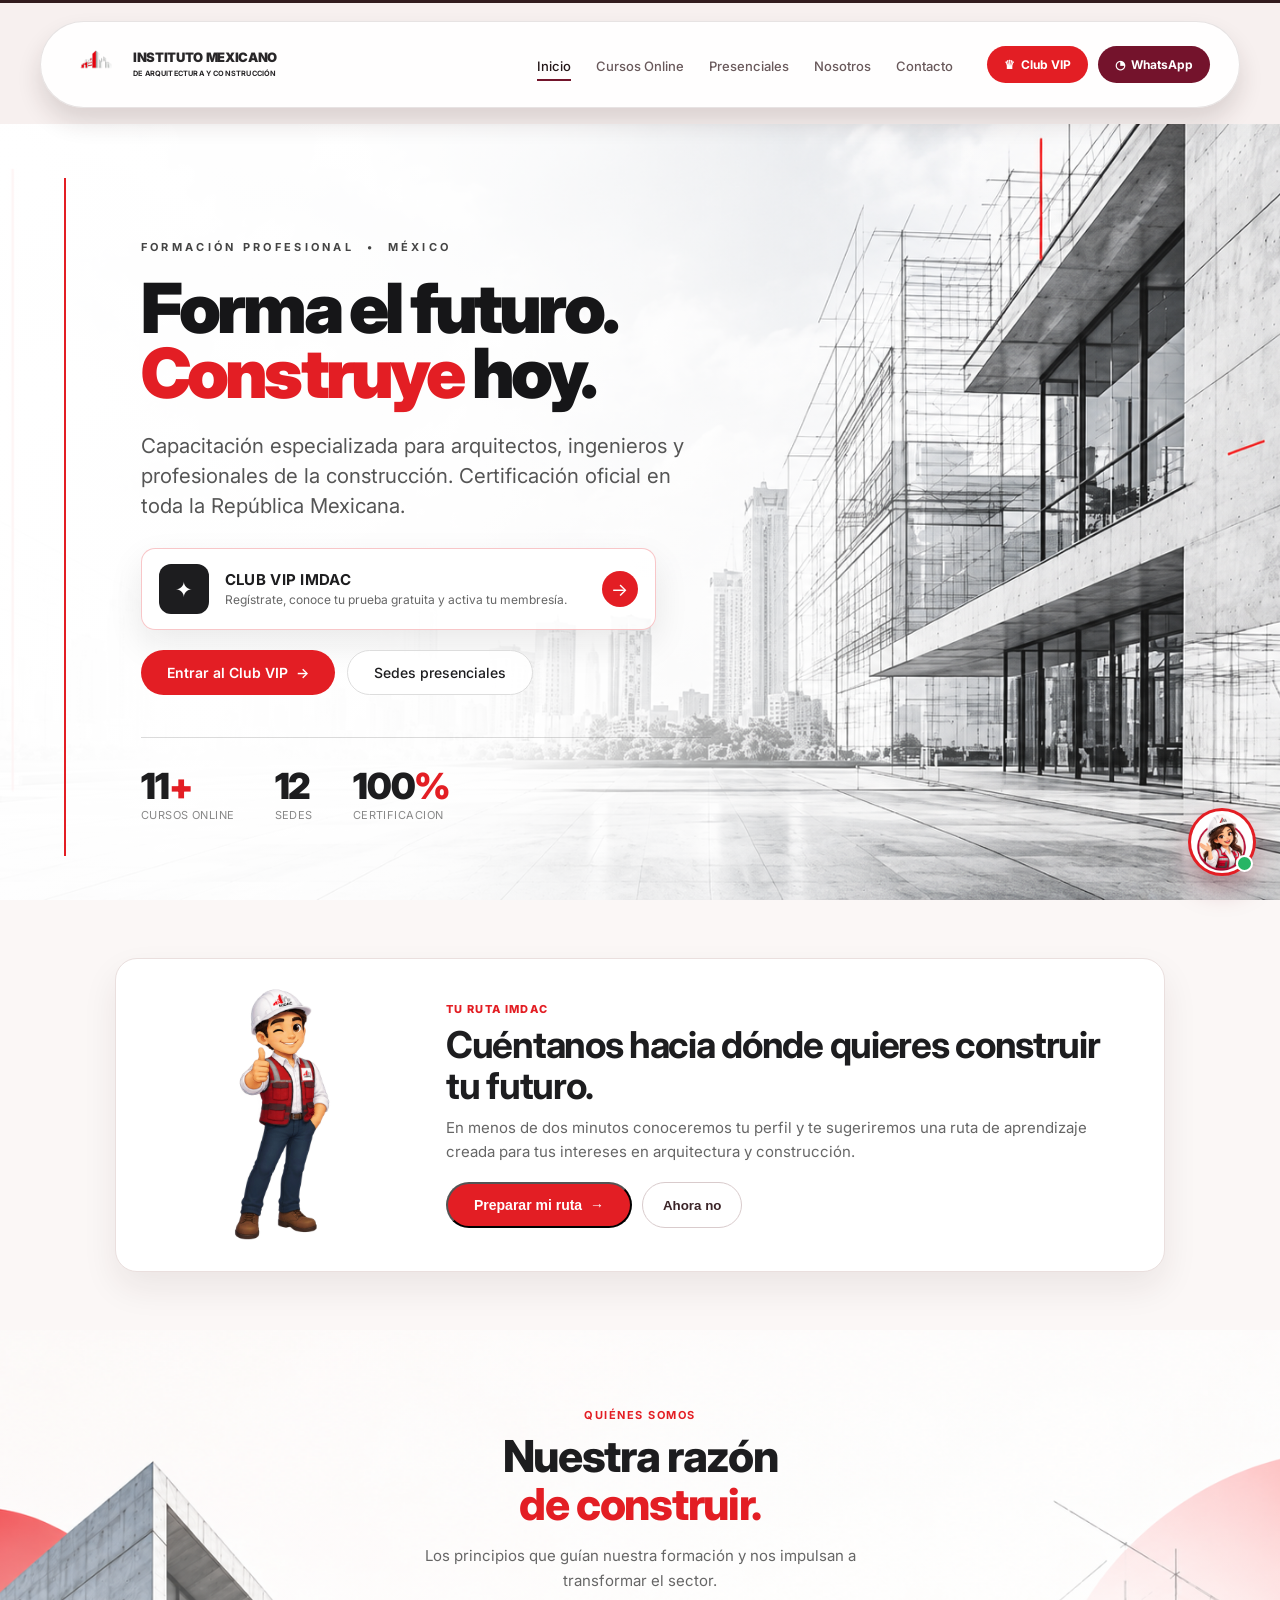
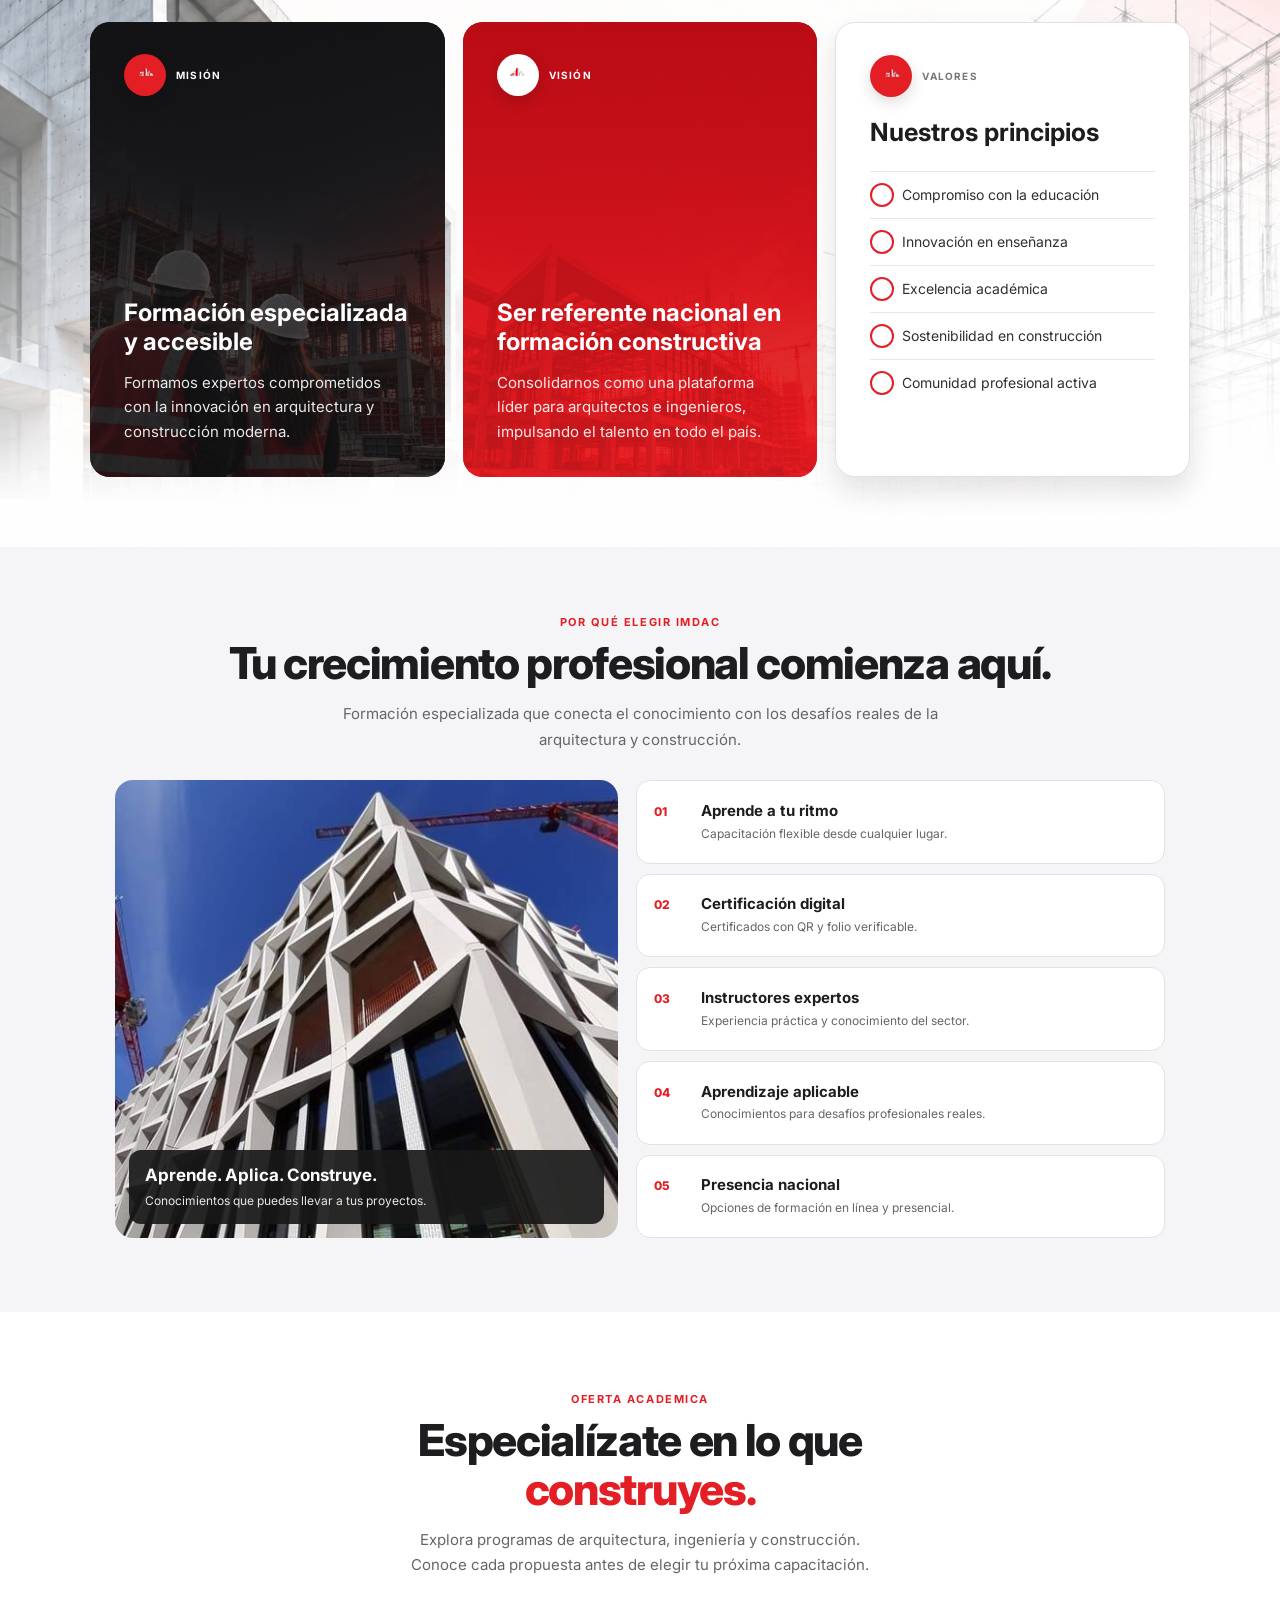
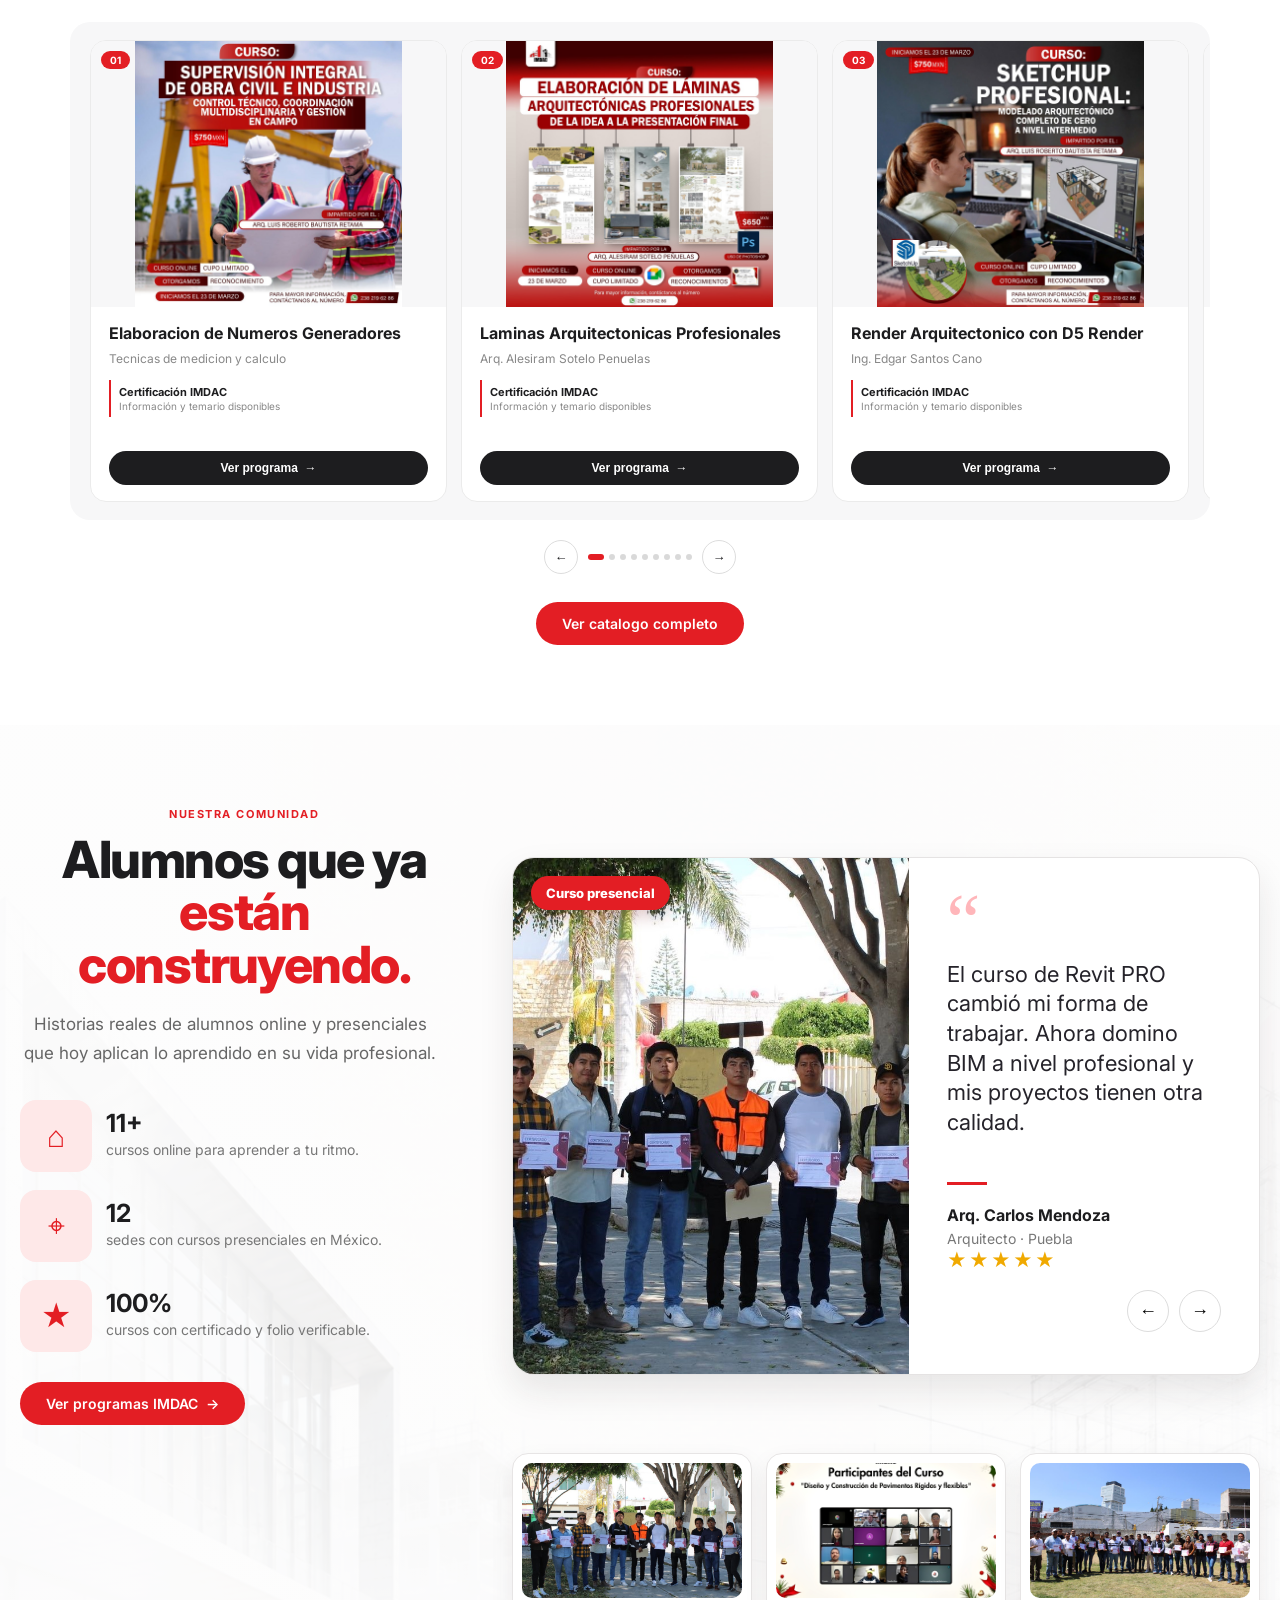
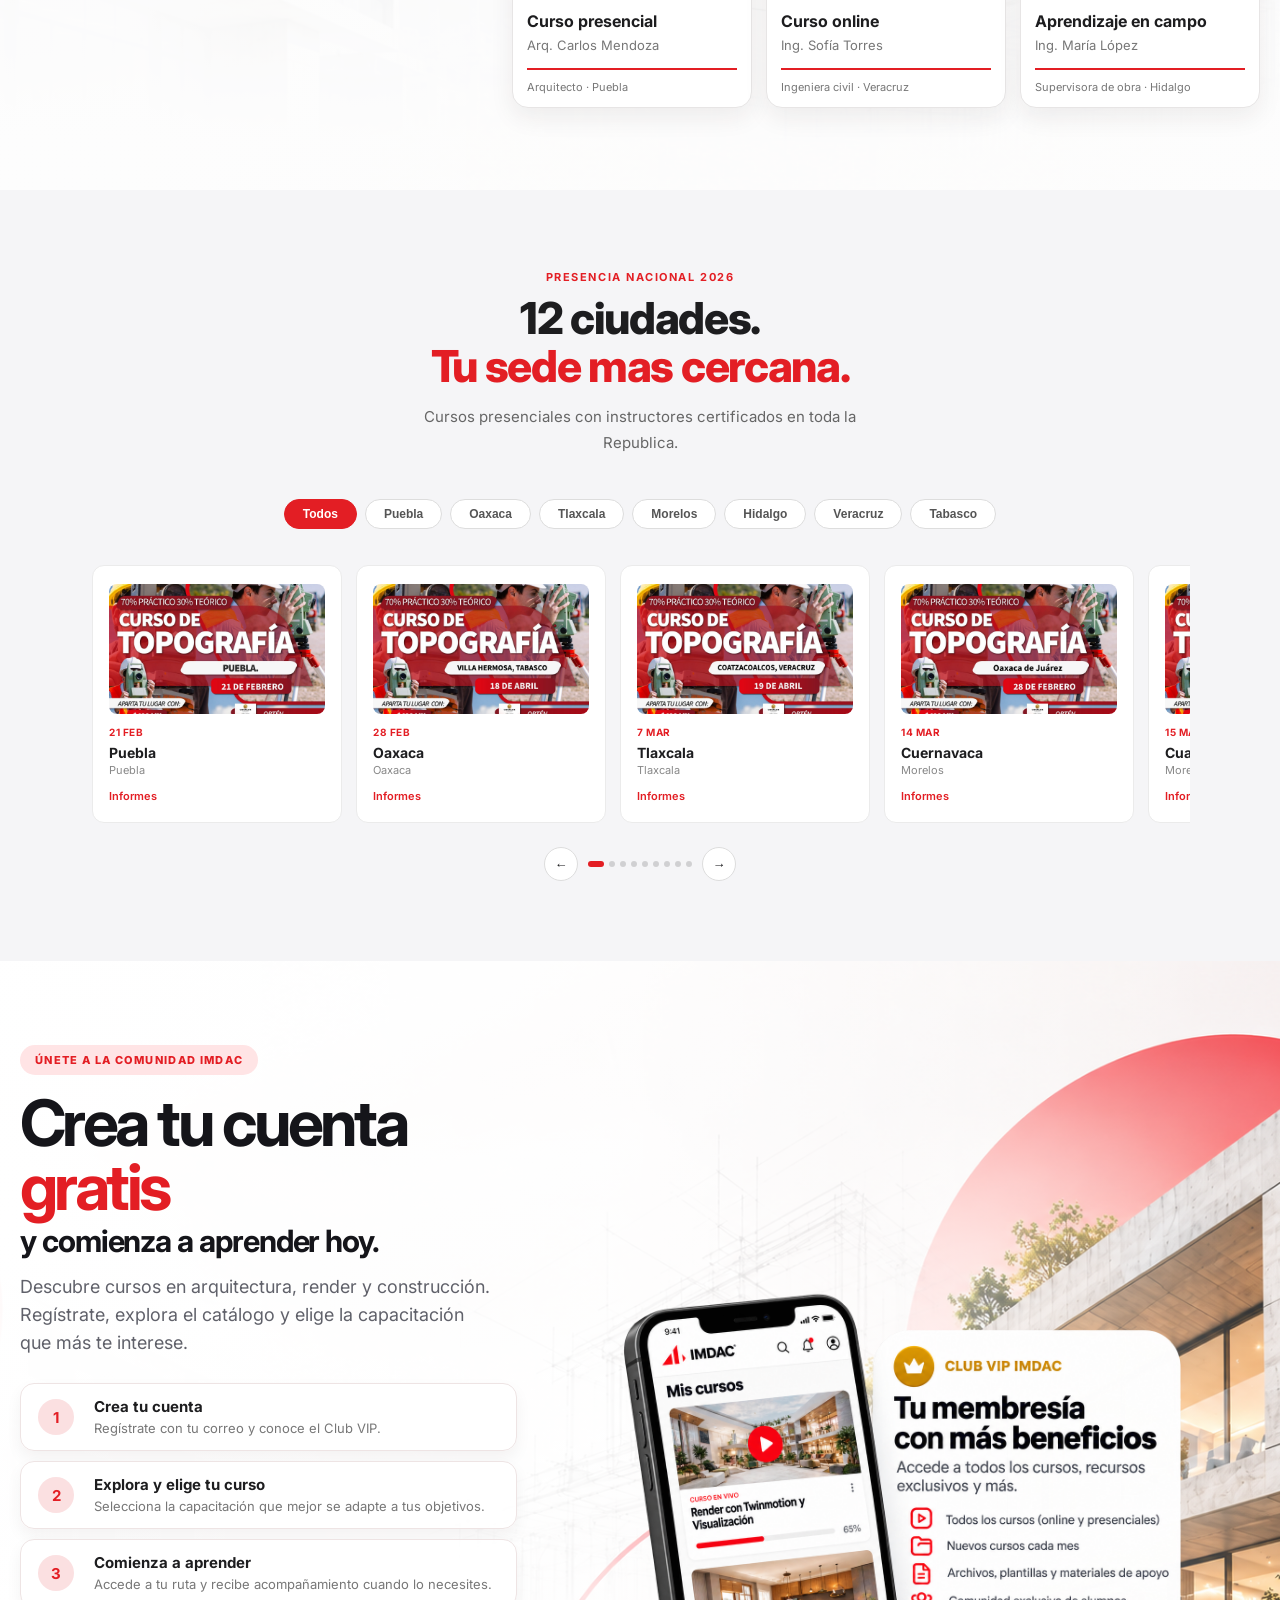
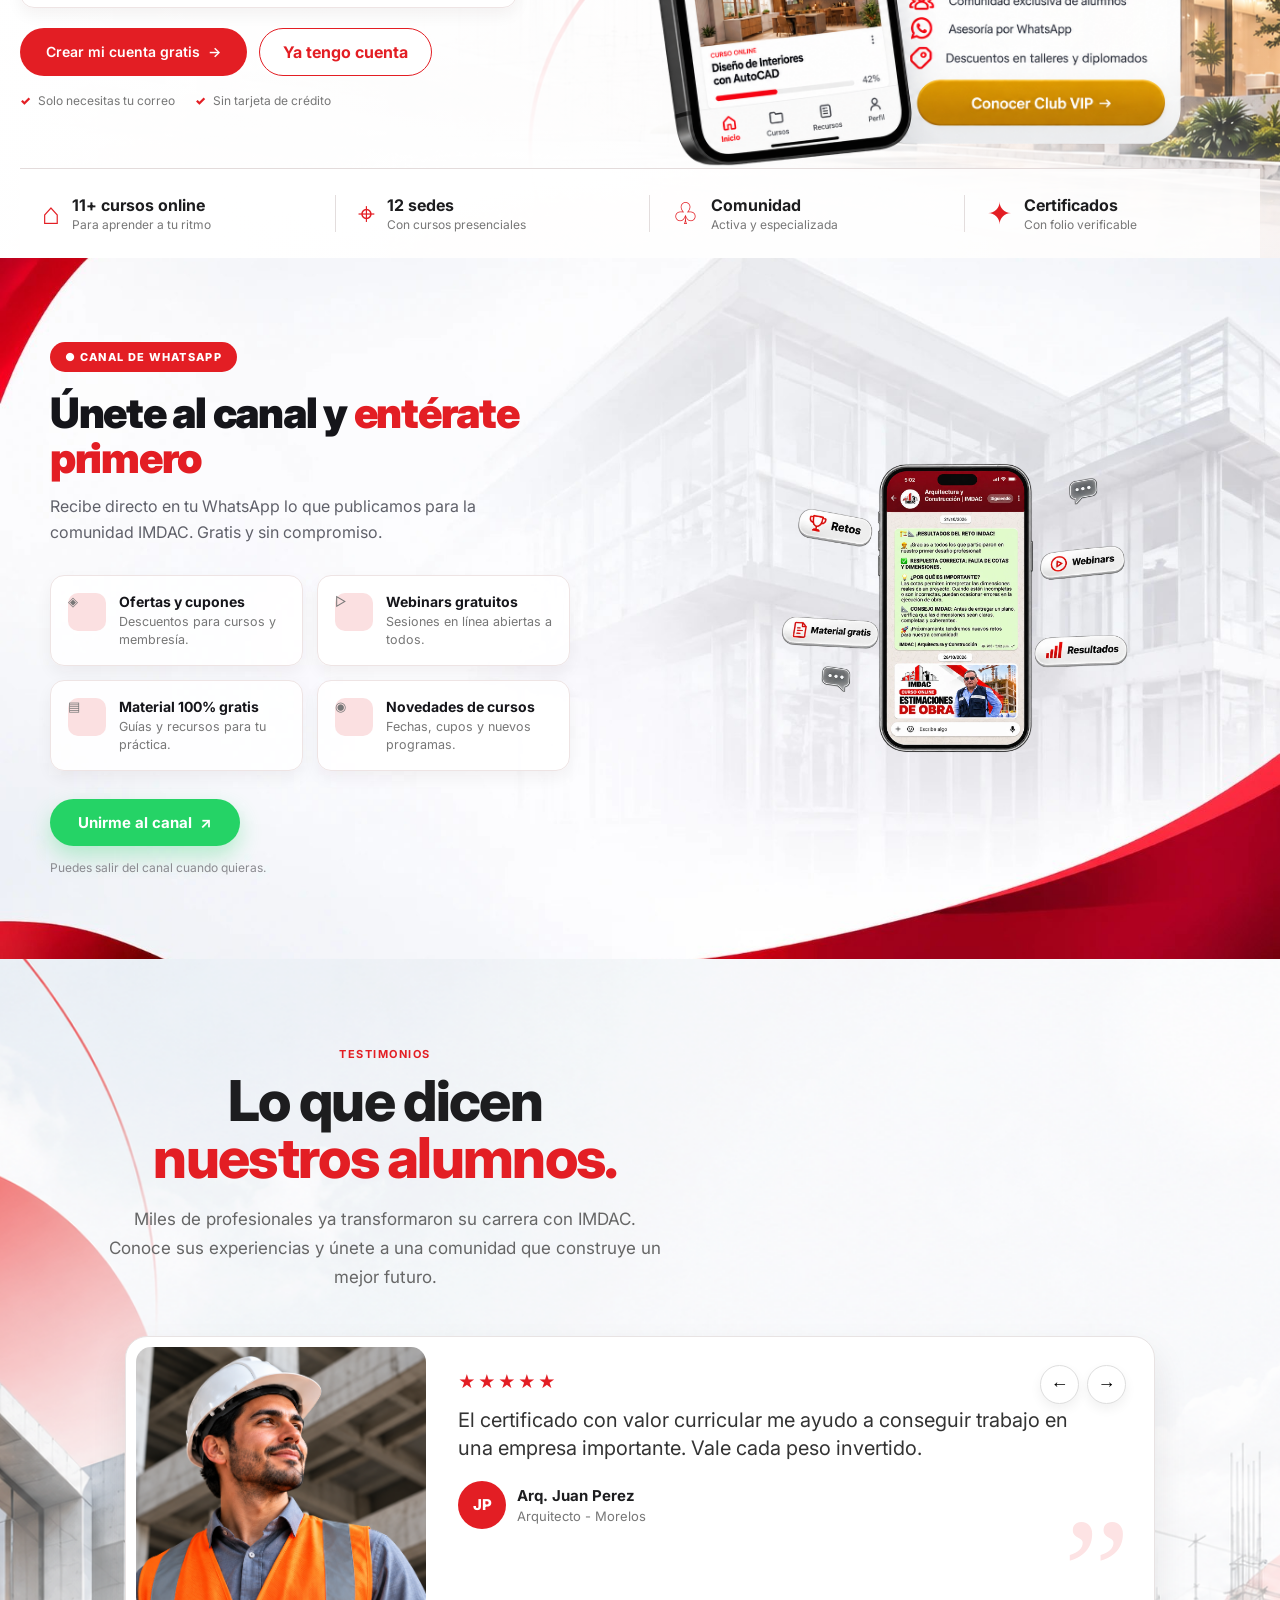
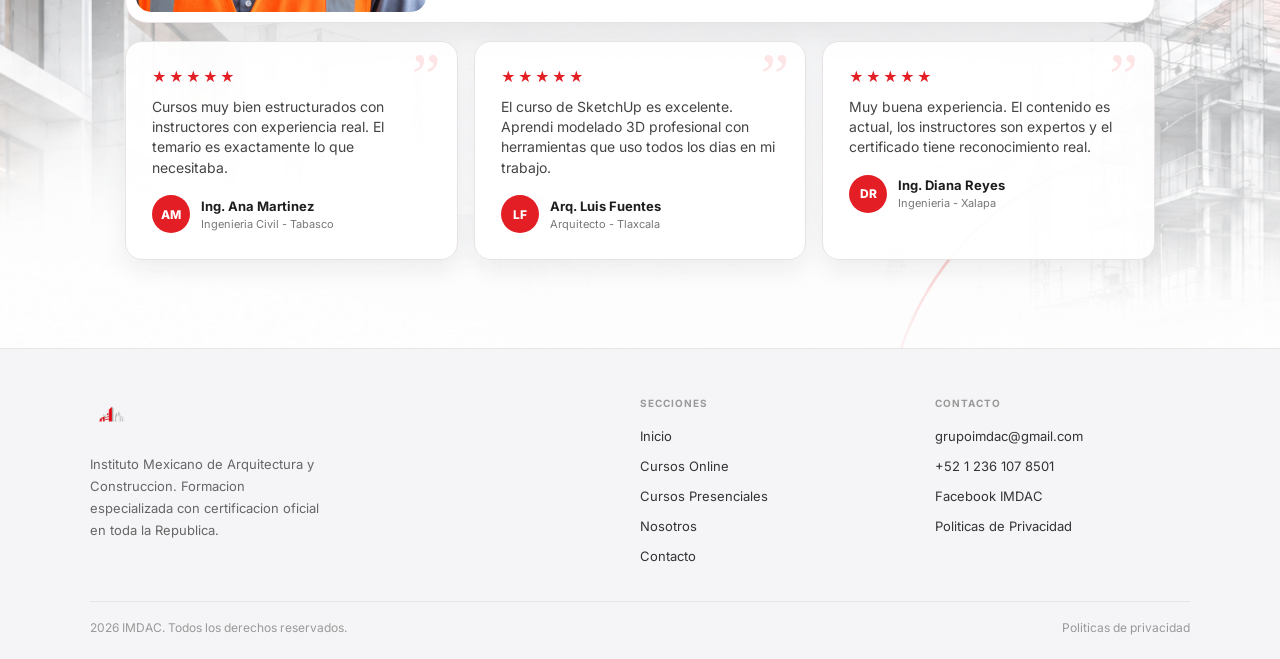
==== commit 1cfeb987: "Rediseñar la sección del Canal de WhatsApp a fondo claro, como pidió el usuario Pasó de fondo oscuro" ====
--- a/index.html
+++ b/index.html
@@ -121,21 +121,21 @@
 @media(max-width:1100px){.community-inner{grid-template-columns:1fr;gap:30px}.community-copy{max-width:680px}.community-cards{grid-column:auto;margin-top:-12px}.community-showcase{max-width:900px}}@media(max-width:700px){.community-section{padding:55px 16px}.community-copy .sec-tit{font-size:40px}.community-showcase{grid-template-columns:1fr}.community-feature-media{min-height:280px}.community-quote{padding:28px 23px;min-height:280px}.community-quote p{font-size:19px}.community-cards{grid-template-columns:1fr}.community-card{display:grid;grid-template-columns:130px 1fr;column-gap:10px}.community-card img{height:110px;grid-row:span 3}.community-card h3{margin-top:11px}.community-card small{border-top:0;margin:0 5px;padding-top:2px}.community-stat{grid-template-columns:56px 1fr}.community-stat-icon{width:56px;height:56px;font-size:24px}}
 @media(max-width:700px){.testimonials-imdac{padding:60px 16px}.testimonial-feature{grid-template-columns:1fr;padding:9px;margin-bottom:14px}.testimonial-feature-photo{min-height:220px}.testimonial-feature-copy{padding:20px 15px 24px}.testimonial-feature-copy p{font-size:17px;padding-right:6px}.testimonial-feature-controls{right:9px;top:-205px}.testimonial-minis{grid-template-columns:1fr}.testimonial-mini{min-height:0;padding:22px}.testimonials-head .sec-tit{font-size:42px}}
 @media(max-width:900px){.journey-inner{grid-template-columns:1fr}.journey-copy{padding-bottom:0}.journey-visual{min-height:0;margin-top:-6px}.journey-visual img{max-height:560px}.journey-band{grid-template-columns:repeat(2,1fr);padding:22px 20px}.journey-band div:nth-child(3){border-left:0}}@media(max-width:600px){.journey-vip{padding:56px 16px 0}.journey-copy h2{font-size:48px}.journey-copy>p{font-size:16px}.journey-step{padding:12px}.journey-visual img{max-height:390px}.journey-band{grid-template-columns:1fr;gap:12px}.journey-band div{border-left:0;border-top:1px solid #e3dddd;padding:12px 0}.journey-band div:first-child{border-top:0}.journey-assurances{gap:10px}}
-.whatsapp-channel{background:#1d1d1f;padding:84px 20px;overflow:hidden}
+.whatsapp-channel{background:#fdf9f8 url('assets/img/wa-channel-bg.jpg') center/cover no-repeat;padding:84px 20px;overflow:hidden}
 .wa-channel-inner{max-width:1180px;margin:0 auto;display:grid;grid-template-columns:1.05fr .95fr;align-items:center;gap:36px}
 .wa-channel-copy{text-align:left}
-.wa-channel-tag{display:inline-flex;align-items:center;gap:8px;padding:8px 15px;border-radius:22px;background:rgba(227,30,36,.14);color:#ff4d52;font-size:11px;text-transform:uppercase;letter-spacing:.12em;font-weight:800;margin-bottom:18px}
-.wa-channel-copy h2{font-size:clamp(30px,3.6vw,42px);font-weight:900;letter-spacing:-.03em;color:#fff;line-height:1.08;margin-bottom:14px}
-.wa-channel-copy h2 em{font-style:normal;color:#ff4d52}
-.wa-channel-copy>p{font-size:16px;line-height:1.6;color:rgba(255,255,255,.62);max-width:460px;margin:0 0 30px}
+.wa-channel-tag{display:inline-flex;align-items:center;gap:8px;padding:8px 15px;border-radius:22px;background:#E31E24;color:#fff;font-size:11px;text-transform:uppercase;letter-spacing:.12em;font-weight:800;margin-bottom:18px}
+.wa-channel-copy h2{font-size:clamp(30px,3.6vw,42px);font-weight:900;letter-spacing:-.03em;color:#15151a;line-height:1.08;margin-bottom:14px}
+.wa-channel-copy h2 em{font-style:normal;color:#E31E24}
+.wa-channel-copy>p{font-size:16px;line-height:1.6;color:#60616a;max-width:460px;margin:0 0 30px}
 .wa-channel-grid{display:grid;grid-template-columns:repeat(2,1fr);gap:14px;text-align:left;margin-bottom:28px;max-width:520px}
-.wa-channel-card{display:flex;gap:13px;align-items:flex-start;background:rgba(255,255,255,.05);border:1px solid rgba(255,255,255,.1);border-radius:14px;padding:17px}
-.wa-channel-ic{flex-shrink:0;width:38px;height:38px;border-radius:10px;background:rgba(227,30,36,.14);color:#ff4d52;display:grid;place-items:center;font-size:17px}
-.wa-channel-card strong{display:block;color:#fff;font-size:14px;margin-bottom:3px}
-.wa-channel-card span{display:block;color:rgba(255,255,255,.55);font-size:12.5px;line-height:1.4}
-.wa-channel-btn{display:inline-flex;align-items:center;justify-content:center;gap:8px;background:#25D366;color:#0c1f14;padding:14px 28px;border-radius:50px;font-weight:700;font-size:15px;transition:transform .2s,filter .2s}
+.wa-channel-card{display:flex;gap:13px;align-items:flex-start;background:rgba(255,255,255,.92);border:1px solid #eee4e4;border-radius:14px;padding:17px;box-shadow:0 7px 16px rgba(42,25,28,.05)}
+.wa-channel-ic{flex-shrink:0;width:38px;height:38px;border-radius:10px;background:#fbe0e1;color:#E31E24;display:grid;place-items:center;font-size:17px}
+.wa-channel-card strong{display:block;color:#15151a;font-size:14px;margin-bottom:3px}
+.wa-channel-card span{display:block;color:#777;font-size:12.5px;line-height:1.4}
+.wa-channel-btn{display:inline-flex;align-items:center;justify-content:center;gap:8px;background:#25D366;color:#fff;padding:14px 28px;border-radius:50px;font-weight:700;font-size:15px;transition:transform .2s,filter .2s;box-shadow:0 10px 22px rgba(37,211,102,.3)}
 .wa-channel-btn:hover{transform:translateY(-1px);filter:brightness(1.05)}
-.wa-channel-note{display:block;margin-top:14px;color:rgba(255,255,255,.4);font-size:12px}
+.wa-channel-note{display:block;margin-top:14px;color:#8a8a8f;font-size:12px}
 .wa-channel-visual{display:flex;align-items:center;justify-content:center}
 .wa-channel-visual img{display:block;width:100%;max-width:400px}
 @media(max-width:1000px){.wa-channel-inner{grid-template-columns:1fr;text-align:center}.wa-channel-copy{text-align:center}.wa-channel-copy>p{margin:0 auto 30px}.wa-channel-grid{margin-left:auto;margin-right:auto}.wa-channel-visual{order:-1;margin-bottom:10px}.wa-channel-visual img{max-width:280px}}
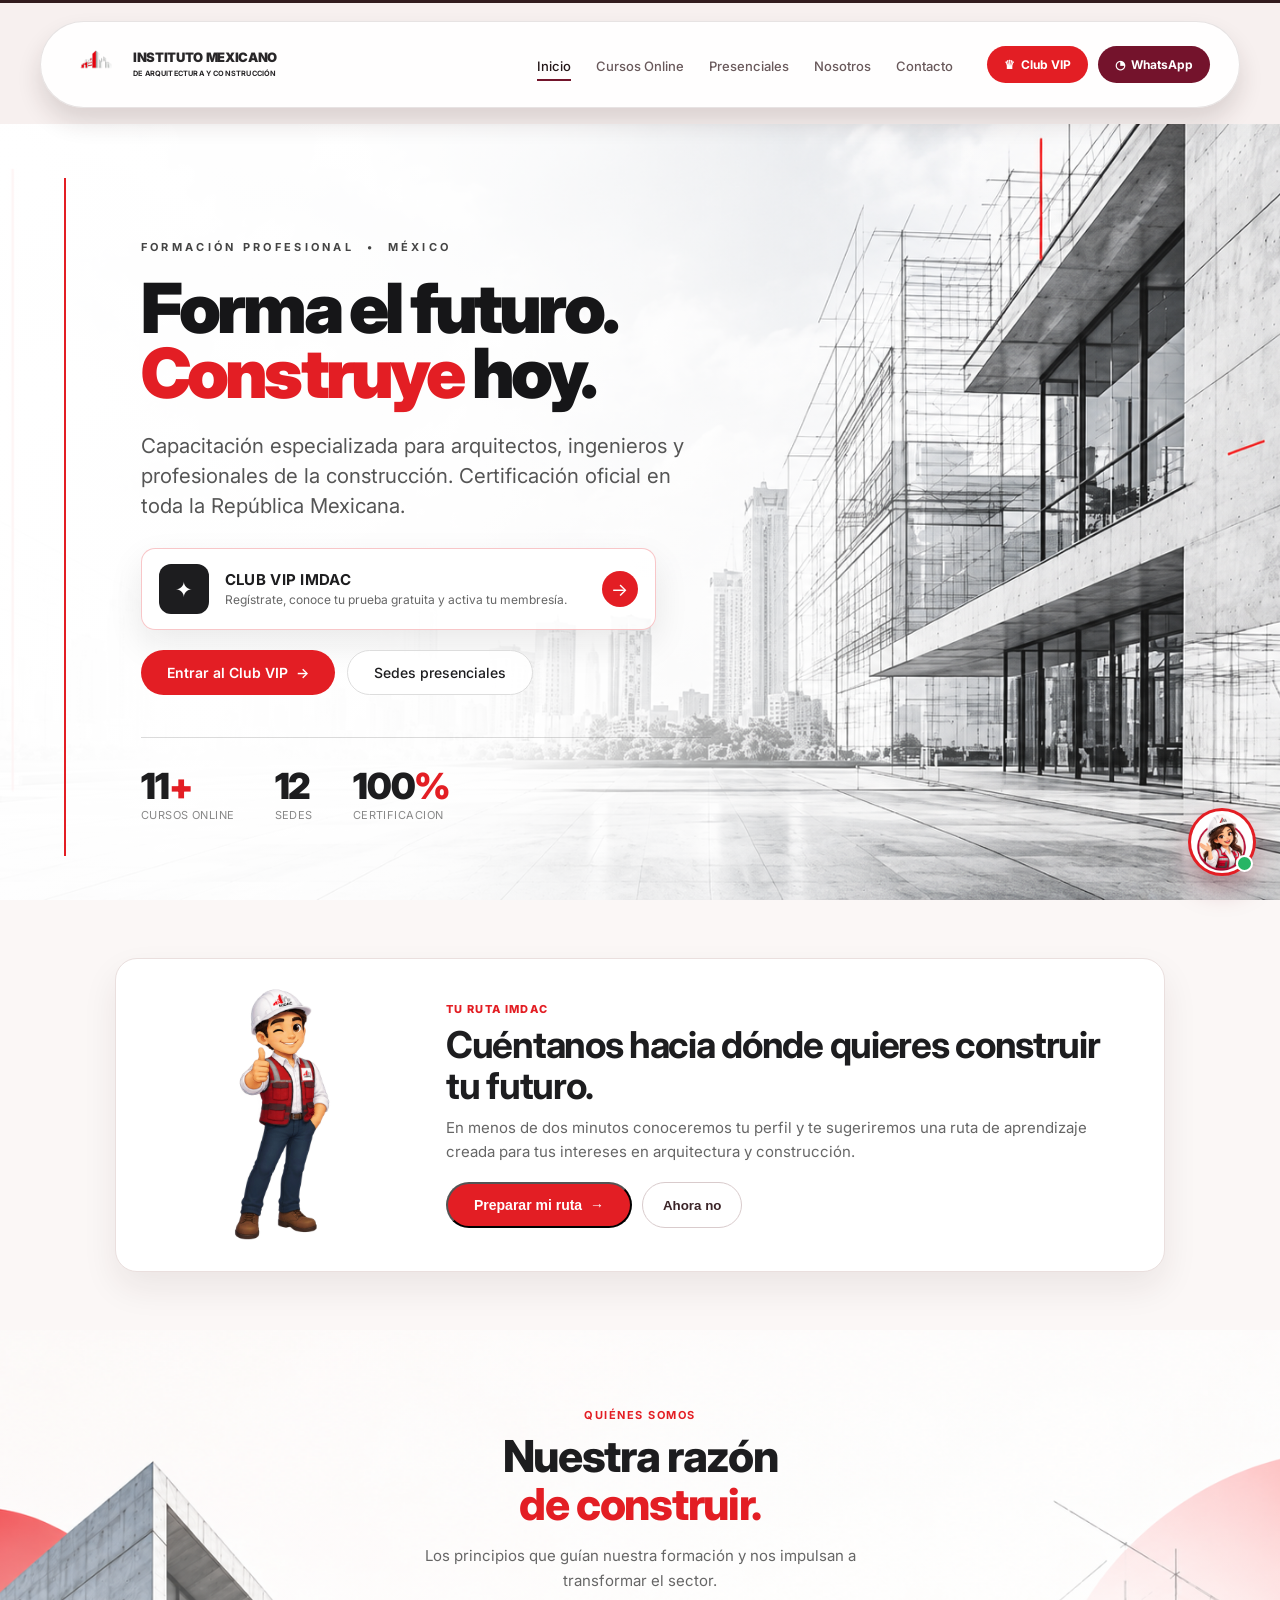
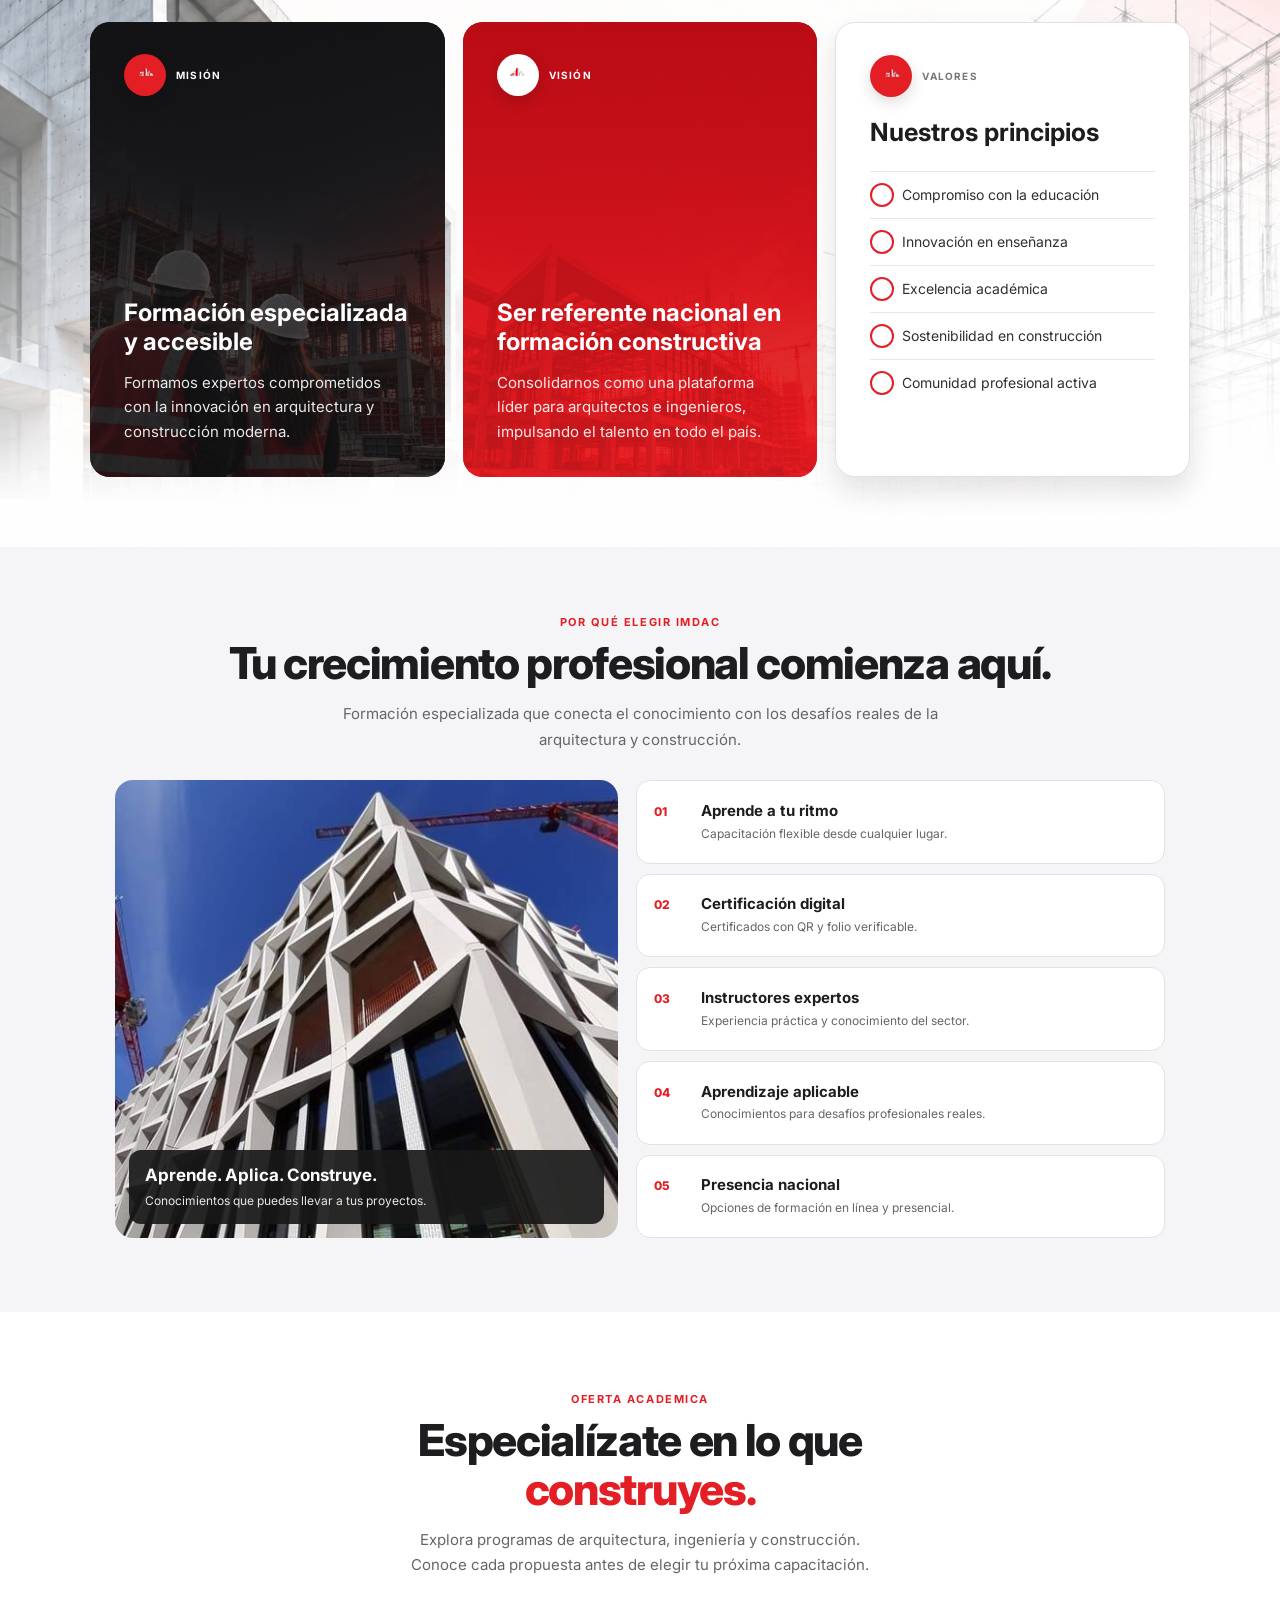
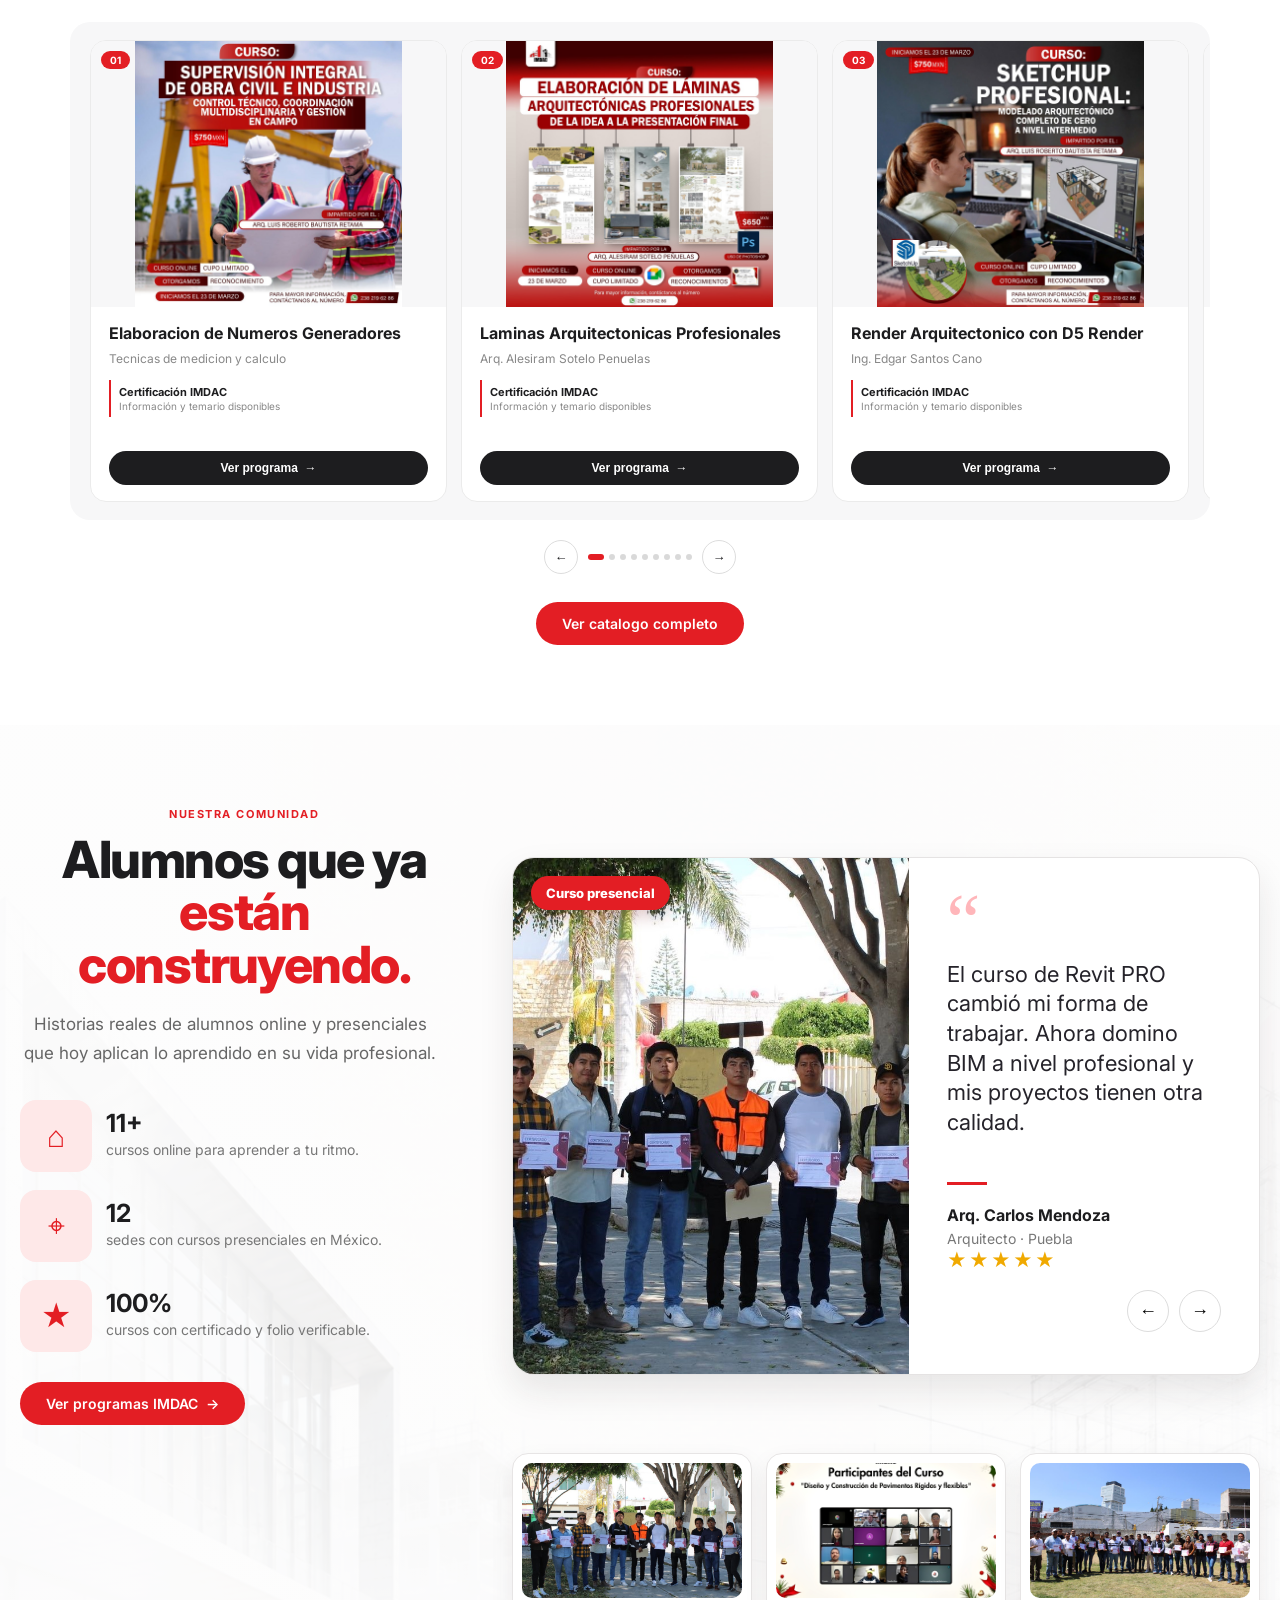
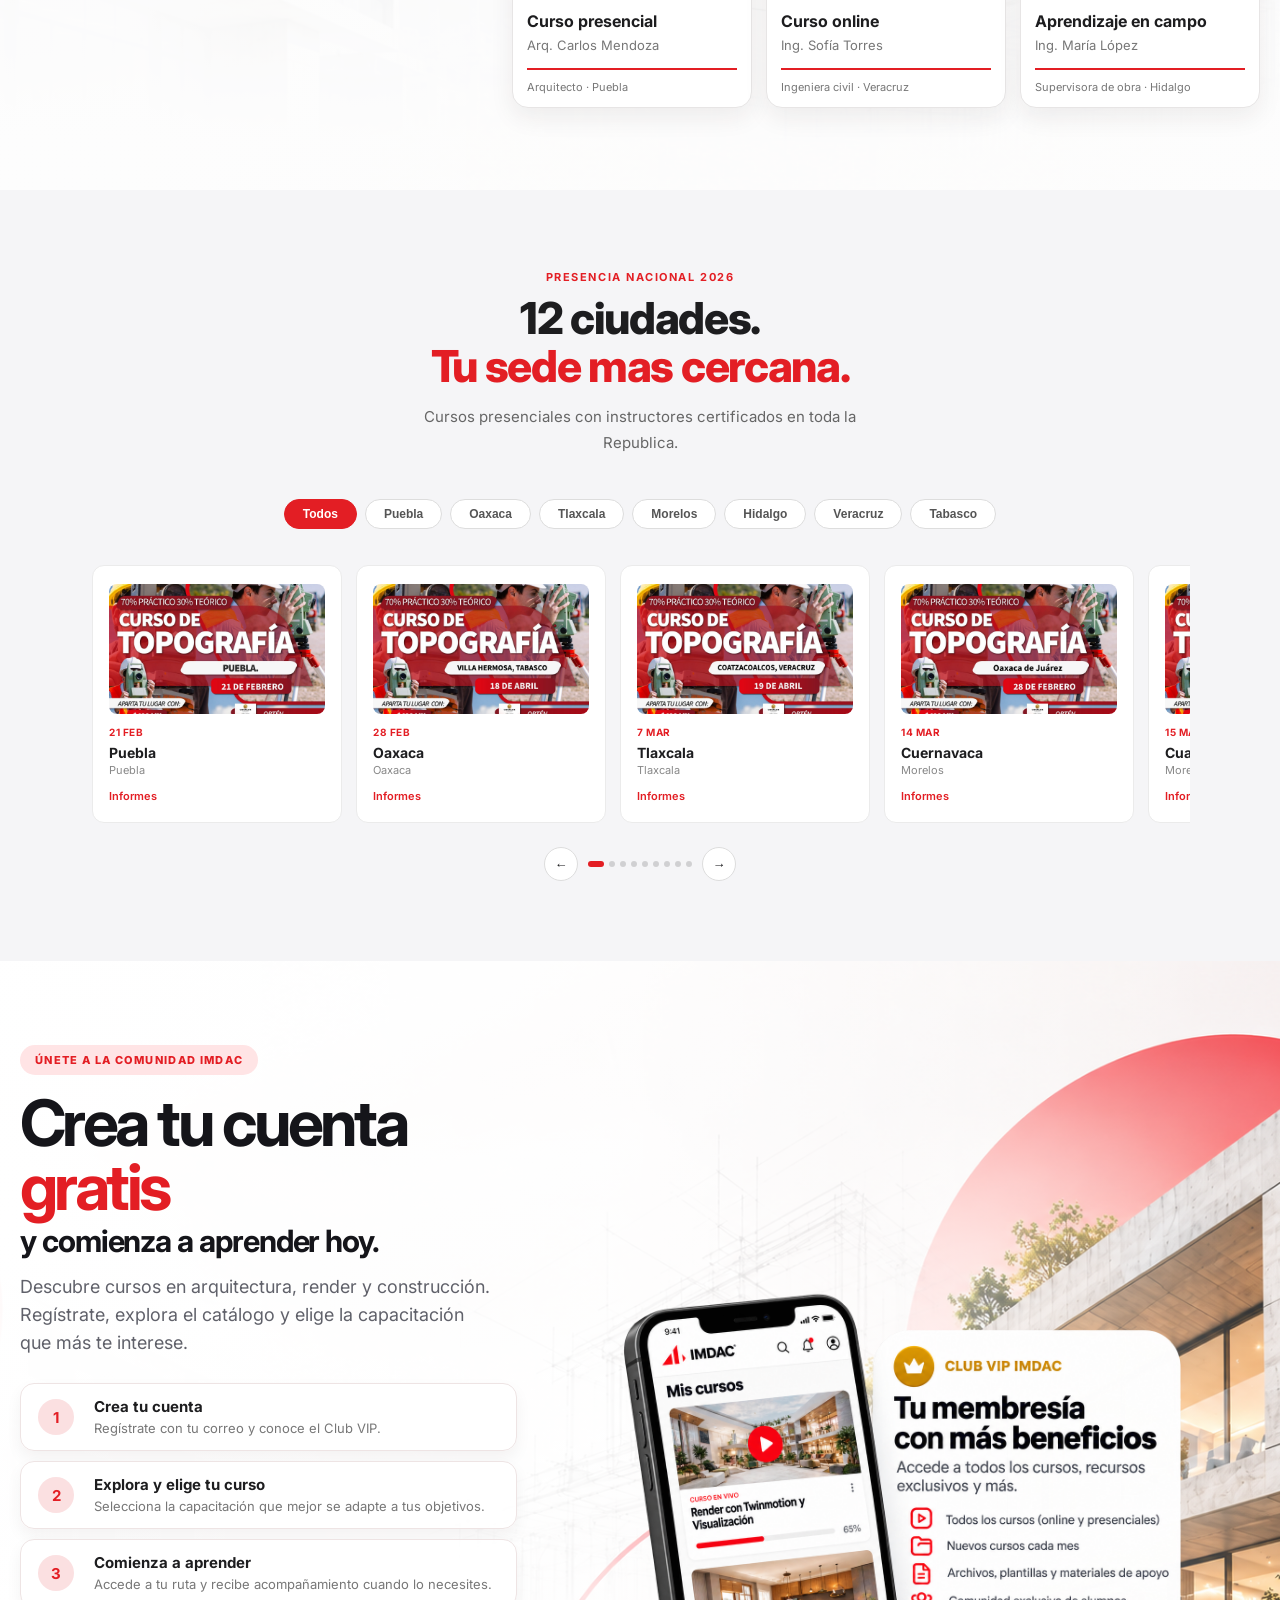
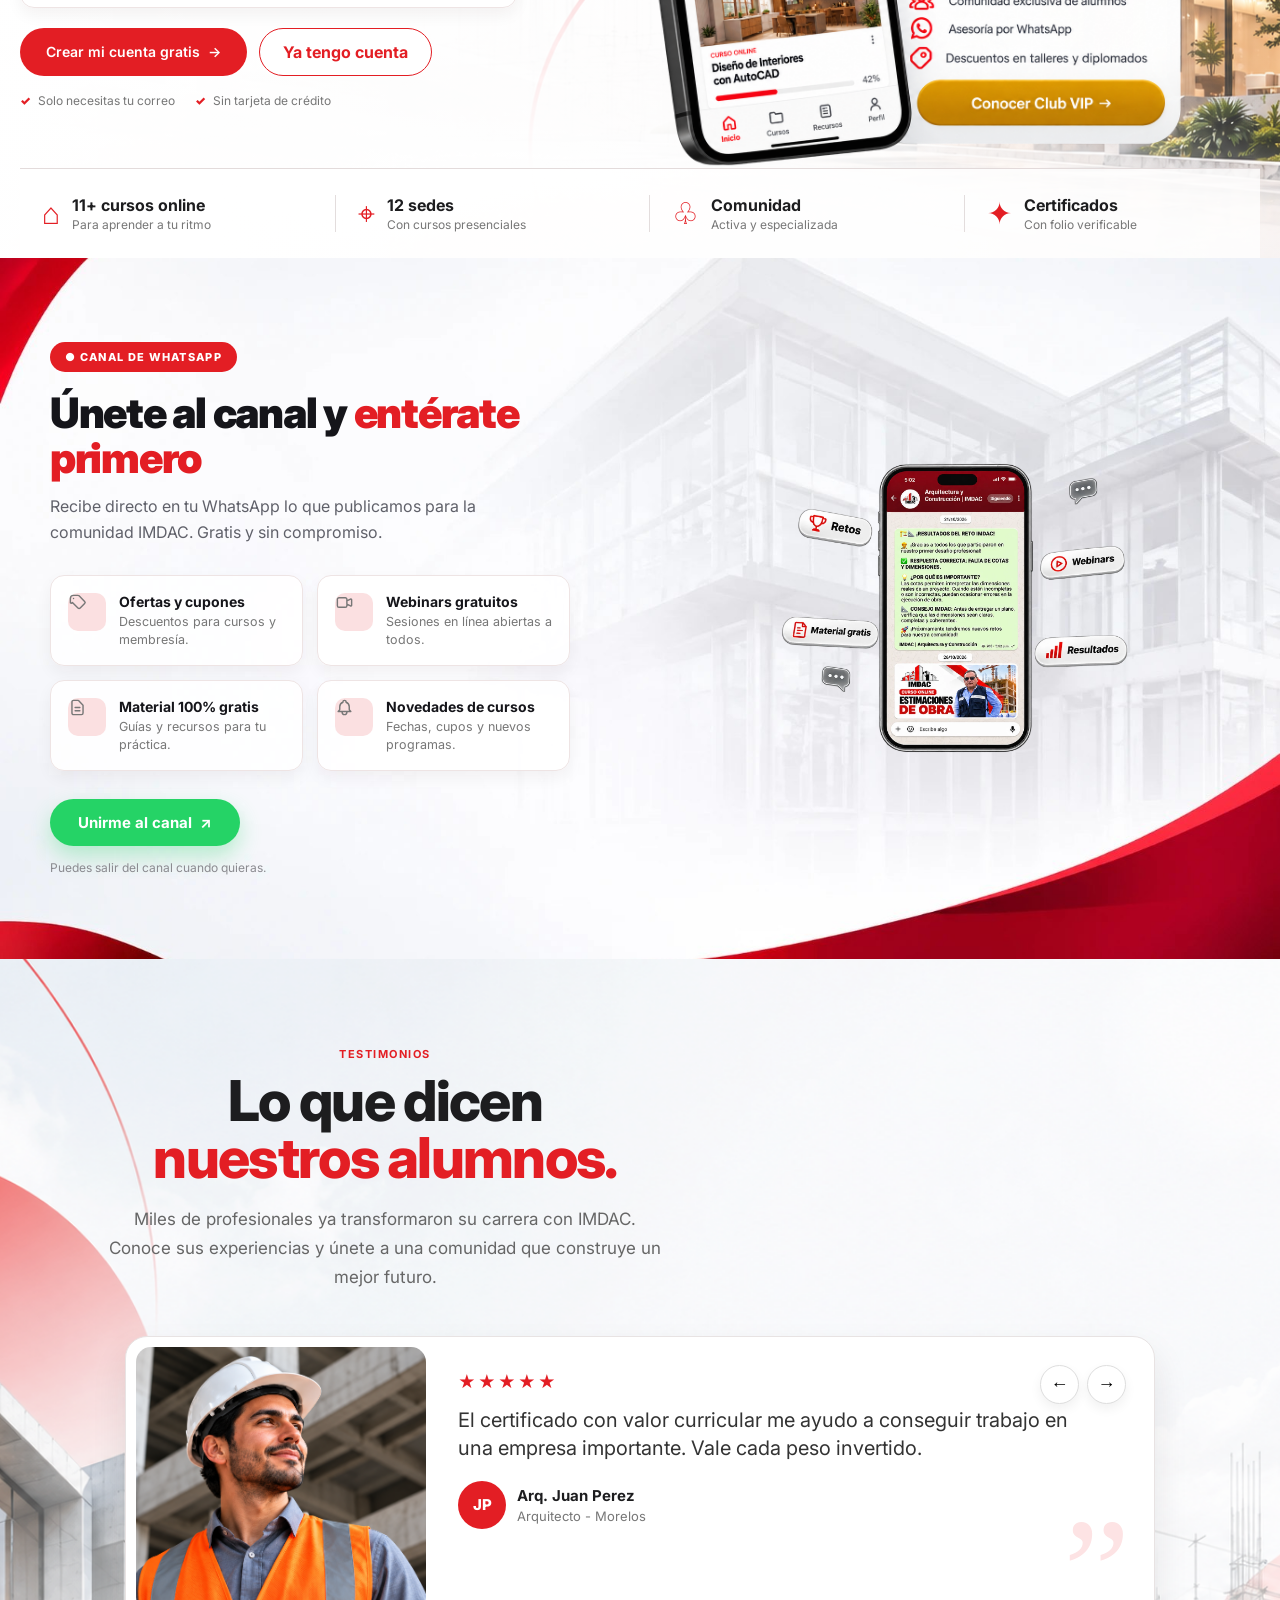
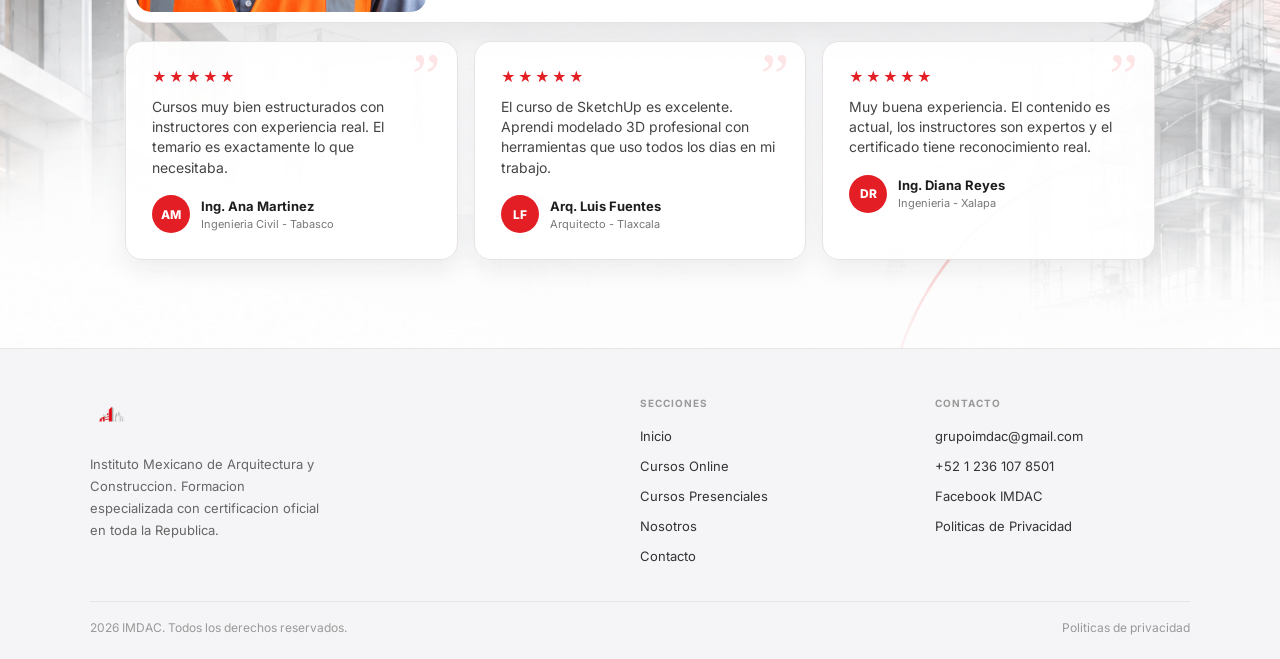
==== commit bfbb39ff: "Usar íconos SVG reales en las 4 tarjetas del Canal de WhatsApp Los símbolos Unicode (◈ ▷ ▤ ◉) no se " ====
--- a/index.html
+++ b/index.html
@@ -130,7 +130,7 @@
 .wa-channel-copy>p{font-size:16px;line-height:1.6;color:#60616a;max-width:460px;margin:0 0 30px}
 .wa-channel-grid{display:grid;grid-template-columns:repeat(2,1fr);gap:14px;text-align:left;margin-bottom:28px;max-width:520px}
 .wa-channel-card{display:flex;gap:13px;align-items:flex-start;background:rgba(255,255,255,.92);border:1px solid #eee4e4;border-radius:14px;padding:17px;box-shadow:0 7px 16px rgba(42,25,28,.05)}
-.wa-channel-ic{flex-shrink:0;width:38px;height:38px;border-radius:10px;background:#fbe0e1;color:#E31E24;display:grid;place-items:center;font-size:17px}
+.wa-channel-ic{flex-shrink:0;width:38px;height:38px;border-radius:10px;background:#fbe0e1;color:#E31E24;display:grid;place-items:center}.wa-channel-ic svg{width:19px;height:19px}
 .wa-channel-card strong{display:block;color:#15151a;font-size:14px;margin-bottom:3px}
 .wa-channel-card span{display:block;color:#777;font-size:12.5px;line-height:1.4}
 .wa-channel-btn{display:inline-flex;align-items:center;justify-content:center;gap:8px;background:#25D366;color:#fff;padding:14px 28px;border-radius:50px;font-weight:700;font-size:15px;transition:transform .2s,filter .2s;box-shadow:0 10px 22px rgba(37,211,102,.3)}
@@ -281,10 +281,10 @@
   <h2>Únete al canal y <em>entérate primero</em></h2>
   <p>Recibe directo en tu WhatsApp lo que publicamos para la comunidad IMDAC. Gratis y sin compromiso.</p>
   <div class="wa-channel-grid">
-    <div class="wa-channel-card"><span class="wa-channel-ic">◈</span><div><strong>Ofertas y cupones</strong><span>Descuentos para cursos y membresía.</span></div></div>
-    <div class="wa-channel-card"><span class="wa-channel-ic">▷</span><div><strong>Webinars gratuitos</strong><span>Sesiones en línea abiertas a todos.</span></div></div>
-    <div class="wa-channel-card"><span class="wa-channel-ic">▤</span><div><strong>Material 100% gratis</strong><span>Guías y recursos para tu práctica.</span></div></div>
-    <div class="wa-channel-card"><span class="wa-channel-ic">◉</span><div><strong>Novedades de cursos</strong><span>Fechas, cupos y nuevos programas.</span></div></div>
+    <div class="wa-channel-card"><span class="wa-channel-ic"><svg viewBox="0 0 24 24" fill="none" stroke="currentColor" stroke-width="1.8"><path stroke-linecap="round" stroke-linejoin="round" d="M7 7h.01M7 3h5.586a2 2 0 011.414.586l7 7a2 2 0 010 2.828l-5.586 5.586a2 2 0 01-2.828 0l-7-7A2 2 0 013 12.586V7a4 4 0 014-4z"/></svg></span><div><strong>Ofertas y cupones</strong><span>Descuentos para cursos y membresía.</span></div></div>
+    <div class="wa-channel-card"><span class="wa-channel-ic"><svg viewBox="0 0 24 24" fill="none" stroke="currentColor" stroke-width="1.8"><path stroke-linecap="round" stroke-linejoin="round" d="M15 10l4.553-2.276A1 1 0 0121 8.618v6.764a1 1 0 01-1.447.894L15 14M5 18h8a2 2 0 002-2V8a2 2 0 00-2-2H5a2 2 0 00-2 2v8a2 2 0 002 2z"/></svg></span><div><strong>Webinars gratuitos</strong><span>Sesiones en línea abiertas a todos.</span></div></div>
+    <div class="wa-channel-card"><span class="wa-channel-ic"><svg viewBox="0 0 24 24" fill="none" stroke="currentColor" stroke-width="1.8"><path stroke-linecap="round" stroke-linejoin="round" d="M9 12h6m-6 4h6m2 5H7a2 2 0 01-2-2V5a2 2 0 012-2h5.586a1 1 0 01.707.293l5.414 5.414a1 1 0 01.293.707V19a2 2 0 01-2 2z"/></svg></span><div><strong>Material 100% gratis</strong><span>Guías y recursos para tu práctica.</span></div></div>
+    <div class="wa-channel-card"><span class="wa-channel-ic"><svg viewBox="0 0 24 24" fill="none" stroke="currentColor" stroke-width="1.8"><path stroke-linecap="round" stroke-linejoin="round" d="M15 17h5l-1.405-1.405A2.032 2.032 0 0118 14.158V11a6.002 6.002 0 00-4-5.659V5a2 2 0 10-4 0v.341C7.67 6.165 6 8.388 6 11v3.159c0 .538-.214 1.055-.595 1.436L4 17h5m6 0v1a3 3 0 11-6 0v-1m6 0H9"/></svg></span><div><strong>Novedades de cursos</strong><span>Fechas, cupos y nuevos programas.</span></div></div>
   </div>
   <a href="https://whatsapp.com/channel/0029VbDhJCwJkK7AtXlgqR0K" target="_blank" rel="noopener" class="wa-channel-btn">Unirme al canal&nbsp; ↗</a>
   <span class="wa-channel-note">Puedes salir del canal cuando quieras.</span>
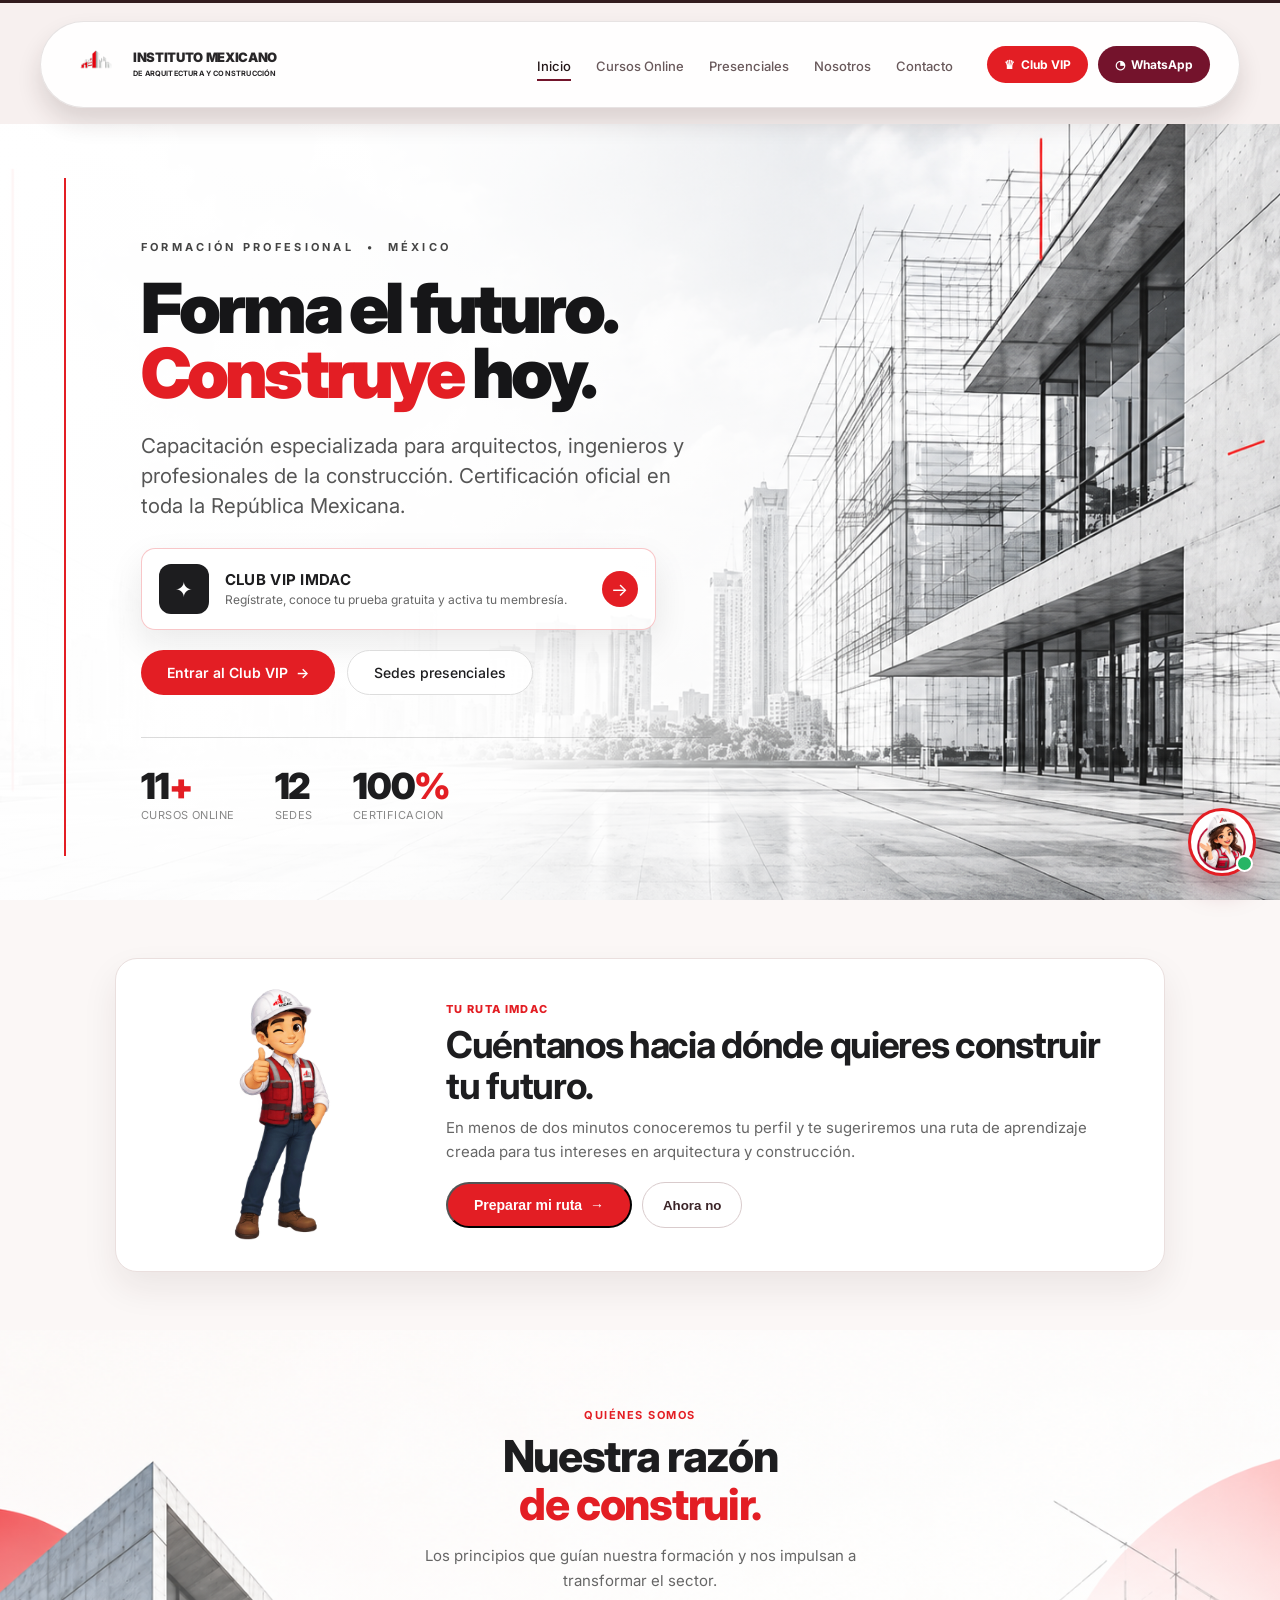
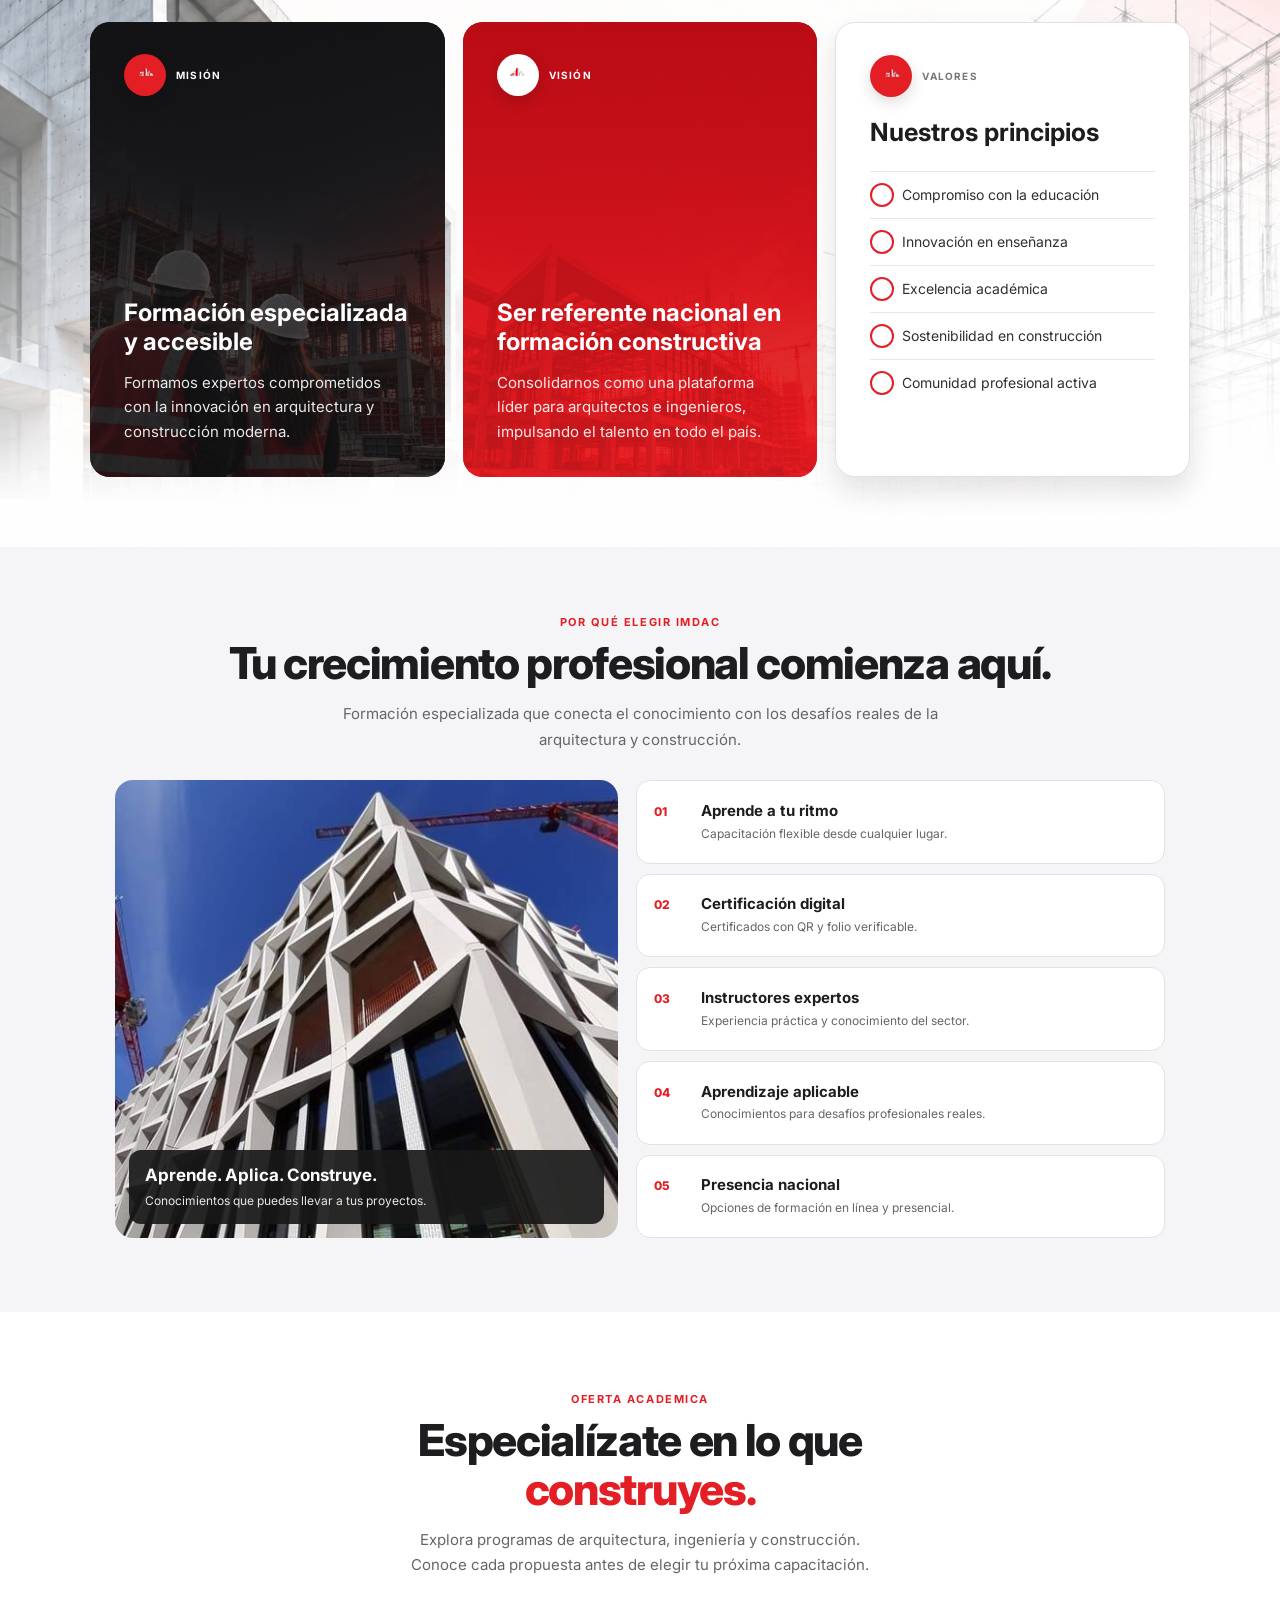
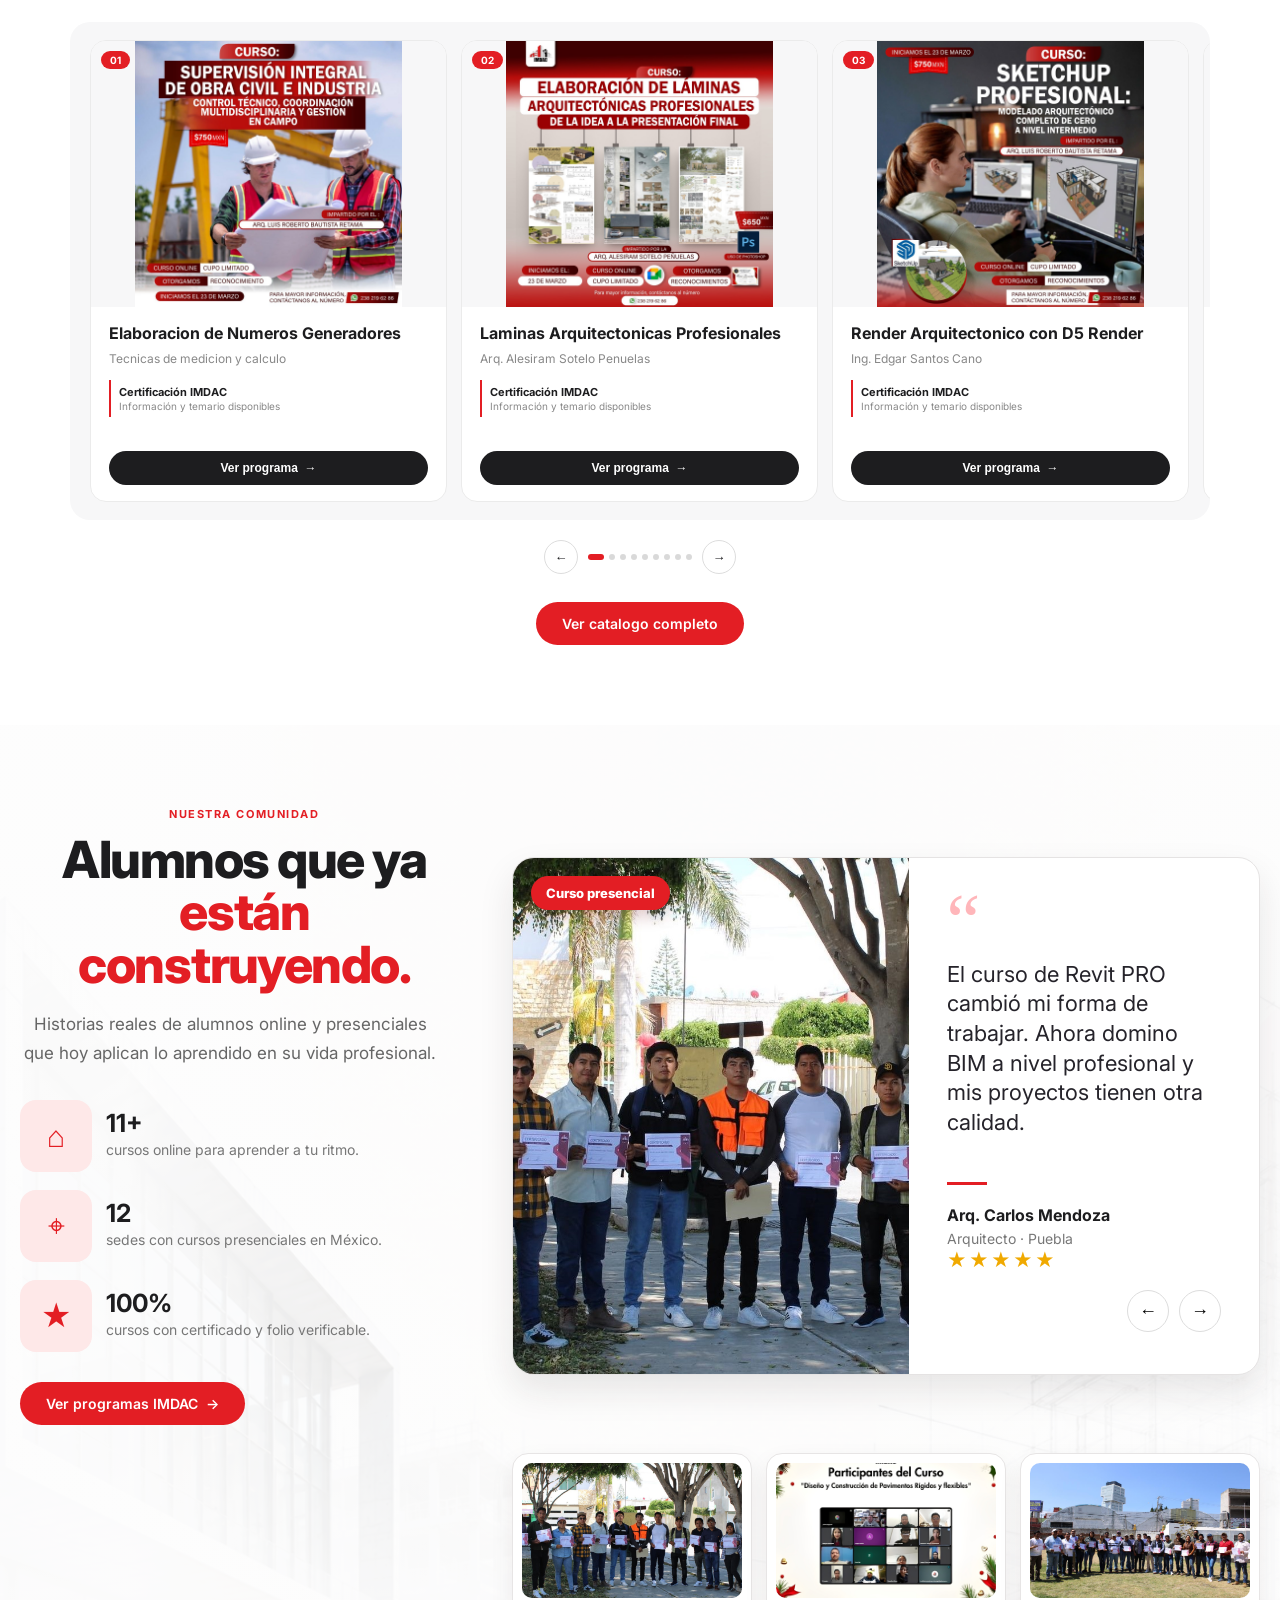
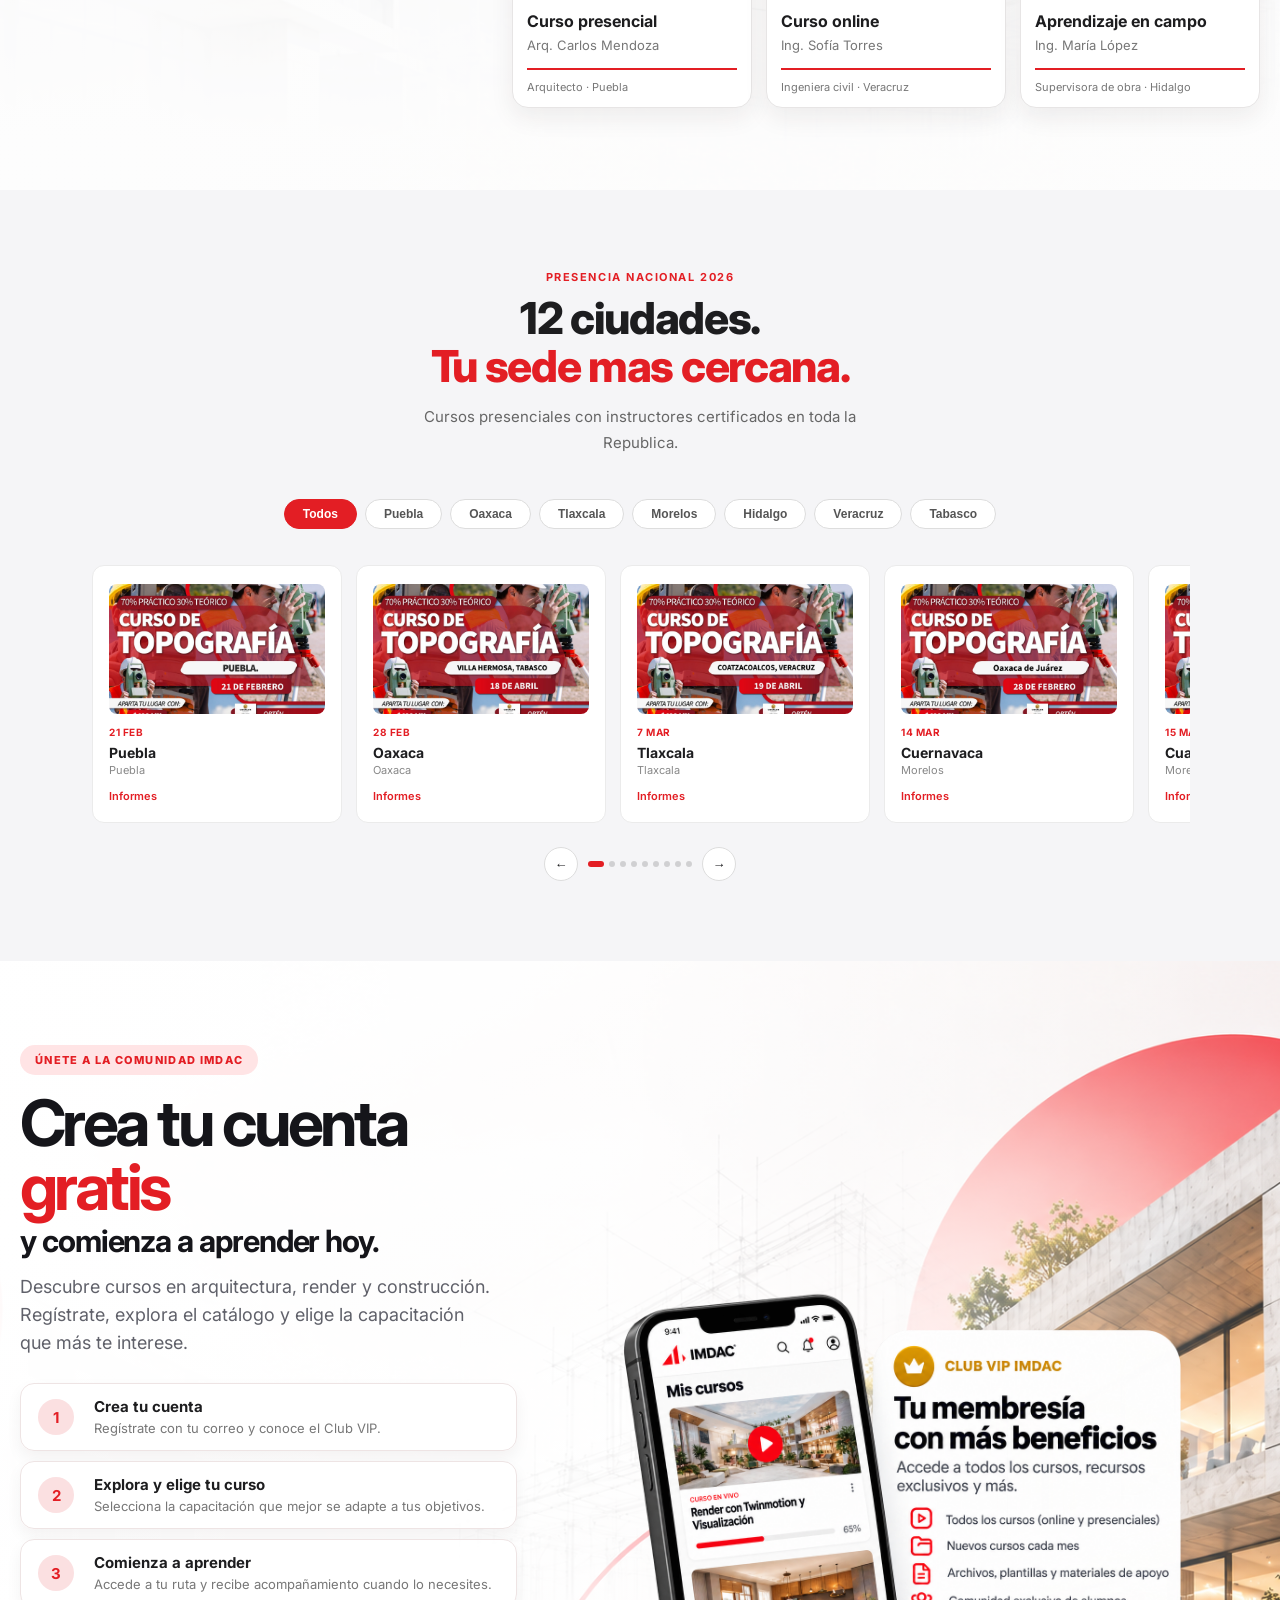
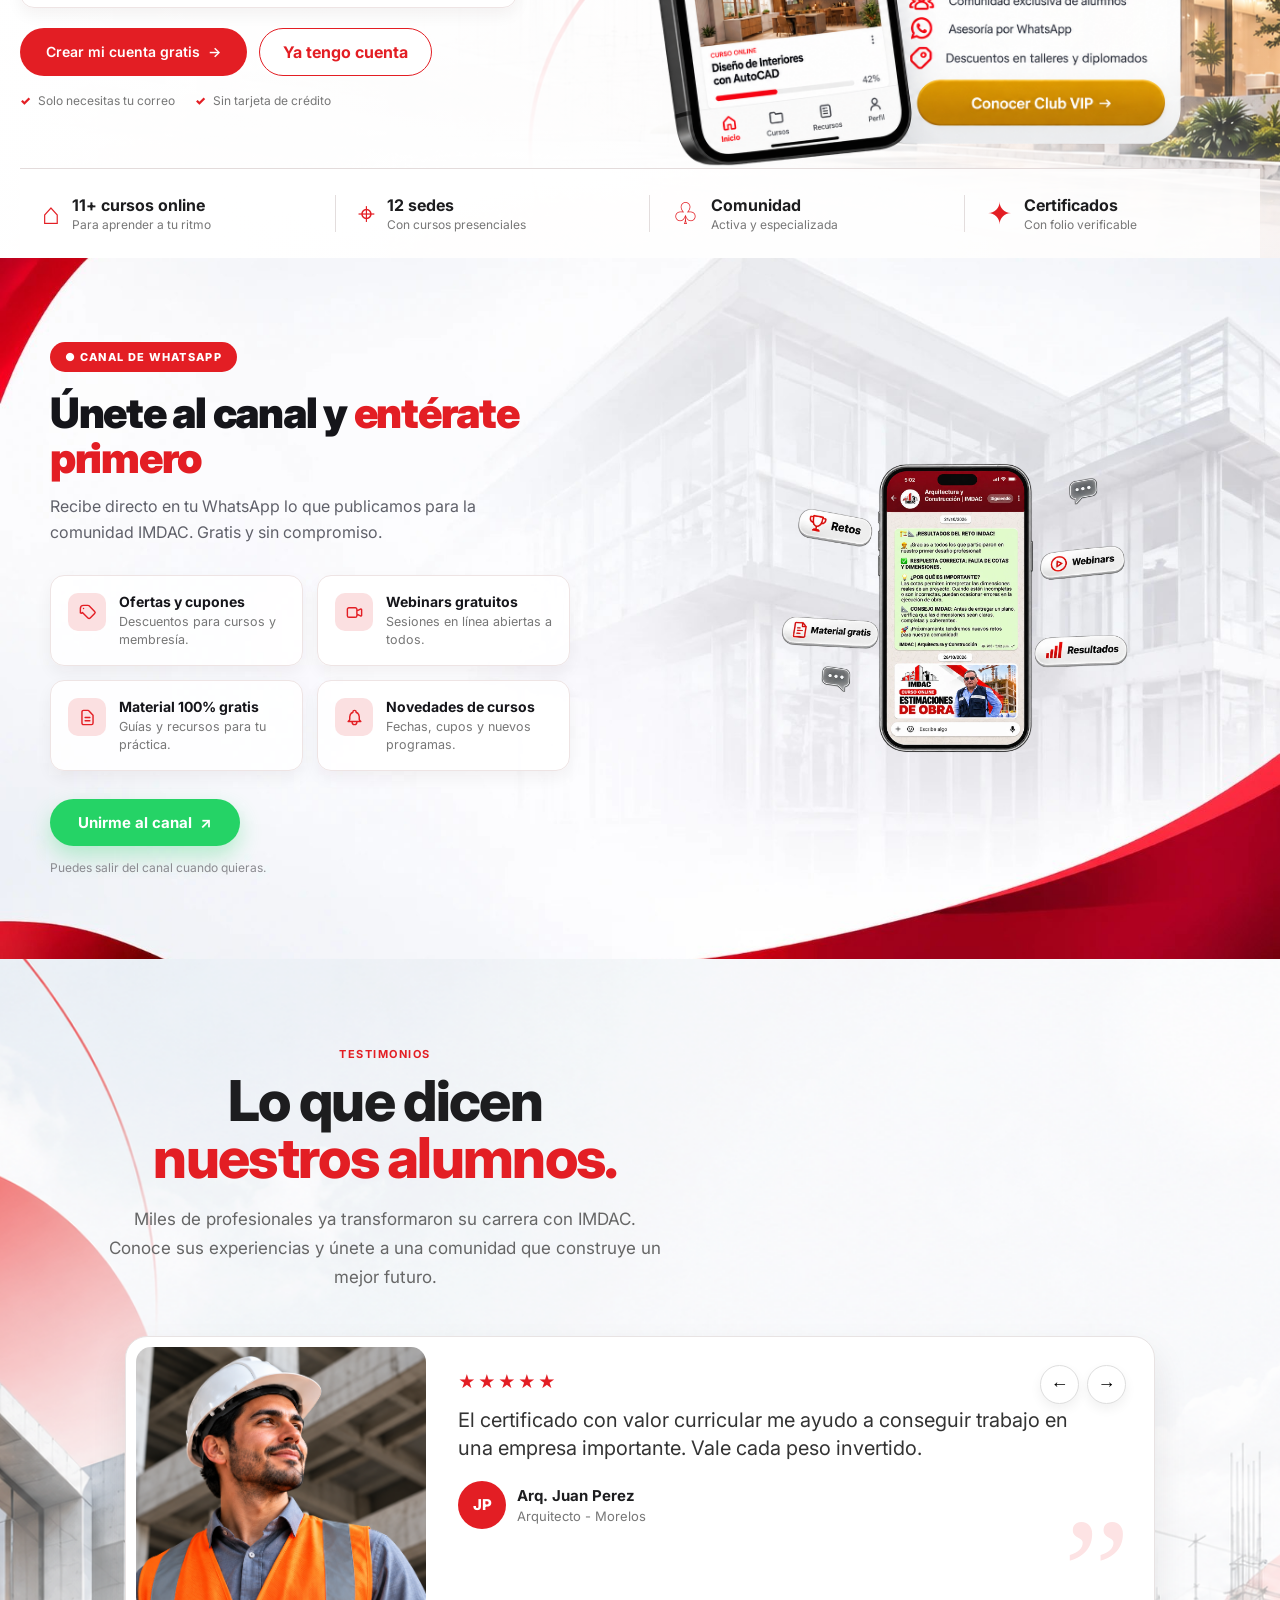
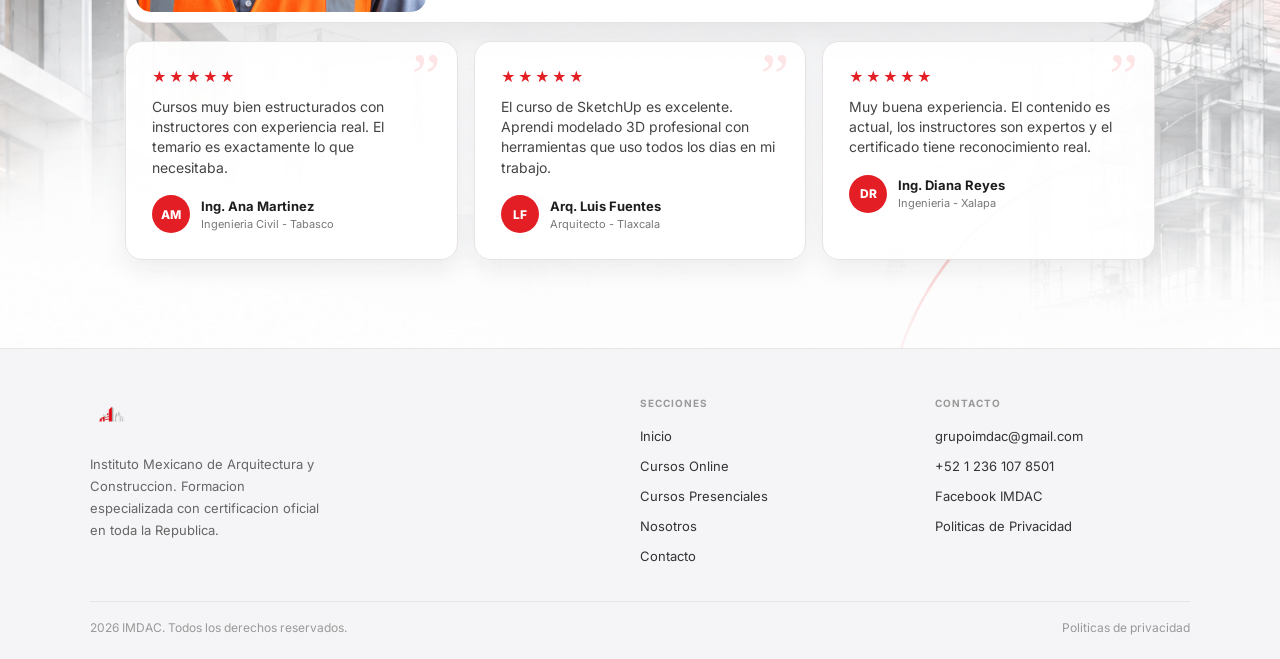
==== commit 791105ef: "Corregir el centrado de los íconos en las tarjetas del Canal de WhatsApp La regla genérica .wa-chann" ====
--- a/index.html
+++ b/index.html
@@ -130,7 +130,7 @@
 .wa-channel-copy>p{font-size:16px;line-height:1.6;color:#60616a;max-width:460px;margin:0 0 30px}
 .wa-channel-grid{display:grid;grid-template-columns:repeat(2,1fr);gap:14px;text-align:left;margin-bottom:28px;max-width:520px}
 .wa-channel-card{display:flex;gap:13px;align-items:flex-start;background:rgba(255,255,255,.92);border:1px solid #eee4e4;border-radius:14px;padding:17px;box-shadow:0 7px 16px rgba(42,25,28,.05)}
-.wa-channel-ic{flex-shrink:0;width:38px;height:38px;border-radius:10px;background:#fbe0e1;color:#E31E24;display:grid;place-items:center}.wa-channel-ic svg{width:19px;height:19px}
+.wa-channel-card .wa-channel-ic{flex-shrink:0;width:38px;height:38px;border-radius:10px;background:#fbe0e1;color:#E31E24;display:grid;place-items:center}.wa-channel-ic svg{width:19px;height:19px}
 .wa-channel-card strong{display:block;color:#15151a;font-size:14px;margin-bottom:3px}
 .wa-channel-card span{display:block;color:#777;font-size:12.5px;line-height:1.4}
 .wa-channel-btn{display:inline-flex;align-items:center;justify-content:center;gap:8px;background:#25D366;color:#fff;padding:14px 28px;border-radius:50px;font-weight:700;font-size:15px;transition:transform .2s,filter .2s;box-shadow:0 10px 22px rgba(37,211,102,.3)}
